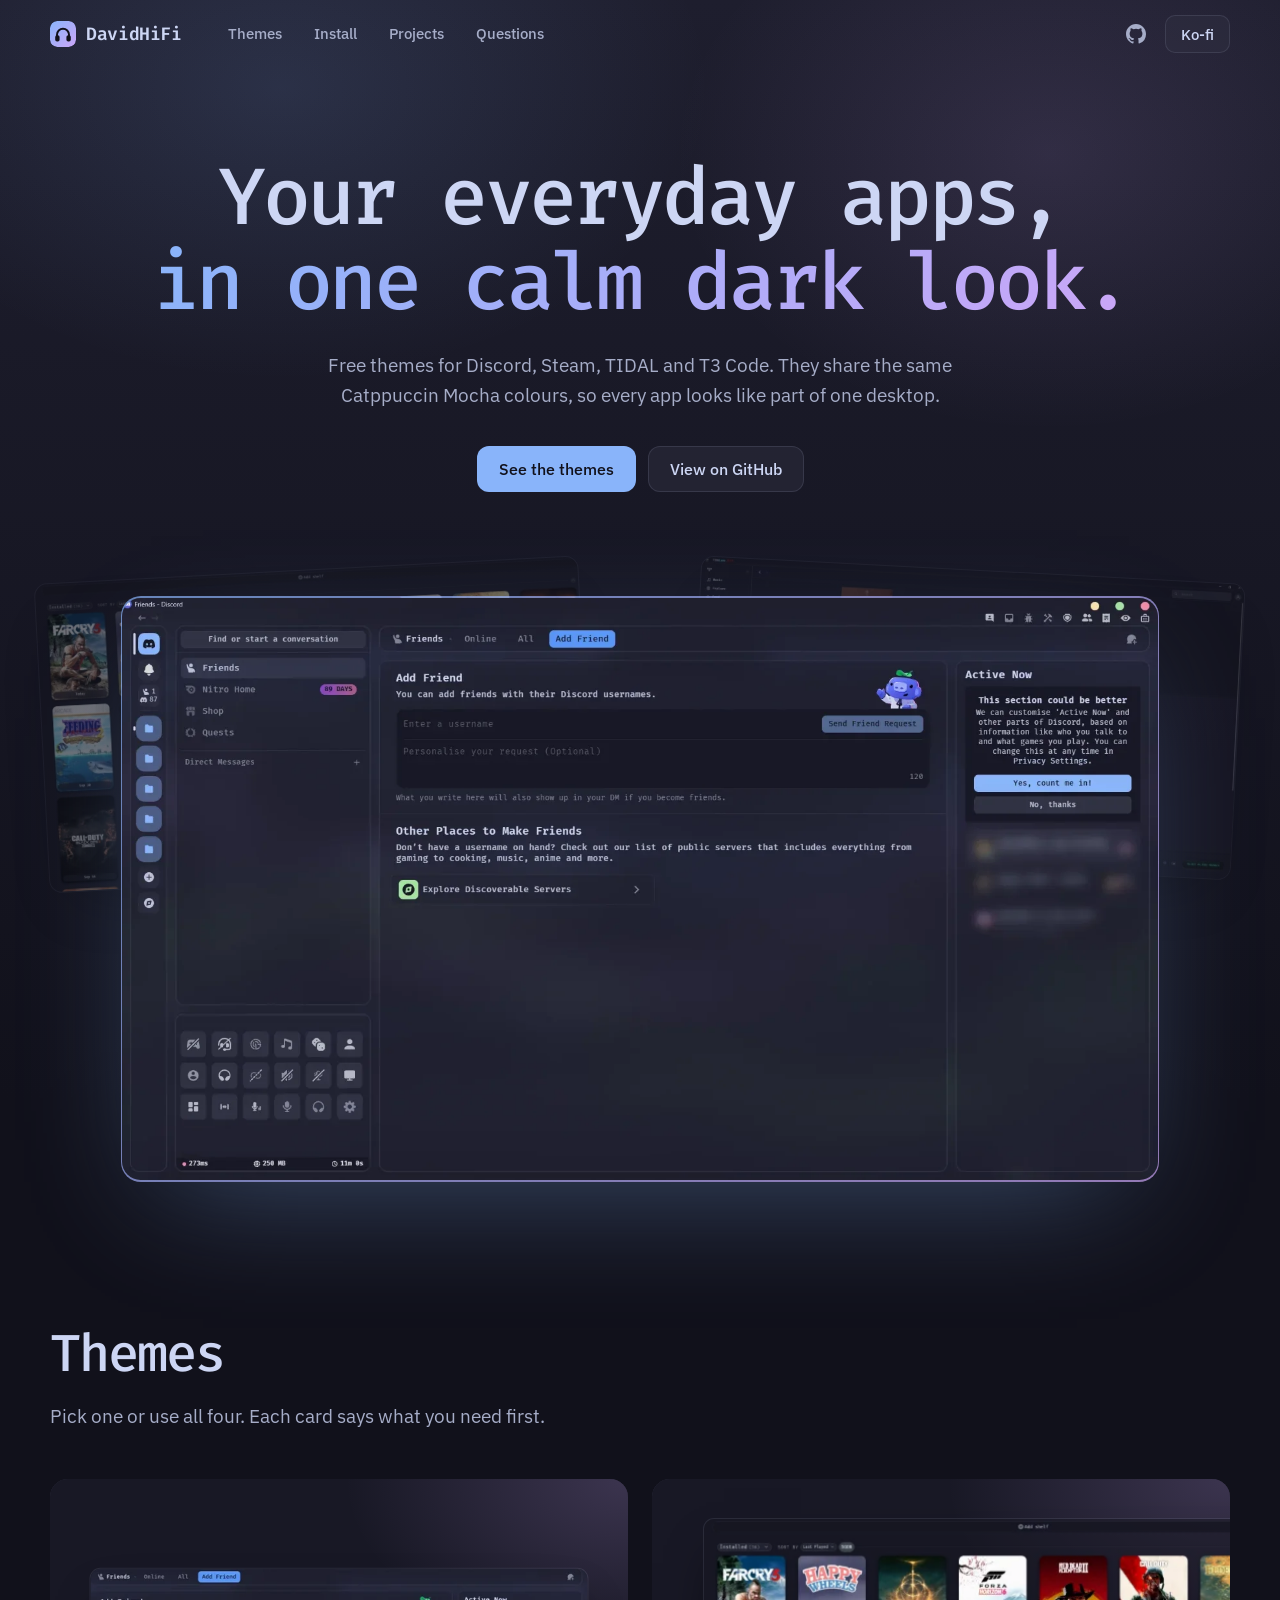
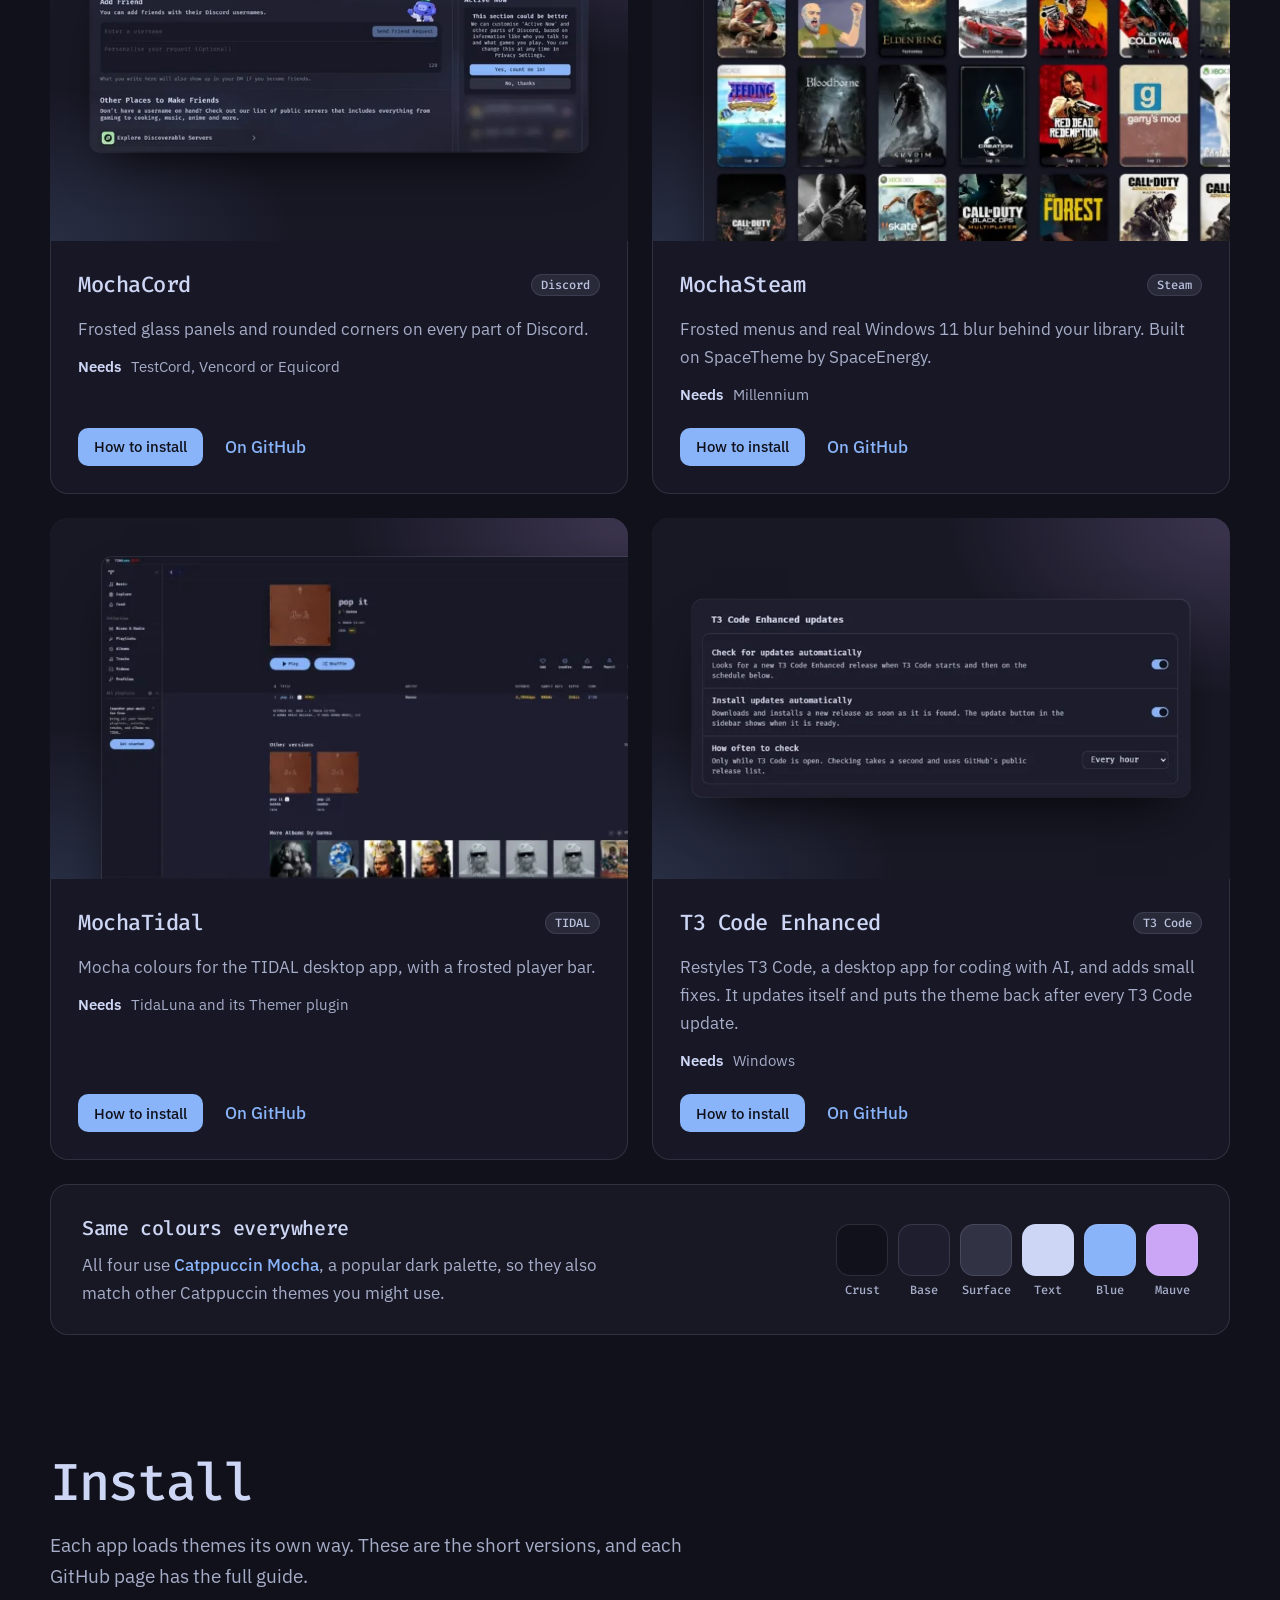
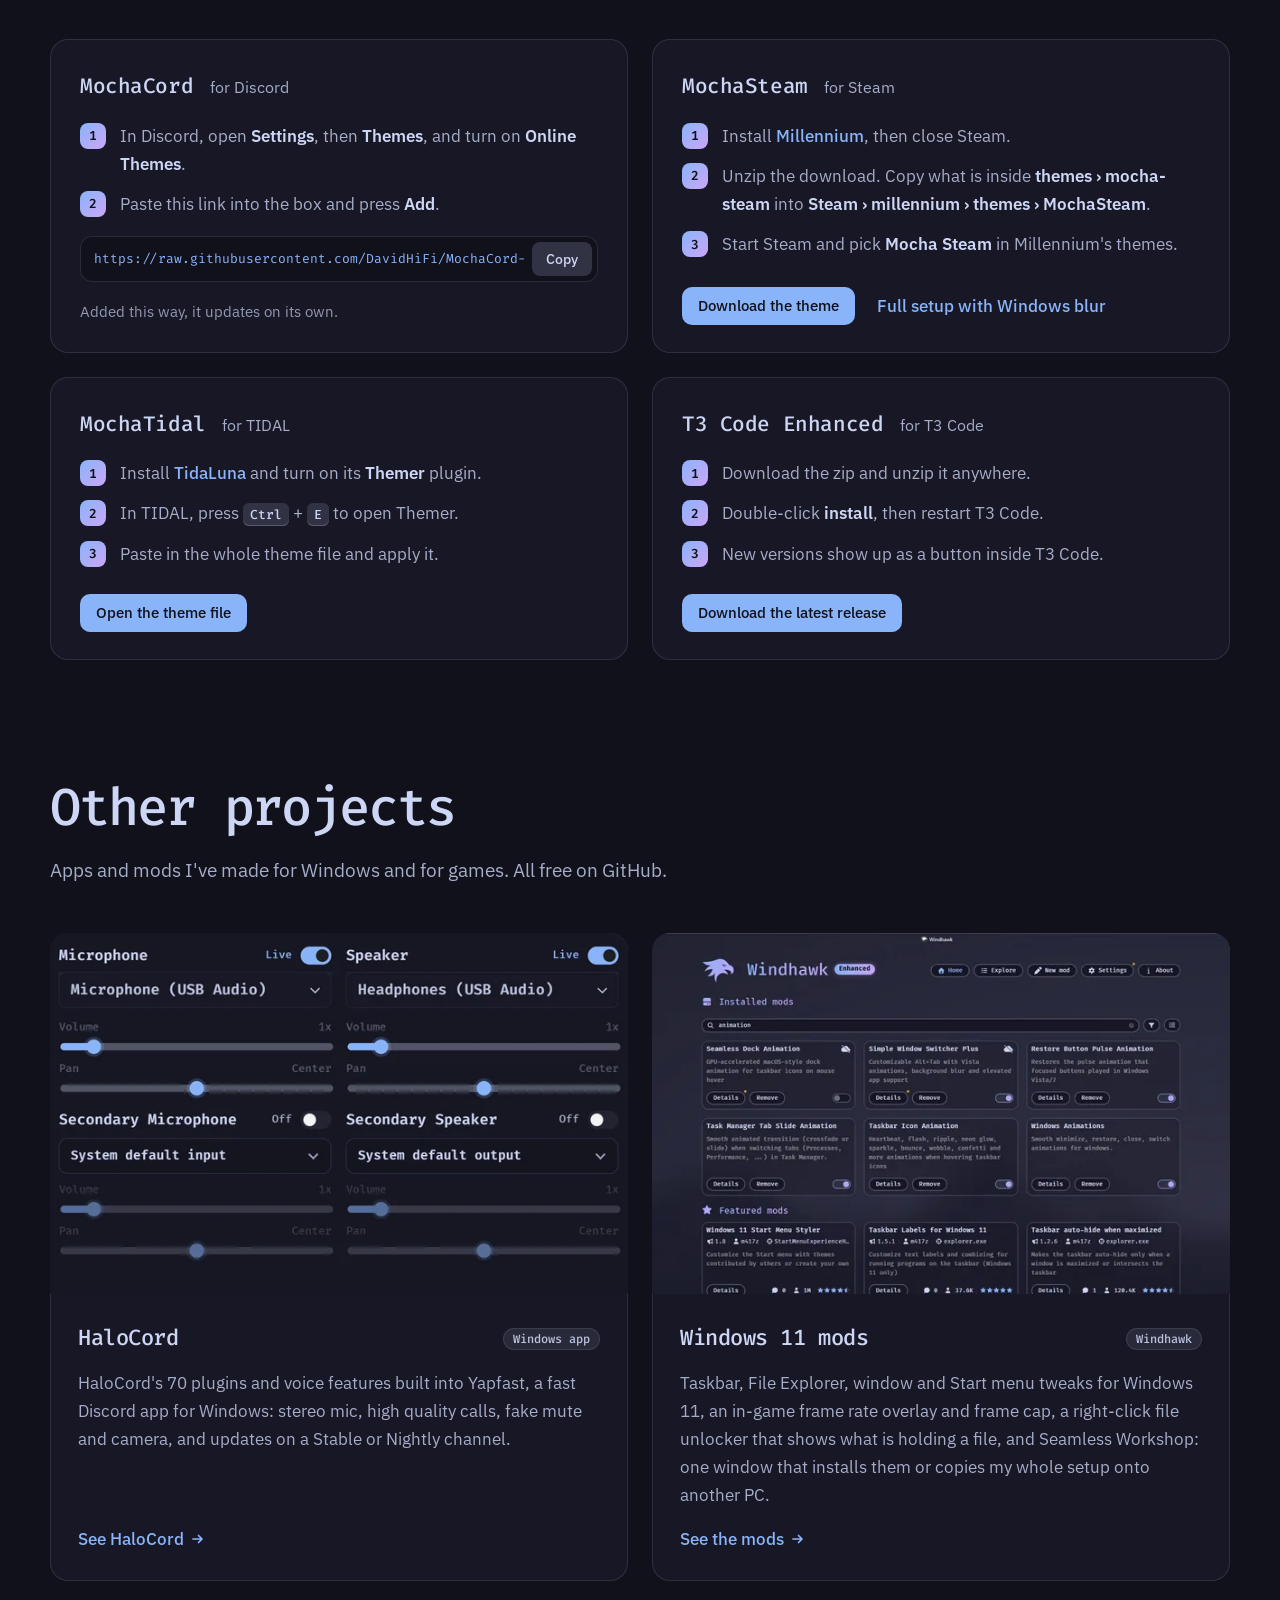
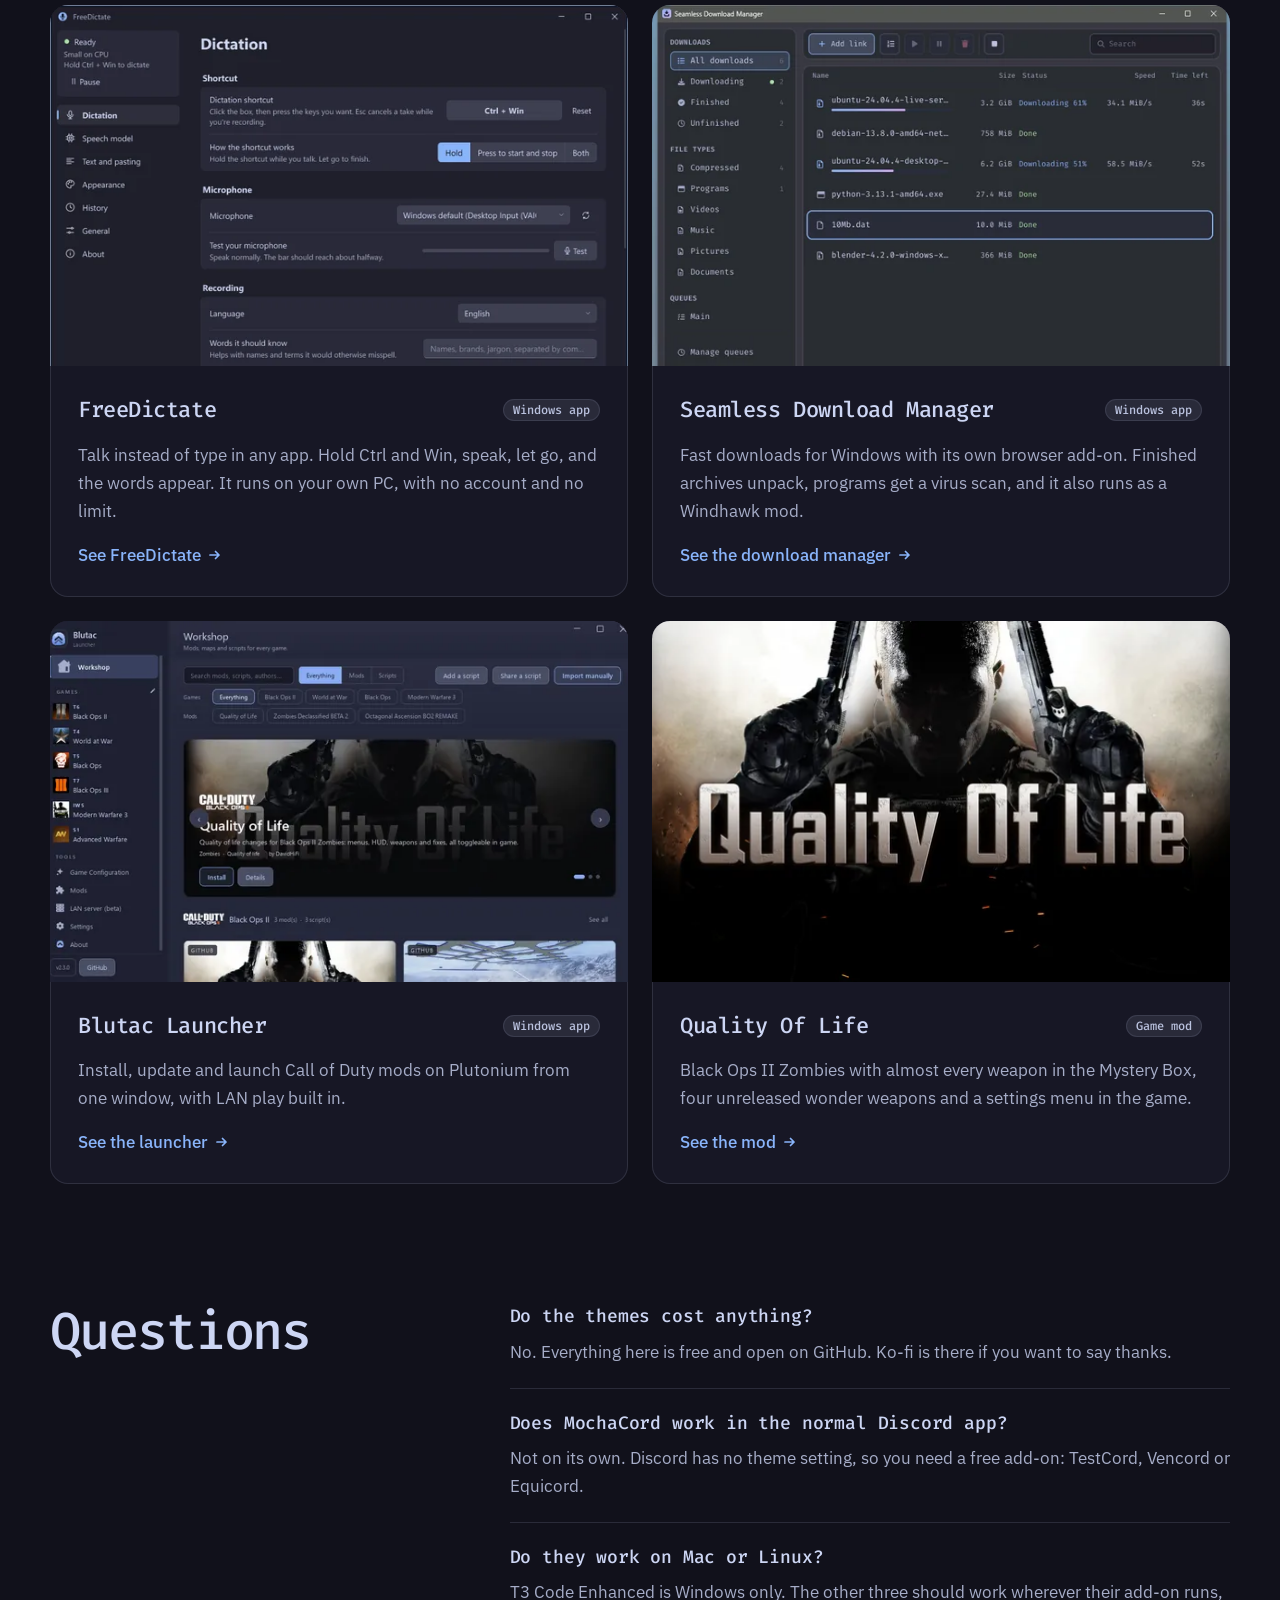
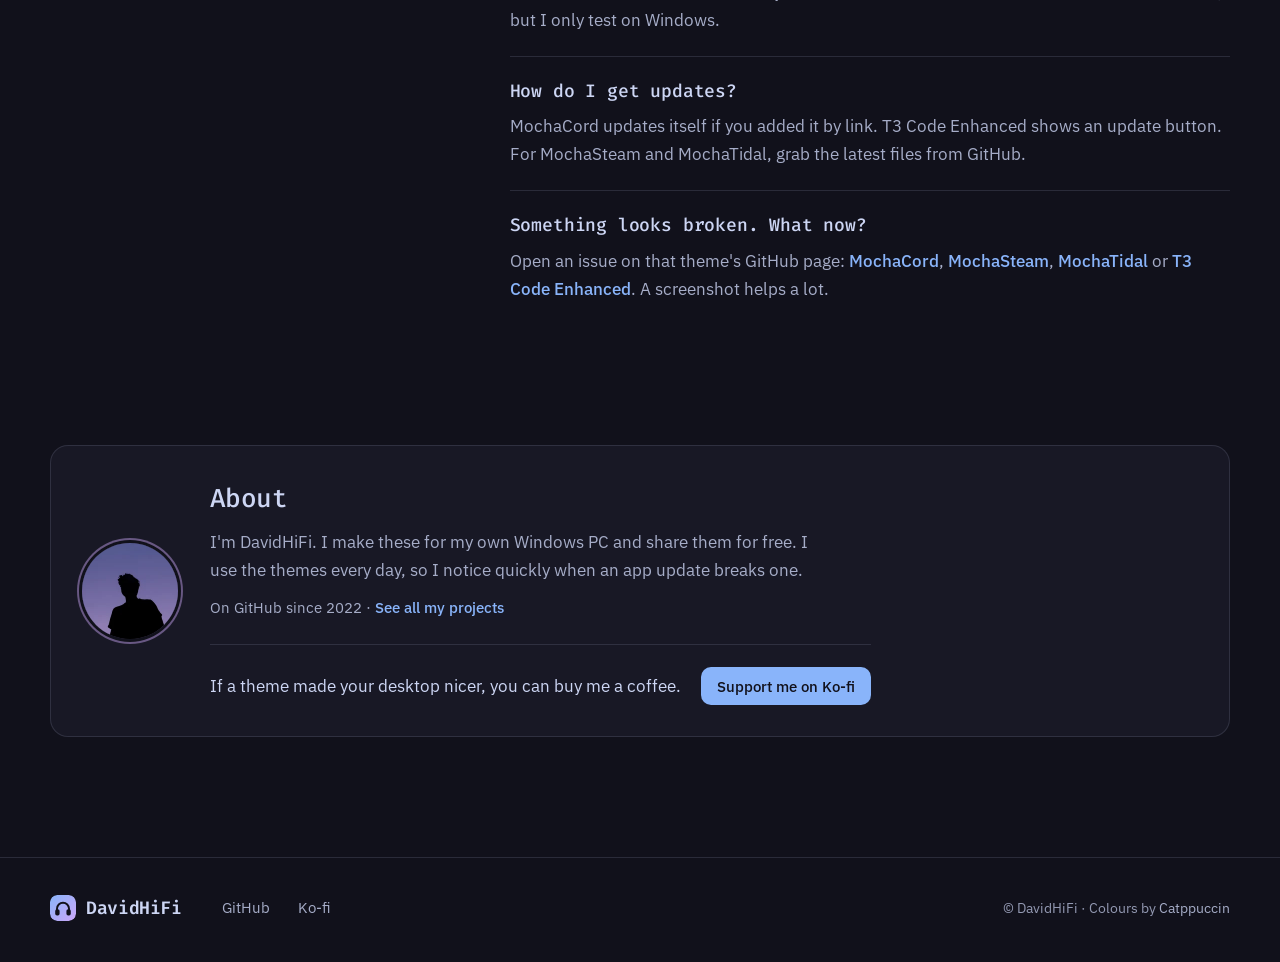
==== index.html @ e164840b "Merge main into the HaloCord card update Co-Authored-By: Claude Opus 5.5 <noreply@anthropic.com>" ====
<!doctype html>
<html lang="en">
<head>
<meta charset="utf-8">
<meta name="viewport" content="width=device-width, initial-scale=1, viewport-fit=cover">
<title>DavidHiFi: Catppuccin Mocha themes for Discord, Steam, TIDAL and T3 Code</title>
<meta name="description" content="Free dark themes for Discord, Steam, TIDAL and T3 Code, all in the same Catppuccin Mocha colours. Plus a Discord app built for voice, Windows 11 mods and Call of Duty mod tools.">
<meta property="og:type" content="website">
<meta property="og:site_name" content="DavidHiFi">
<meta property="og:url" content="https://davidhifi.github.io/">
<meta property="og:title" content="DavidHiFi: Catppuccin Mocha themes and Windows tools">
<meta property="og:description" content="Free dark themes for Discord, Steam, TIDAL and T3 Code, all in the same calm colours.">
<meta property="og:image" content="https://davidhifi.github.io/share.jpg">
<meta property="og:image:width" content="1200">
<meta property="og:image:height" content="630">
<meta property="og:image:alt" content="The DavidHiFi home page, with Discord in the MochaCord theme.">
<meta name="twitter:card" content="summary_large_image">
<meta name="theme-color" content="#11111b">
<meta name="color-scheme" content="dark">
<link rel="canonical" href="https://davidhifi.github.io/">
<link rel="icon" href="favicon.svg" type="image/svg+xml">
<link rel="apple-touch-icon" href="apple-touch-icon.png">
<link rel="preload" as="font" type="font/woff2" href="assets/fonts/ibm-plex-sans.woff2" crossorigin>
<link rel="preload" as="font" type="font/woff2" href="assets/fonts/fira-code.woff2" crossorigin>
<link rel="preload" as="image" href="img/mochacord-1600.webp" imagesrcset="img/mochacord-640.webp 640w, img/mochacord-1600.webp 1600w" imagesizes="(min-width: 1200px) 1120px, 94vw" fetchpriority="high">
<link rel="stylesheet" href="assets/site.css">
<script src="assets/site.js" defer></script>
<script type="application/ld+json">{"@context":"https://schema.org","@graph":[{"@type":"WebSite","name":"DavidHiFi","url":"https://davidhifi.github.io/"},{"@type":"Person","name":"DavidHiFi","url":"https://davidhifi.github.io/","image":"https://davidhifi.github.io/img/avatar.webp","sameAs":["https://github.com/DavidHiFi","https://ko-fi.com/davidhifi"]}]}</script>
</head>
<body>
<a class="skip" href="#main">Skip to content</a>

<header class="nav" data-nav>
  <div class="wrap nav__bar">
    <a class="logo" href="#top" aria-label="DavidHiFi, back to top"><span class="logo__mark" aria-hidden="true"></span>DavidHiFi</a>
    <nav class="nav__links" id="nav-links" aria-label="Main">
      <a href="#themes">Themes</a>
      <a href="#install">Install</a>
      <a href="#projects">Projects</a>
      <a href="#questions">Questions</a>
    </nav>
    <div class="nav__end">
      <a class="icon-link" href="https://github.com/DavidHiFi" aria-label="DavidHiFi on GitHub"><svg viewBox="0 0 16 16" aria-hidden="true"><path fill="currentColor" d="M8 0C3.58 0 0 3.58 0 8c0 3.54 2.29 6.53 5.47 7.59.4.07.55-.17.55-.38v-1.33c-2.23.48-2.7-1.07-2.7-1.07-.36-.92-.89-1.17-.89-1.17-.73-.5.06-.49.06-.49.8.06 1.23.83 1.23.83.72 1.22 1.88.87 2.33.66.07-.52.28-.87.51-1.07-1.78-.2-3.65-.89-3.65-3.95 0-.87.31-1.59.83-2.15-.08-.2-.36-1.02.08-2.12 0 0 .67-.21 2.2.82a7.6 7.6 0 0 1 4 0c1.53-1.04 2.2-.82 2.2-.82.44 1.1.16 1.92.08 2.12.51.56.82 1.27.82 2.15 0 3.07-1.87 3.75-3.65 3.95.29.25.54.73.54 1.48v2.2c0 .21.15.46.55.38A8 8 0 0 0 16 8c0-4.42-3.58-8-8-8Z"/></svg></a>
      <a class="btn btn--ghost btn--sm" href="https://ko-fi.com/davidhifi">Ko-fi</a>
      <button class="nav__toggle" type="button" aria-expanded="false" aria-controls="nav-links" aria-label="Open menu"><span></span><span></span></button>
    </div>
  </div>
</header>

<main id="main">
  <section class="hero" id="top" aria-labelledby="hero-title">
    <div class="wrap hero__text">
      <h1 id="hero-title">Your everyday apps, <span class="grad">in one calm dark look.</span></h1>
      <p class="lead">Free themes for Discord, Steam, TIDAL and T3 Code. They share the same Catppuccin Mocha colours, so every app looks like part of one desktop.</p>
      <div class="actions">
        <a class="btn btn--primary" href="#themes">See the themes</a>
        <a class="btn btn--ghost" href="https://github.com/DavidHiFi">View on GitHub</a>
      </div>
    </div>
    <div class="wrap">
      <div class="hero__stack">
      <img class="hero__back hero__back--l" src="img/mochasteam-640.webp" width="640" height="363" alt="" decoding="async">
      <img class="hero__back hero__back--r" src="img/mochatidal-640.webp" width="640" height="348" alt="" decoding="async">
      <figure class="hero__shot">
        <img src="img/mochacord-1600.webp" srcset="img/mochacord-640.webp 640w, img/mochacord-1600.webp 1600w" sizes="(min-width: 1200px) 1120px, 94vw" width="1600" height="900" alt="Discord with the MochaCord theme: dark blue-grey panels, rounded corners and a soft blue Add Friend button" fetchpriority="high">
      </figure>
      </div>
    </div>
  </section>

  <section class="section" id="themes" aria-labelledby="themes-title">
    <div class="wrap">
      <header class="section__head">
        <h2 id="themes-title">Themes</h2>
        <p class="lead">Pick one or use all four. Each card says what you need first.</p>
      </header>

      <div class="cards cards--themes">
        <article class="card" id="mochacord">
          <div class="card__media card__media--panel"><img src="img/mochacord-close-1200.webp" srcset="img/mochacord-close-640.webp 640w, img/mochacord-close-1200.webp 1200w" sizes="(min-width: 960px) 480px, 80vw" width="1200" height="440" loading="lazy" decoding="async" alt="Close-up of MochaCord: the Add Friend box and the Active Now panel, with rounded frosted panels and soft blue buttons"></div>
          <div class="card__body">
            <div class="card__title"><h3>MochaCord</h3><span class="tag">Discord</span></div>
            <p>Frosted glass panels and rounded corners on every part of Discord.</p>
            <p class="needs"><span>Needs</span> TestCord, Vencord or Equicord</p>
            <p class="updated" data-repo="MochaCord-Theme" hidden></p>
            <div class="card__actions"><a class="btn btn--primary btn--sm" href="#install-cord">How to install</a><a class="link" href="https://github.com/DavidHiFi/MochaCord-Theme">On GitHub</a></div>
          </div>
        </article>

        <article class="card" id="mochasteam">
          <div class="card__media"><img src="img/mochasteam-1600.webp" srcset="img/mochasteam-640.webp 640w, img/mochasteam-1600.webp 1600w" sizes="(min-width: 960px) 560px, 92vw" width="1600" height="907" loading="lazy" decoding="async" alt="Steam's game library with MochaSteam"></div>
          <div class="card__body">
            <div class="card__title"><h3>MochaSteam</h3><span class="tag">Steam</span></div>
            <p>Frosted menus and real Windows 11 blur behind your library. Built on SpaceTheme by SpaceEnergy.</p>
            <p class="needs"><span>Needs</span> Millennium</p>
            <p class="updated" data-repo="MochaSteam" hidden></p>
            <div class="card__actions"><a class="btn btn--primary btn--sm" href="#install-steam">How to install</a><a class="link" href="https://github.com/DavidHiFi/MochaSteam">On GitHub</a></div>
          </div>
        </article>

        <article class="card" id="mochatidal">
          <div class="card__media"><img src="img/mochatidal-1600.webp" srcset="img/mochatidal-640.webp 640w, img/mochatidal-1600.webp 1600w" sizes="(min-width: 960px) 560px, 92vw" width="1600" height="869" loading="lazy" decoding="async" alt="An album page in TIDAL with MochaTidal"></div>
          <div class="card__body">
            <div class="card__title"><h3>MochaTidal</h3><span class="tag">TIDAL</span></div>
            <p>Mocha colours for the TIDAL desktop app, with a frosted player bar.</p>
            <p class="needs"><span>Needs</span> TidaLuna and its Themer plugin</p>
            <p class="updated" data-repo="MochaTidal" hidden></p>
            <div class="card__actions"><a class="btn btn--primary btn--sm" href="#install-tidal">How to install</a><a class="link" href="https://github.com/DavidHiFi/MochaTidal">On GitHub</a></div>
          </div>
        </article>

        <article class="card" id="t3">
          <div class="card__media card__media--panel"><img src="img/t3-code-enhanced-840.webp" srcset="img/t3-code-enhanced-640.webp 640w, img/t3-code-enhanced-840.webp 840w" sizes="(min-width: 960px) 460px, 80vw" width="840" height="332" loading="lazy" decoding="async" alt="T3 Code Enhanced settings: check for updates, install them, and how often to check"></div>
          <div class="card__body">
            <div class="card__title"><h3>T3 Code Enhanced</h3><span class="tag">T3 Code</span></div>
            <p>Restyles T3 Code, a desktop app for coding with AI, and adds small fixes. It updates itself and puts the theme back after every T3 Code update.</p>
            <p class="needs"><span>Needs</span> Windows</p>
            <p class="updated" data-repo="t3-code-enhanced" hidden></p>
            <div class="card__actions"><a class="btn btn--primary btn--sm" href="#install-t3">How to install</a><a class="link" href="https://github.com/DavidHiFi/t3-code-enhanced">On GitHub</a></div>
          </div>
        </article>
      </div>

      <div class="palette" aria-labelledby="palette-title">
        <div>
          <h3 id="palette-title">Same colours everywhere</h3>
          <p>All four use <a class="link" href="https://catppuccin.com/palette/">Catppuccin Mocha</a>, a popular dark palette, so they also match other Catppuccin themes you might use.</p>
        </div>
        <ul class="swatches" aria-label="The main Mocha colours">
          <li style="--c:#11111b"><span>Crust</span></li>
          <li style="--c:#1e1e2e"><span>Base</span></li>
          <li style="--c:#313244"><span>Surface</span></li>
          <li style="--c:#cdd6f4"><span>Text</span></li>
          <li style="--c:#89b4fa"><span>Blue</span></li>
          <li style="--c:#cba6f7"><span>Mauve</span></li>
        </ul>
      </div>
    </div>
  </section>

  <section class="section" id="install" aria-labelledby="install-title">
    <div class="wrap">
      <header class="section__head">
        <h2 id="install-title">Install</h2>
        <p class="lead">Each app loads themes its own way. These are the short versions, and each GitHub page has the full guide.</p>
      </header>

      <div class="steps">
        <article class="step" id="install-cord">
          <h3>MochaCord <span class="muted">for Discord</span></h3>
          <ol>
            <li>In Discord, open <b>Settings</b>, then <b>Themes</b>, and turn on <b>Online Themes</b>.</li>
            <li>Paste this link into the box and press <b>Add</b>.</li>
          </ol>
          <div class="copy">
            <code id="cord-url">https://raw.githubusercontent.com/DavidHiFi/MochaCord-Theme/main/MochaCord.css</code>
            <button class="copy__btn" type="button" data-copy="cord-url">Copy</button>
          </div>
          <p class="note">Added this way, it updates on its own.</p>
        </article>

        <article class="step" id="install-steam">
          <h3>MochaSteam <span class="muted">for Steam</span></h3>
          <ol>
            <li>Install <a class="link" href="https://steambrew.app/">Millennium</a>, then close Steam.</li>
            <li>Unzip the download. Copy what is inside <b>themes › mocha-steam</b> into <b>Steam › millennium › themes › MochaSteam</b>.</li>
            <li>Start Steam and pick <b>Mocha Steam</b> in Millennium's themes.</li>
          </ol>
          <div class="step__actions"><a class="btn btn--primary btn--sm" href="https://github.com/DavidHiFi/MochaSteam/archive/refs/heads/main.zip">Download the theme</a><a class="link" href="https://github.com/DavidHiFi/MochaSteam#installation">Full setup with Windows blur</a></div>
        </article>

        <article class="step" id="install-tidal">
          <h3>MochaTidal <span class="muted">for TIDAL</span></h3>
          <ol>
            <li>Install <a class="link" href="https://github.com/Inrixia/TidaLuna">TidaLuna</a> and turn on its <b>Themer</b> plugin.</li>
            <li>In TIDAL, press <kbd>Ctrl</kbd> + <kbd>E</kbd> to open Themer.</li>
            <li>Paste in the whole theme file and apply it.</li>
          </ol>
          <div class="step__actions"><a class="btn btn--primary btn--sm" href="https://github.com/DavidHiFi/MochaTidal/blob/main/MochaTidal.css">Open the theme file</a></div>
        </article>

        <article class="step" id="install-t3">
          <h3>T3 Code Enhanced <span class="muted">for T3 Code</span></h3>
          <ol>
            <li>Download the zip and unzip it anywhere.</li>
            <li>Double-click <b>install</b>, then restart T3 Code.</li>
            <li>New versions show up as a button inside T3 Code.</li>
          </ol>
          <div class="step__actions"><a class="btn btn--primary btn--sm" href="https://github.com/DavidHiFi/t3-code-enhanced/releases/latest">Download the latest release</a></div>
        </article>
      </div>
    </div>
  </section>

  <section class="section" id="projects" aria-labelledby="projects-title">
    <div class="wrap">
      <header class="section__head">
        <h2 id="projects-title">Other projects</h2>
        <p class="lead">Apps and mods I've made for Windows and for games. All free on GitHub.</p>
      </header>

      <div class="cards cards--projects">
        <a class="card card--link" href="https://github.com/DavidHiFi/yapfast">
          <div class="card__media card__media--fill"><img src="img/halocord-1280.webp" srcset="img/halocord-640.webp 640w, img/halocord-1280.webp 1280w" sizes="(min-width: 960px) 560px, 92vw" width="1280" height="800" loading="lazy" decoding="async" alt="HaloCord's voice settings: a second microphone and speaker, each with its own volume and left-right balance"></div>
          <div class="card__body">
            <div class="card__title"><h3>HaloCord</h3><span class="tag">Windows app</span></div>
            <p>HaloCord's 70 plugins and voice features built into Yapfast, a fast Discord app for Windows: stereo mic, high quality calls, fake mute and camera, and updates on a Stable or Nightly channel.</p>
            <p class="updated" data-repo="yapfast" hidden></p>
            <span class="more">See HaloCord <svg class="arrow" viewBox="0 0 16 16" aria-hidden="true"><path d="M3 8h9M8.5 4.5 12 8l-3.5 3.5"/></svg></span>
          </div>
        </a>

        <a class="card card--link" href="https://github.com/DavidHiFi/seamless-workshop">
          <div class="card__media card__media--fill"><img src="img/windhawk-1200.webp" srcset="img/windhawk-640.webp 640w, img/windhawk-1200.webp 1200w" sizes="(min-width: 960px) 560px, 92vw" width="1200" height="750" loading="lazy" decoding="async" alt="Windhawk's mod list, restyled in Mocha colours"></div>
          <div class="card__body">
            <div class="card__title"><h3>Windows 11 mods</h3><span class="tag">Windhawk</span></div>
            <p>Taskbar, File Explorer, window and Start menu tweaks for Windows 11, an in-game frame rate overlay and frame cap, a right-click file unlocker that shows what is holding a file, and Seamless Workshop: one window that installs them or copies my whole setup onto another PC.</p>
            <p class="updated" data-repo="seamless-workshop" hidden></p>
            <span class="more">See the mods <svg class="arrow" viewBox="0 0 16 16" aria-hidden="true"><path d="M3 8h9M8.5 4.5 12 8l-3.5 3.5"/></svg></span>
          </div>
        </a>

        <a class="card card--link" href="https://github.com/DavidHiFi/freedictate">
          <div class="card__media card__media--fill"><img src="img/freedictate-1000.webp" srcset="img/freedictate-640.webp 640w, img/freedictate-1000.webp 1000w" sizes="(min-width: 960px) 560px, 92vw" width="1000" height="720" loading="lazy" decoding="async" alt="FreeDictate's dictation settings: the Ctrl and Win shortcut, the microphone and a test bar"></div>
          <div class="card__body">
            <div class="card__title"><h3>FreeDictate</h3><span class="tag">Windows app</span></div>
            <p>Talk instead of type in any app. Hold Ctrl and Win, speak, let go, and the words appear. It runs on your own PC, with no account and no limit.</p>
            <p class="updated" data-repo="freedictate" hidden></p>
            <span class="more">See FreeDictate <svg class="arrow" viewBox="0 0 16 16" aria-hidden="true"><path d="M3 8h9M8.5 4.5 12 8l-3.5 3.5"/></svg></span>
          </div>
        </a>

        <a class="card card--link" href="https://github.com/DavidHiFi/seamless-download-manager">
          <div class="card__media card__media--fill"><img src="img/sdm-1024.webp" srcset="img/sdm-640.webp 640w, img/sdm-1024.webp 1024w" sizes="(min-width: 960px) 560px, 92vw" width="1024" height="720" loading="lazy" decoding="async" alt="Seamless Download Manager's download list, with two files downloading and four done"></div>
          <div class="card__body">
            <div class="card__title"><h3>Seamless Download Manager</h3><span class="tag">Windows app</span></div>
            <p>Fast downloads for Windows with its own browser add-on. Finished archives unpack, programs get a virus scan, and it also runs as a Windhawk mod.</p>
            <p class="updated" data-repo="seamless-download-manager" hidden></p>
            <span class="more">See the download manager <svg class="arrow" viewBox="0 0 16 16" aria-hidden="true"><path d="M3 8h9M8.5 4.5 12 8l-3.5 3.5"/></svg></span>
          </div>
        </a>

        <a class="card card--link" href="https://github.com/DavidHiFi/Blutac-Launcher">
          <div class="card__media card__media--fill"><img src="img/blutac-1180.webp" srcset="img/blutac-640.webp 640w, img/blutac-1180.webp 1180w" sizes="(min-width: 960px) 560px, 92vw" width="1180" height="720" loading="lazy" decoding="async" alt="Blutac Launcher's Workshop page, listing Call of Duty mods to install"></div>
          <div class="card__body">
            <div class="card__title"><h3>Blutac Launcher</h3><span class="tag">Windows app</span></div>
            <p>Install, update and launch Call of Duty mods on Plutonium from one window, with LAN play built in.</p>
            <p class="updated" data-repo="Blutac-Launcher" hidden></p>
            <span class="more">See the launcher <svg class="arrow" viewBox="0 0 16 16" aria-hidden="true"><path d="M3 8h9M8.5 4.5 12 8l-3.5 3.5"/></svg></span>
          </div>
        </a>

        <a class="card card--link" href="https://github.com/DavidHiFi/T6-QoL">
          <div class="card__media card__media--fill"><img src="img/qol-1200.webp" srcset="img/qol-640.webp 640w, img/qol-1200.webp 1200w" sizes="(min-width: 960px) 560px, 92vw" width="1200" height="675" loading="lazy" decoding="async" alt="Quality Of Life cover art for Black Ops II Zombies"></div>
          <div class="card__body">
            <div class="card__title"><h3>Quality Of Life</h3><span class="tag">Game mod</span></div>
            <p>Black Ops II Zombies with almost every weapon in the Mystery Box, four unreleased wonder weapons and a settings menu in the game.</p>
            <p class="updated" data-repo="T6-QoL" hidden></p>
            <span class="more">See the mod <svg class="arrow" viewBox="0 0 16 16" aria-hidden="true"><path d="M3 8h9M8.5 4.5 12 8l-3.5 3.5"/></svg></span>
          </div>
        </a>
      </div>
    </div>
  </section>

  <section class="section" id="questions" aria-labelledby="questions-title">
    <div class="wrap faq">
      <header class="section__head">
        <h2 id="questions-title">Questions</h2>
      </header>
      <dl class="faq__list">
        <div><dt>Do the themes cost anything?</dt><dd>No. Everything here is free and open on GitHub. Ko-fi is there if you want to say thanks.</dd></div>
        <div><dt>Does MochaCord work in the normal Discord app?</dt><dd>Not on its own. Discord has no theme setting, so you need a free add-on: TestCord, Vencord or Equicord.</dd></div>
        <div><dt>Do they work on Mac or Linux?</dt><dd>T3 Code Enhanced is Windows only. The other three should work wherever their add-on runs, but I only test on Windows.</dd></div>
        <div><dt>How do I get updates?</dt><dd>MochaCord updates itself if you added it by link. T3 Code Enhanced shows an update button. For MochaSteam and MochaTidal, grab the latest files from GitHub.</dd></div>
        <div><dt>Something looks broken. What now?</dt><dd>Open an issue on that theme's GitHub page: <a class="link" href="https://github.com/DavidHiFi/MochaCord-Theme/issues">MochaCord</a>, <a class="link" href="https://github.com/DavidHiFi/MochaSteam/issues">MochaSteam</a>, <a class="link" href="https://github.com/DavidHiFi/MochaTidal/issues">MochaTidal</a> or <a class="link" href="https://github.com/DavidHiFi/t3-code-enhanced/issues">T3 Code Enhanced</a>. A screenshot helps a lot.</dd></div>
      </dl>
    </div>
  </section>

  <section class="section" id="about" aria-labelledby="about-title">
    <div class="wrap">
      <div class="about">
        <img class="about__pic" src="img/avatar.webp" width="96" height="96" loading="lazy" decoding="async" alt="DavidHiFi's profile picture, a silhouette against a blue and purple sky">
        <div>
          <h2 id="about-title">About</h2>
          <p>I'm DavidHiFi. I make these for my own Windows PC and share them for free. I use the themes every day, so I notice quickly when an app update breaks one.</p>
          <p class="about__facts">On GitHub since 2022 &middot; <a class="link" href="https://github.com/DavidHiFi">See all my projects</a></p>
          <div class="about__support">
            <p>If a theme made your desktop nicer, you can buy me a coffee.</p>
            <a class="btn btn--primary btn--sm" href="https://ko-fi.com/davidhifi">Support me on Ko-fi</a>
          </div>
        </div>
      </div>
    </div>
  </section>
</main>

<footer class="footer">
  <div class="wrap footer__bar">
    <a class="logo" href="#top"><span class="logo__mark" aria-hidden="true"></span>DavidHiFi</a>
    <nav class="footer__links" aria-label="Elsewhere"><a href="https://github.com/DavidHiFi">GitHub</a><a href="https://ko-fi.com/davidhifi">Ko-fi</a></nav>
    <p class="footer__legal">&copy; DavidHiFi &middot; Colours by <a href="https://catppuccin.com">Catppuccin</a></p>
  </div>
</footer>
</body>
</html>
---- assets/site.css ----
/* DavidHiFi: Catppuccin Mocha, blue to mauve, FiraCode headings. One sheet, no framework. */
/* Fonts live in assets/fonts (Latin, variable weight), so the page loads nothing from other sites. */
@font-face { font-family: "Fira Code"; src: url(fonts/fira-code.woff2) format("woff2"); font-weight: 300 700; font-display: swap; unicode-range: U+0000-00FF, U+0131, U+0152-0153, U+02BB-02BC, U+02C6, U+02DA, U+02DC, U+0304, U+0308, U+0329, U+2000-206F, U+20AC, U+2122, U+2191, U+2193, U+2212, U+2215, U+FEFF, U+FFFD; }
@font-face { font-family: "IBM Plex Sans"; src: url(fonts/ibm-plex-sans.woff2) format("woff2"); font-weight: 100 700; font-display: swap; unicode-range: U+0000-00FF, U+0131, U+0152-0153, U+02BB-02BC, U+02C6, U+02DA, U+02DC, U+0304, U+0308, U+0329, U+2000-206F, U+20AC, U+2122, U+2191, U+2193, U+2212, U+2215, U+FEFF, U+FFFD; }
:root {
  --crust: #11111b; --mantle: #181825; --base: #1e1e2e;
  --s0: #313244; --s1: #45475a; --s2: #585b70; --ov2: #9399b2;
  --text: #cdd6f4; --sub1: #bac2de; --sub0: #a6adc8;
  --blue: #89b4fa; --mauve: #cba6f7; --green: #a6e3a1;
  --grad: linear-gradient(135deg, var(--blue), var(--mauve));
  --hair: rgb(108 112 134 / .28);
  --panel: rgb(30 30 46 / .55);
  --display: "Fira Code", "FiraCode Nerd Font", ui-monospace, Consolas, monospace;
  --body: "IBM Plex Sans", "Segoe UI", system-ui, sans-serif;
  --r-lg: 18px; --r-md: 12px; --r-sm: 8px;
  --wrap: 1180px;
  --ease: cubic-bezier(.22, 1, .36, 1);
  color-scheme: dark;
}

*, *::before, *::after { box-sizing: border-box; }
html { scroll-behavior: smooth; scroll-padding-top: 84px; -webkit-text-size-adjust: 100%; }
body {
  margin: 0; min-height: 100vh;
  background: var(--crust);
  color: var(--text);
  font: 400 17px/1.65 var(--body);
  -webkit-font-smoothing: antialiased;
  text-rendering: optimizeLegibility;
  overflow-x: hidden;
}
/* two soft lights behind the top of the page */
body::before {
  content: ""; position: absolute; inset: 0 0 auto 0; height: 1100px; z-index: -1; pointer-events: none;
  background:
    radial-gradient(48% 38% at 22% 8%, rgb(137 180 250 / .13), transparent 70%),
    radial-gradient(42% 36% at 82% 14%, rgb(203 166 247 / .12), transparent 70%),
    linear-gradient(var(--base), var(--crust));
}
img { display: block; max-width: 100%; height: auto; }
h1, h2, h3 { margin: 0; font-family: var(--display); font-weight: 500; color: var(--text); letter-spacing: -.02em; }
p, ol, ul, dl, dd, figure { margin: 0; }
a { color: inherit; text-decoration: none; }
b { font-weight: 600; color: var(--text); }
::selection { background: rgb(137 180 250 / .3); }
:focus-visible { outline: 2px solid var(--blue); outline-offset: 3px; border-radius: 6px; }

.wrap { width: min(var(--wrap), 100% - 48px); margin-inline: auto; }
.muted { color: var(--sub0); }
.lead { font-size: 19px; line-height: 1.6; color: var(--sub0); max-width: 60ch; }
.grad { background: var(--grad); -webkit-background-clip: text; background-clip: text; color: transparent; }

.skip { position: absolute; left: 16px; top: -60px; z-index: 100; padding: 10px 16px; border-radius: var(--r-sm); background: var(--blue); color: var(--crust); font-weight: 600; }
.skip:focus { top: 16px; }

/* links and buttons: blue resting, blue to mauve on hover */
.link { color: var(--blue); font-weight: 500; background: linear-gradient(var(--mauve), var(--mauve)) 0 100% / 0 1.5px no-repeat; transition: color .18s var(--ease), background-size .25s var(--ease); }
.link:hover { color: var(--mauve); background-size: 100% 1.5px; }

.btn {
  position: relative; display: inline-flex; align-items: center; justify-content: center; gap: 8px;
  height: 46px; padding: 0 22px; border-radius: var(--r-md); border: 0;
  font: 500 16px/1 var(--body); white-space: nowrap; cursor: pointer;
  transition: background-color .18s var(--ease), color .18s var(--ease), box-shadow .18s var(--ease), transform .18s var(--ease);
}
.btn--sm { height: 38px; padding: 0 16px; font-size: 15px; border-radius: 10px; }
.btn--primary { isolation: isolate; background: var(--blue); color: var(--crust); }
.btn--primary::before { content: ""; position: absolute; inset: 0; z-index: -1; border-radius: inherit; background: var(--grad); opacity: 0; transition: opacity .2s var(--ease); }
.btn--primary:hover::before { opacity: 1; }
.btn--primary:active { transform: translateY(1px); }
.btn--ghost { background: rgb(49 50 68 / .45); color: var(--text); box-shadow: inset 0 0 0 1px var(--hair); }
.btn--ghost:hover { background: rgb(49 50 68 / .7); box-shadow: inset 0 0 0 1px rgb(137 180 250 / .55); }
.arrow { width: 16px; height: 16px; fill: none; stroke: currentColor; stroke-width: 1.7; stroke-linecap: round; stroke-linejoin: round; transition: transform .2s var(--ease); }
a:hover .arrow { transform: translateX(3px); }

/* nav: frosted bar that firms up once you scroll */
.nav { position: sticky; top: 0; z-index: 50; transition: background-color .2s var(--ease), box-shadow .2s var(--ease); }
.nav.is-stuck { background: rgb(17 17 27 / .62); -webkit-backdrop-filter: blur(20px) saturate(1.25); backdrop-filter: blur(20px) saturate(1.25); box-shadow: 0 1px 0 var(--hair); }
.nav__bar { display: flex; align-items: center; gap: 32px; height: 68px; }
.logo { min-height: 44px; display: inline-flex; align-items: center; gap: 10px; font: 600 18px/1 var(--display); letter-spacing: -.02em; }
.logo__mark { flex: none; width: 26px; height: 26px; border-radius: 7px; background: url(../favicon.svg) center / 100% no-repeat; }
.nav__links { display: flex; gap: 4px; }
.nav__links a { padding: 8px 14px; border-radius: 10px; color: var(--sub0); font-size: 15px; font-weight: 500; transition: color .15s var(--ease), background-color .15s var(--ease); }
.nav__links a:hover { color: var(--text); background: rgb(49 50 68 / .55); }
.nav__end { margin-left: auto; display: flex; align-items: center; gap: 10px; }
.icon-link { display: grid; place-items: center; width: 38px; height: 38px; border-radius: 10px; color: var(--sub0); transition: color .15s var(--ease), background-color .15s var(--ease); }
.icon-link:hover { color: var(--text); background: rgb(49 50 68 / .55); }
.icon-link svg { width: 20px; height: 20px; }
.nav__toggle { display: none; width: 42px; height: 42px; border: 0; border-radius: 10px; background: rgb(49 50 68 / .45); box-shadow: inset 0 0 0 1px var(--hair); cursor: pointer; position: relative; }
.nav__toggle span { position: absolute; left: 12px; right: 12px; height: 1.6px; border-radius: 2px; background: var(--text); transition: transform .2s var(--ease), top .2s var(--ease); }
.nav__toggle span:first-child { top: 16px; } .nav__toggle span:last-child { top: 24px; }
.nav__toggle[aria-expanded="true"] span:first-child { top: 20px; transform: rotate(45deg); }
.nav__toggle[aria-expanded="true"] span:last-child { top: 20px; transform: rotate(-45deg); }

/* hero */
.hero { padding: 88px 0 24px; text-align: center; }
.hero__text { display: flex; flex-direction: column; align-items: center; }
.hero h1 { max-width: 22ch; font-size: clamp(40px, 6.6vw, 80px); line-height: 1.06; letter-spacing: -.045em; text-wrap: balance; }
.hero h1 .grad { display: block; }
.hero .lead { margin-top: 24px; max-width: 58ch; text-wrap: pretty; }
.actions { display: flex; flex-wrap: wrap; gap: 12px; margin-top: 36px; justify-content: center; }

/* hero: Discord in front, Steam and TIDAL tucked behind it */
.hero__stack { position: relative; margin-top: 64px; padding-top: 40px; }
.hero__back { position: absolute; top: 0; width: 46%; border-radius: 12px; opacity: .5; filter: saturate(.85) brightness(.8);
  box-shadow: 0 0 0 1px rgb(205 214 244 / .12), 0 30px 60px -30px rgb(0 0 0 / .9); }
.hero__back--l { left: 0; transform: rotate(-3deg); transform-origin: right bottom; }
.hero__back--r { right: 0; transform: rotate(3deg); transform-origin: left bottom; }
.hero__shot {
  position: relative; width: 88%; margin: 0 auto; padding: 1.5px; border-radius: 20px;
  background: linear-gradient(135deg, rgb(137 180 250 / .7), rgb(203 166 247 / .7));
  box-shadow: 0 40px 120px -40px rgb(137 180 250 / .45), 0 30px 80px -30px rgb(0 0 0 / .8);
}
.hero__shot::after { content: ""; position: absolute; inset: auto 8% -48px; height: 120px; z-index: -1; background: radial-gradient(50% 50% at 50% 0, rgb(203 166 247 / .3), transparent 70%); filter: blur(20px); }
.hero__shot img { width: 100%; border-radius: 18.5px; background: var(--mantle); }

/* sections */
.section { padding: 120px 0 0; }
.section__head { max-width: 720px; margin-bottom: 48px; }
.section__head h2 { font-size: clamp(32px, 4.4vw, 52px); line-height: 1.1; letter-spacing: -.04em; text-wrap: balance; }
.section__head .lead { margin-top: 18px; }

/* cards: frosted panels with a blue to mauve frame on hover */
.cards { display: grid; grid-template-columns: repeat(2, minmax(0, 1fr)); gap: 24px; }
.card {
  position: relative; display: flex; flex-direction: column; overflow: hidden;
  border-radius: var(--r-lg); background: var(--panel); box-shadow: inset 0 0 0 1px var(--hair);
  transition: transform .25s var(--ease), box-shadow .25s var(--ease);
}
.card::after { content: ""; position: absolute; inset: 0; border-radius: inherit; padding: 1.5px; pointer-events: none; background: var(--grad); opacity: 0; transition: opacity .22s var(--ease);
  -webkit-mask: linear-gradient(#000 0 0) content-box, linear-gradient(#000 0 0); -webkit-mask-composite: xor; mask: linear-gradient(#000 0 0) content-box exclude, linear-gradient(#000 0 0); }
.card:hover::after, .card:focus-within::after { opacity: 1; }
.card:hover { box-shadow: inset 0 0 0 1px transparent, 0 24px 60px -30px rgb(137 180 250 / .35); }
.card--link:hover { transform: translateY(-3px); }
.card--link:focus-visible { outline-offset: 4px; border-radius: var(--r-lg); }

.card__media {
  position: relative; aspect-ratio: 16 / 10; overflow: hidden;
  background: radial-gradient(70% 70% at 100% 0%, rgb(203 166 247 / .2), transparent 70%), radial-gradient(60% 60% at 0% 100%, rgb(137 180 250 / .14), transparent 70%), var(--mantle);
}
.card__media img { position: absolute; left: 9%; top: 11%; width: 112%; max-width: none; border-radius: 10px; box-shadow: 0 0 0 1px rgb(205 214 244 / .1), 0 24px 50px -20px rgb(0 0 0 / .85); transition: transform .4s var(--ease); }
.card:hover .card__media img { transform: translate(-6px, -6px); }
.card__media--panel img { left: 50%; top: 50%; width: 86%; transform: translate(-50%, -50%); }
.card:hover .card__media--panel img { transform: translate(-50%, calc(-50% - 6px)); }
.card__media--fill img { inset: 0; width: 100%; height: 100%; object-fit: cover; object-position: top center; border-radius: 0; box-shadow: none; }
.card:hover .card__media--fill img { transform: scale(1.03); }

.card__body { display: flex; flex-direction: column; gap: 12px; padding: 26px 28px 28px; flex: 1; }
.card__title { display: flex; align-items: center; justify-content: space-between; gap: 12px; }
.card__title h3 { font-size: 22px; }
.card__body > p { color: var(--sub0); }
.tag { flex: none; padding: 5px 10px; border-radius: 999px; font: 500 12px/1 var(--display); color: var(--sub1); background: rgb(49 50 68 / .7); box-shadow: inset 0 0 0 1px var(--hair); }
.needs { font-size: 15px; }
.needs span { font-weight: 600; color: var(--text); margin-right: 6px; }
.card__actions, .step__actions { display: flex; flex-wrap: wrap; align-items: center; gap: 12px 22px; margin-top: auto; padding-top: 8px; }
.more { display: inline-flex; align-items: center; gap: 6px; margin-top: auto; padding-top: 4px; color: var(--blue); font-weight: 500; transition: color .18s var(--ease); }
.card--link:hover .more { color: var(--mauve); }
/* live "Updated ..." line, filled in from GitHub */
.updated { display: flex; align-items: center; gap: 9px; font-size: 14px; color: var(--sub0); }
.updated::before { content: ""; flex: none; width: 7px; height: 7px; border-radius: 50%; background: var(--green); }
.updated[hidden] { display: none; }

/* palette strip */
.palette { display: grid; grid-template-columns: minmax(0, 1fr) auto; align-items: center; gap: 24px 48px; margin-top: 24px; padding: 28px 32px; border-radius: var(--r-lg); background: var(--panel); box-shadow: inset 0 0 0 1px var(--hair); }
.palette h3 { font-size: 20px; }
.palette p { margin-top: 6px; color: var(--sub0); max-width: 52ch; }
.swatches { display: flex; flex-wrap: wrap; gap: 10px; margin: 0; padding: 0; list-style: none; }
.swatches li { display: flex; flex-direction: column; align-items: center; gap: 8px; font: 500 12px/1 var(--display); color: var(--sub0); }
.swatches li::before { content: ""; width: 52px; height: 52px; border-radius: 14px; background: var(--c); box-shadow: inset 0 0 0 1px rgb(205 214 244 / .14); transition: transform .2s var(--ease); }
.swatches li:hover::before { transform: translateY(-3px); }

/* install steps */
.steps { display: grid; grid-template-columns: repeat(2, minmax(0, 1fr)); gap: 24px; }
.step { position: relative; display: flex; flex-direction: column; gap: 18px; padding: 30px 30px 28px; border-radius: var(--r-lg); background: var(--panel); box-shadow: inset 0 0 0 1px var(--hair); }
.step h3 { font-size: 21px; }
.step h3 .muted { font: 400 16px/1 var(--body); letter-spacing: 0; margin-left: 4px; }
.step ol { list-style: none; padding: 0; counter-reset: s; display: grid; gap: 12px; }
.step li { counter-increment: s; position: relative; padding-left: 40px; color: var(--sub0); }
.step li::before { content: counter(s); position: absolute; left: 0; top: 1px; width: 26px; height: 26px; display: grid; place-items: center; border-radius: 8px; font: 600 13px/1 var(--display); color: var(--crust); background: var(--grad); }
.note { font-size: 15px; color: var(--ov2); }
kbd { font: 500 13px/1 var(--display); padding: 3px 7px; border-radius: 6px; color: var(--text); background: var(--s0); box-shadow: inset 0 -1px 0 var(--s2); }

.copy { display: flex; align-items: center; gap: 8px; padding: 6px 6px 6px 14px; border-radius: var(--r-md); background: var(--crust); box-shadow: inset 0 0 0 1px var(--hair); }
.copy code { flex: 1; min-width: 0; font: 400 13px/1.5 var(--display); color: var(--blue); white-space: nowrap; overflow-x: auto; scrollbar-width: none; }
.copy code::-webkit-scrollbar { display: none; }
.copy__btn { flex: none; height: 34px; padding: 0 14px; border: 0; border-radius: var(--r-sm); font: 500 14px/1 var(--body); color: var(--text); background: var(--s0); cursor: pointer; transition: background-color .15s var(--ease), color .15s var(--ease); }
.copy__btn:hover { background: var(--s1); }
.copy__btn.is-done { background: var(--green); color: var(--crust); }

.also { margin-top: 32px; color: var(--sub0); }

/* questions */
.faq { display: grid; grid-template-columns: minmax(0, 4fr) minmax(0, 7fr); gap: 48px; }
.faq .section__head { margin: 0; }
.faq__list { display: grid; }
.faq__list > div { padding: 22px 0; border-top: 1px solid var(--hair); }
.faq__list > div:first-child { border-top: 0; padding-top: 0; }
.faq__list dt { font: 500 18px/1.4 var(--display); letter-spacing: -.01em; }
.faq__list dd { margin-top: 8px; color: var(--sub0); }

/* about: who makes these */
.about { display: flex; align-items: center; gap: 32px; padding: 32px; border-radius: var(--r-lg); background: var(--panel); box-shadow: inset 0 0 0 1px var(--hair); }
.about__pic { flex: none; width: 96px; height: 96px; border-radius: 50%; box-shadow: 0 0 0 3px var(--crust), 0 0 0 5px rgb(203 166 247 / .45); }
.about h2 { font-size: 26px; }
.about p { margin-top: 8px; color: var(--sub0); max-width: 62ch; }
.about .about__facts { margin-top: 12px; font-size: 15px; }
.about__support { display: flex; flex-wrap: wrap; align-items: center; gap: 12px 20px; margin-top: 24px; padding-top: 22px; border-top: 1px solid var(--hair); }
.about .about__support p { margin: 0; color: var(--text); }

/* footer: one quiet row */
.footer { margin-top: 120px; padding: 28px 0 32px; border-top: 1px solid var(--hair); }
.footer__bar { display: flex; flex-wrap: wrap; align-items: center; gap: 12px 28px; }
.footer__links { display: flex; gap: 4px; }
.footer__links a { padding: 8px 12px; border-radius: 10px; color: var(--sub0); font-size: 15px; transition: color .15s var(--ease), background-color .15s var(--ease); }
.footer__links a:hover { color: var(--text); background: rgb(49 50 68 / .55); }
.footer__legal { margin-left: auto; font-size: 14px; color: var(--ov2); }
.footer__legal a { color: var(--sub0); } .footer__legal a:hover { color: var(--blue); }

/* 404 page */
.lost { min-height: 100vh; display: flex; flex-direction: column; align-items: center; justify-content: center; text-align: center; padding: 48px 0; }
.lost h1 { margin-top: 40px; font-size: clamp(32px, 5vw, 56px); letter-spacing: -.04em; }
.lost .lead { margin-top: 16px; }

/* one gentle entrance, then everything stays put */
@media (prefers-reduced-motion: no-preference) {
  .hero__text > *, .hero__shot { animation: rise .7s var(--ease) both; }
  .hero .lead { animation-delay: .06s; } .hero .actions { animation-delay: .12s; } .hero__shot { animation-delay: .2s; }
  @keyframes rise { from { opacity: 0; transform: translateY(14px); } }
  .hero__back { animation: fade 1s var(--ease) .35s both; }
  @keyframes fade { from { opacity: 0; } }
}
@media (prefers-reduced-motion: reduce) {
  html { scroll-behavior: auto; }
  *, *::before, *::after { transition-duration: 0s !important; }
}

/* tablet */
@media (max-width: 960px) {
  .cards, .steps { grid-template-columns: minmax(0, 1fr); }
  .faq { grid-template-columns: minmax(0, 1fr); gap: 32px; }
  .palette { grid-template-columns: minmax(0, 1fr); }
}
/* phone */
@media (max-width: 760px) {
  body { font-size: 16px; }
  .wrap { width: min(var(--wrap), 100% - 32px); }
  .nav { background: rgb(17 17 27 / .62); -webkit-backdrop-filter: blur(20px) saturate(1.25); backdrop-filter: blur(20px) saturate(1.25); box-shadow: 0 1px 0 var(--hair); }
  .nav__bar { height: 60px; gap: 12px; }
  .nav__toggle { display: block; }
  .nav__end .btn { display: none; }
  .nav__links { position: absolute; top: 60px; left: 0; right: 0; flex-direction: column; gap: 2px; padding: 10px 12px 16px;
    background: var(--crust); box-shadow: 0 1px 0 var(--hair), 0 24px 40px -20px rgb(0 0 0 / .8);
    opacity: 0; visibility: hidden; transform: translateY(-6px); transition: opacity .18s var(--ease), transform .18s var(--ease), visibility .18s; }
  .nav__links.is-open { opacity: 1; visibility: visible; transform: none; }
  .nav__links a { padding: 13px 14px; font-size: 16px; }
  .hero { padding-top: 52px; }
  .hero h1 .grad { display: inline; }
  .hero__stack { margin-top: 44px; padding-top: 0; }
  .hero__back { display: none; }
  .hero__shot { width: 100%; border-radius: 14px; } .hero__shot img { border-radius: 12.5px; }
  .actions { width: 100%; } .actions .btn { flex: 1 1 200px; }
  .lead { font-size: 17px; }
  .section { padding-top: 88px; }
  .section__head { margin-bottom: 32px; }
  .card__body, .step { padding: 22px 20px 24px; }
  .palette { padding: 22px 20px; }
  .swatches { display: grid; grid-template-columns: repeat(6, minmax(0, 1fr)); gap: 6px; }
  .swatches li { font-size: 11px; }
  .swatches li::before { width: 100%; height: auto; aspect-ratio: 1; border-radius: 12px; }
  .about { flex-direction: column; align-items: flex-start; gap: 20px; padding: 26px 24px; } .about__pic { width: 76px; height: 76px; }
  .footer { margin-top: 88px; }
  .footer__links a { min-height: 44px; display: inline-flex; align-items: center; }
  .footer__legal { margin-left: 0; flex-basis: 100%; }
}
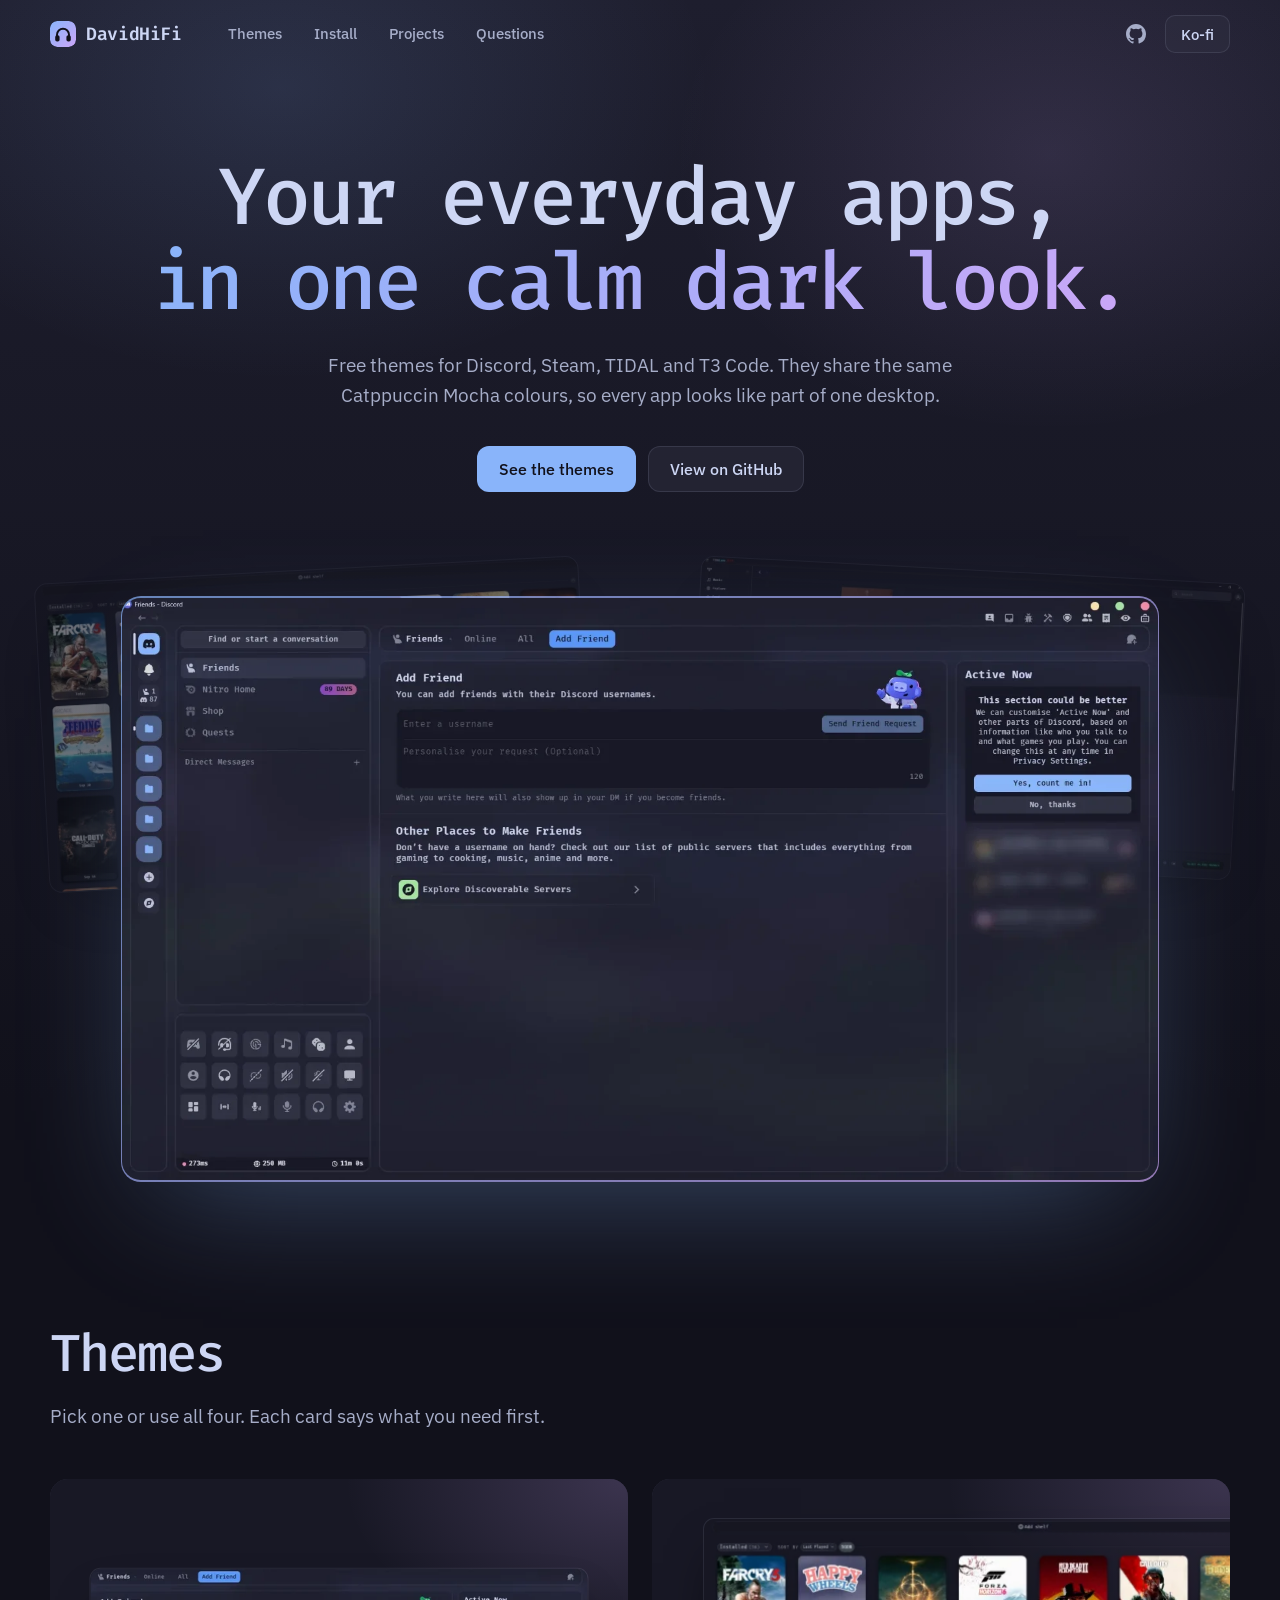
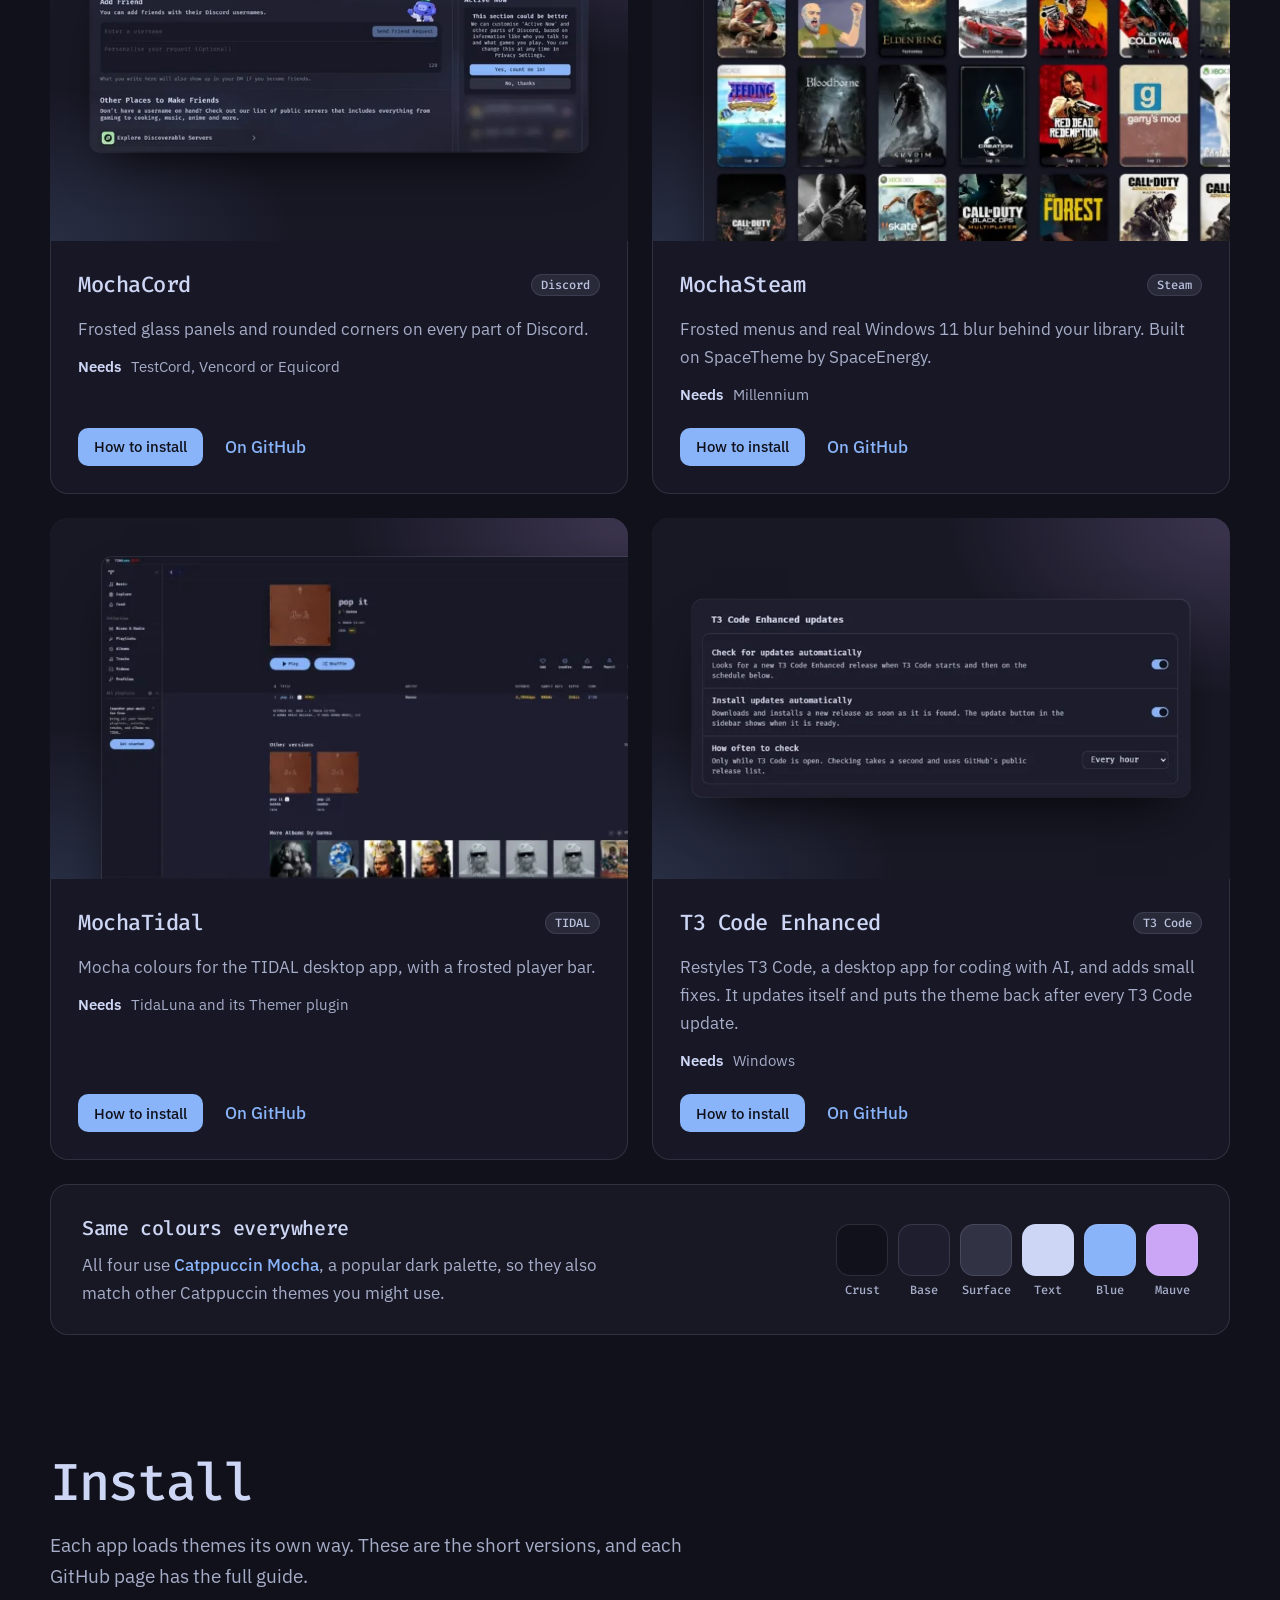
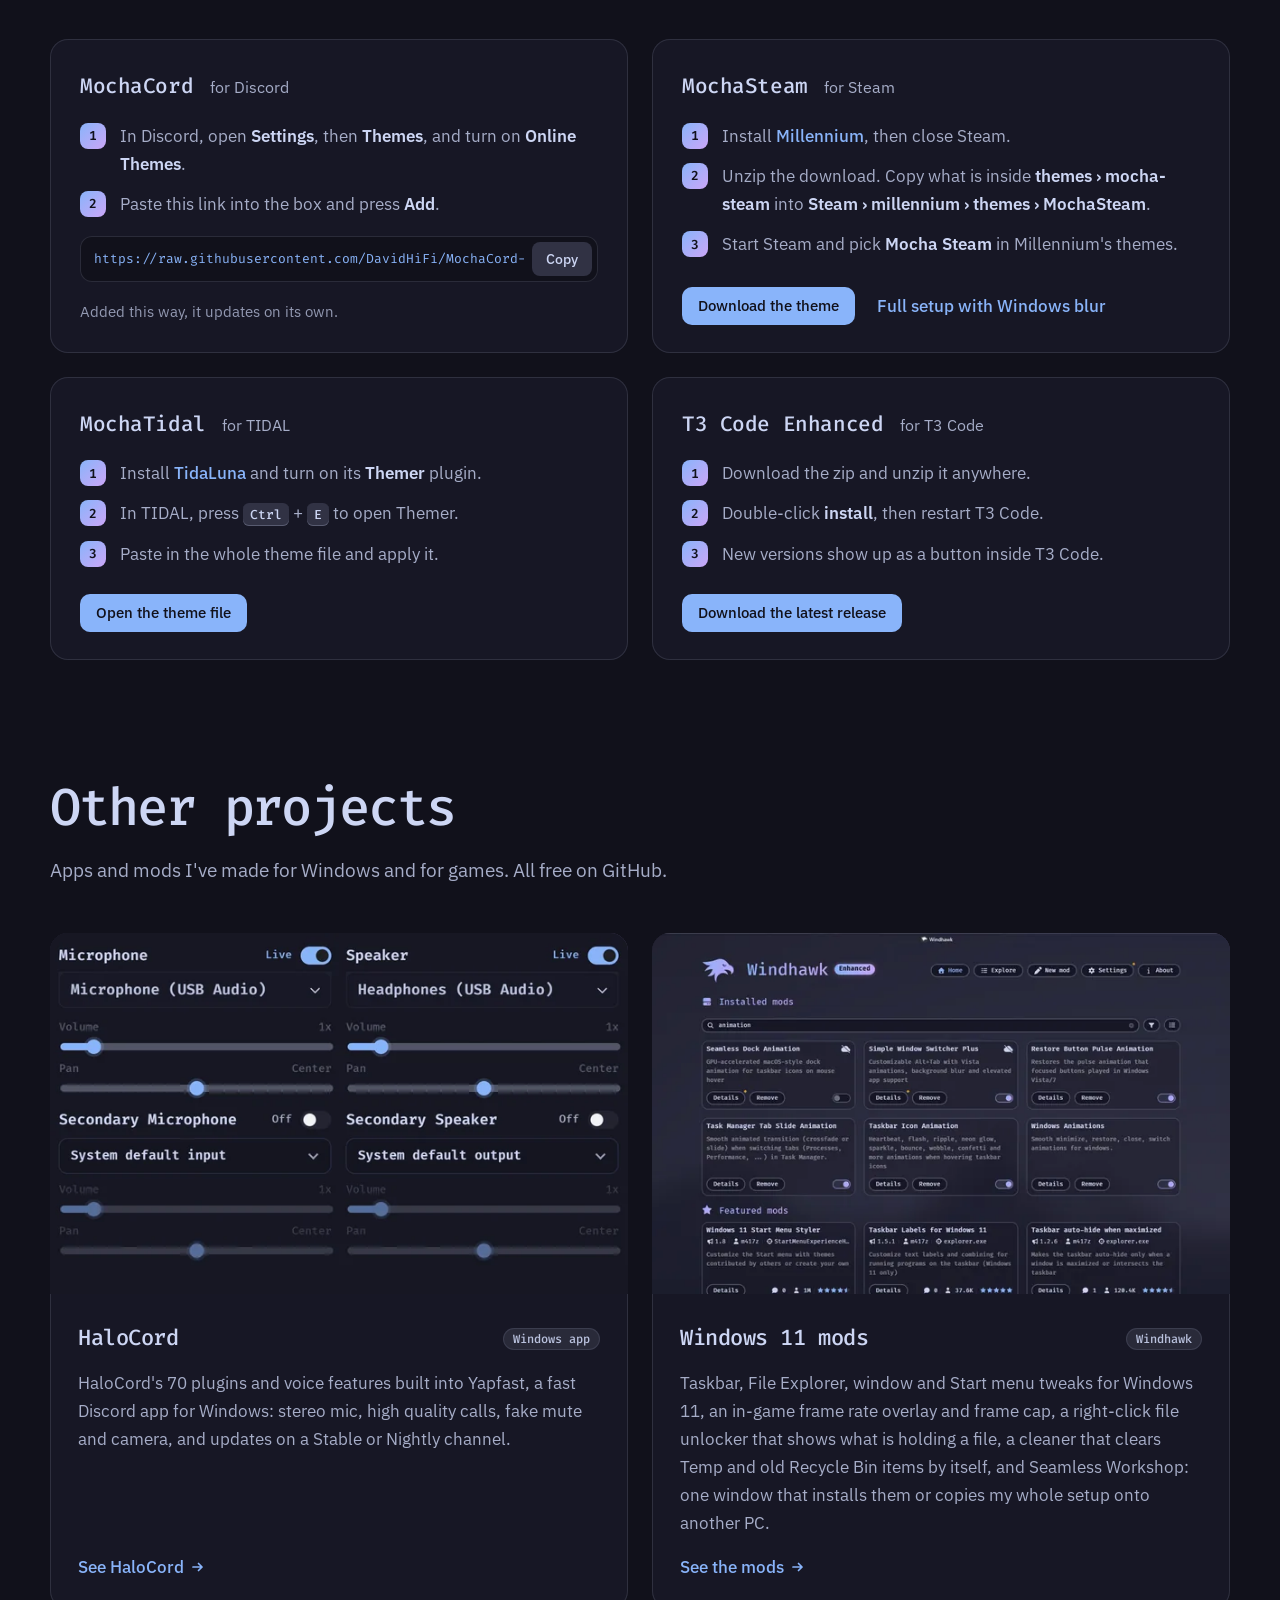
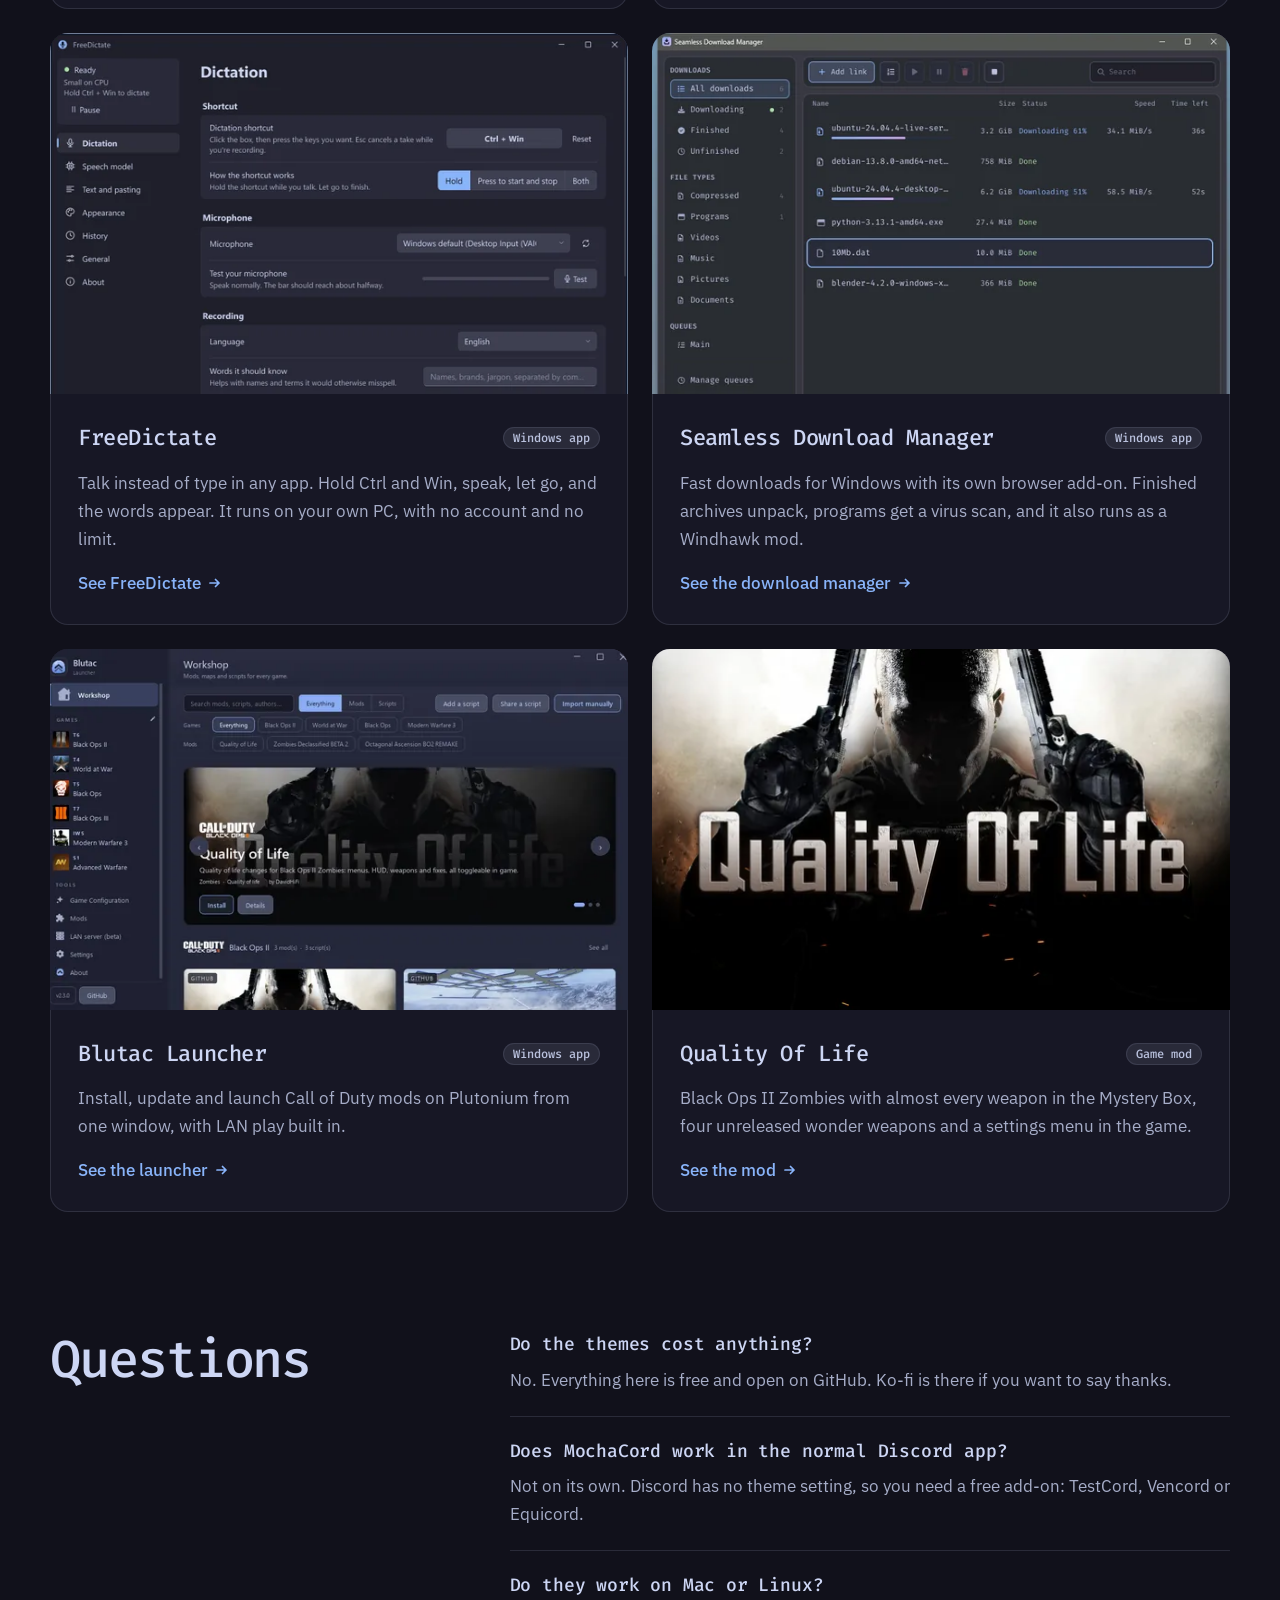
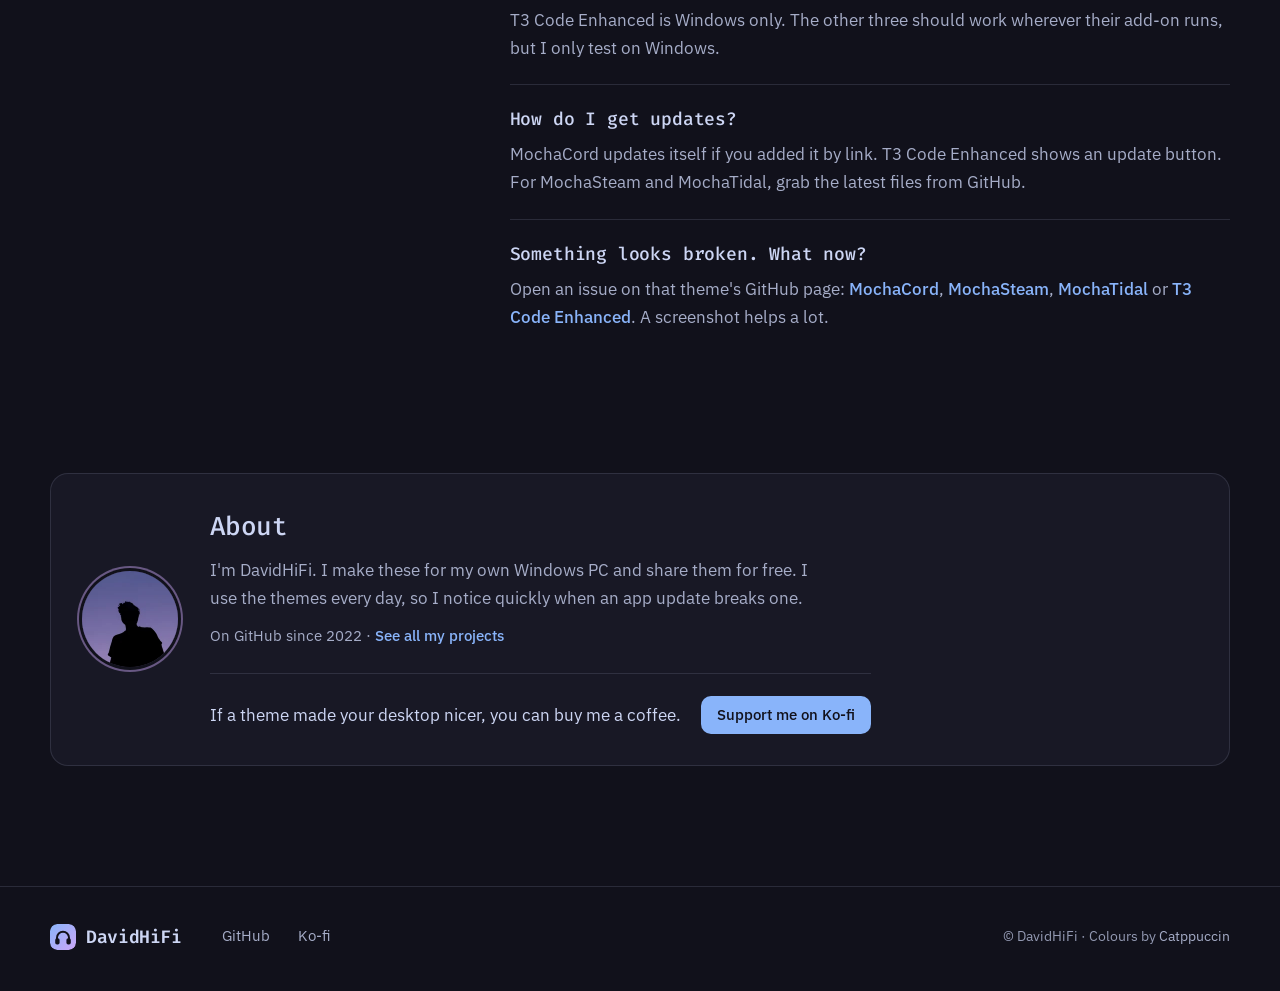
==== commit dce07472: "Mods card: mention the Temp and Recycle Bin cleaner Co-Authored-By: Claude Opus 5.5 <noreply@anthrop" ====
--- a/index.html
+++ b/index.html
@@ -214,7 +214,7 @@
           <div class="card__media card__media--fill"><img src="img/windhawk-1200.webp" srcset="img/windhawk-640.webp 640w, img/windhawk-1200.webp 1200w" sizes="(min-width: 960px) 560px, 92vw" width="1200" height="750" loading="lazy" decoding="async" alt="Windhawk's mod list, restyled in Mocha colours"></div>
           <div class="card__body">
             <div class="card__title"><h3>Windows 11 mods</h3><span class="tag">Windhawk</span></div>
-            <p>Taskbar, File Explorer, window and Start menu tweaks for Windows 11, an in-game frame rate overlay and frame cap, a right-click file unlocker that shows what is holding a file, and Seamless Workshop: one window that installs them or copies my whole setup onto another PC.</p>
+            <p>Taskbar, File Explorer, window and Start menu tweaks for Windows 11, an in-game frame rate overlay and frame cap, a right-click file unlocker that shows what is holding a file, a cleaner that clears Temp and old Recycle Bin items by itself, and Seamless Workshop: one window that installs them or copies my whole setup onto another PC.</p>
             <p class="updated" data-repo="seamless-workshop" hidden></p>
             <span class="more">See the mods <svg class="arrow" viewBox="0 0 16 16" aria-hidden="true"><path d="M3 8h9M8.5 4.5 12 8l-3.5 3.5"/></svg></span>
           </div>
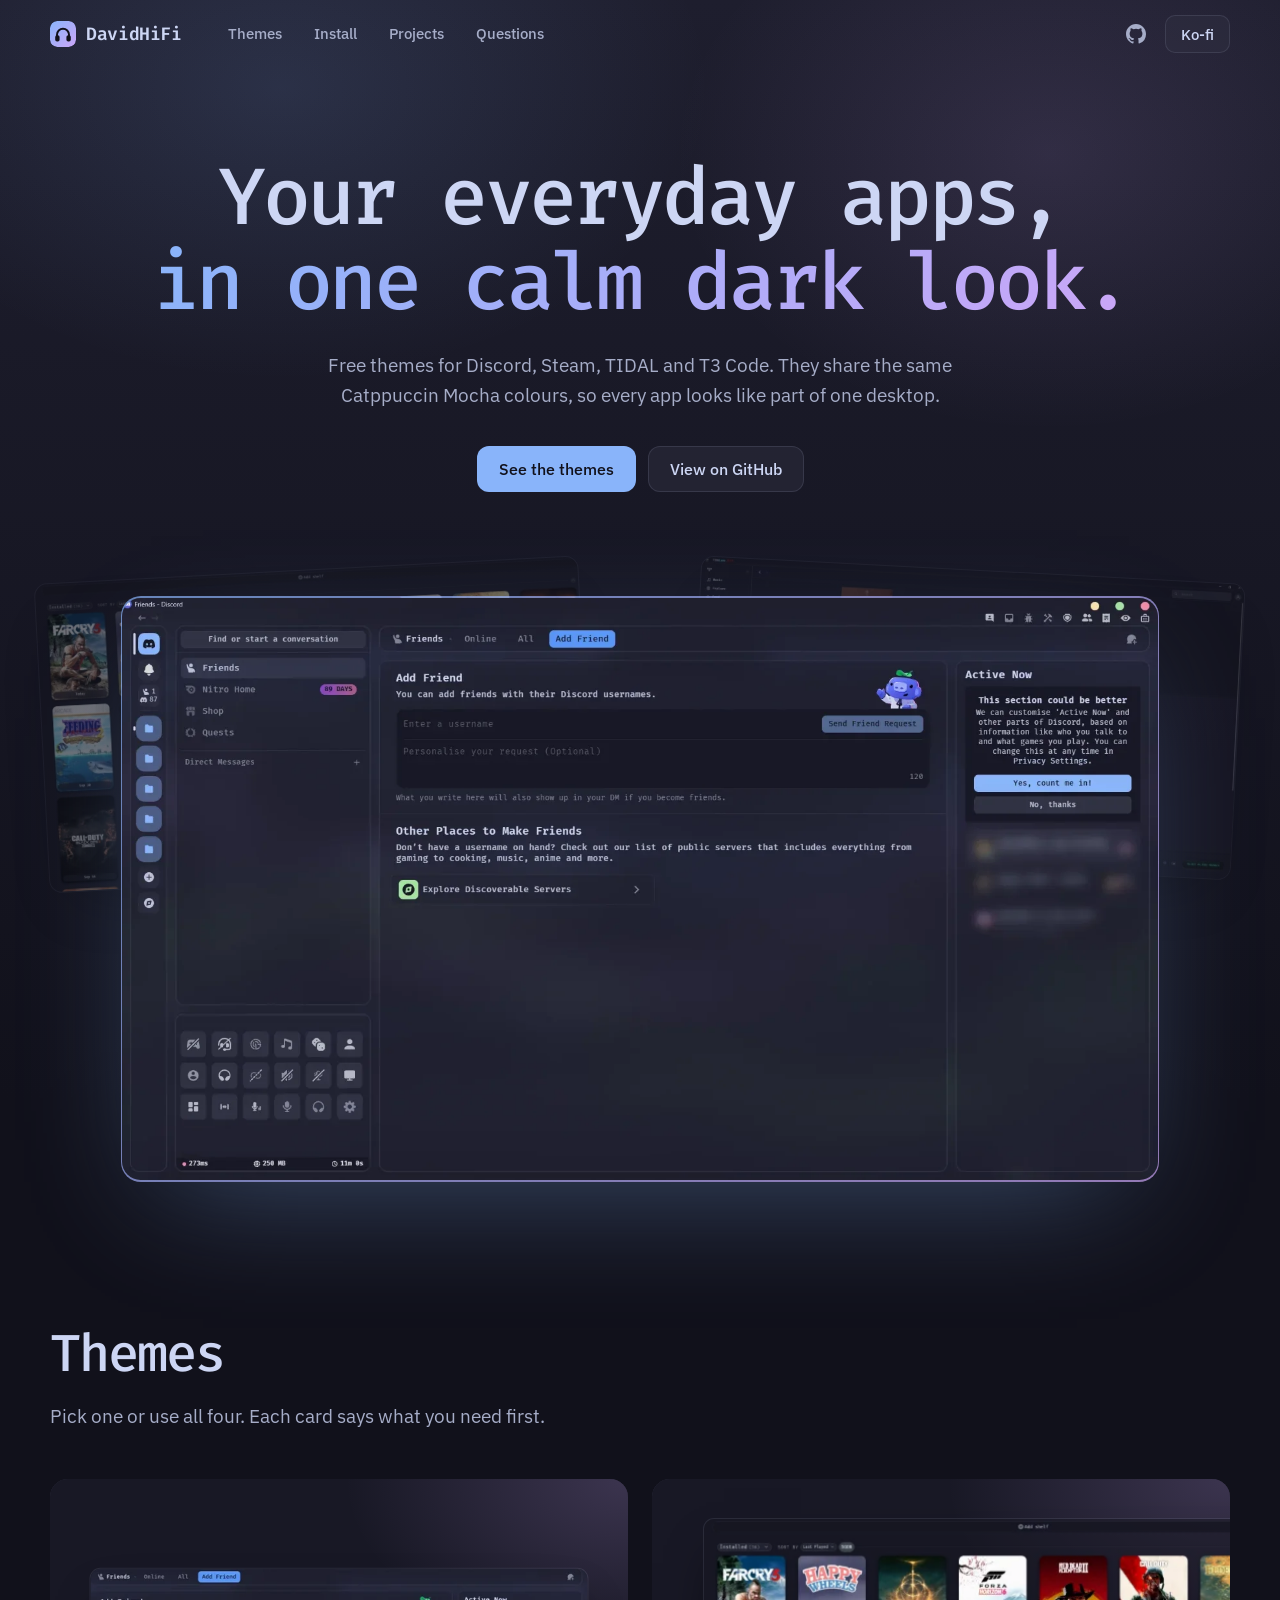
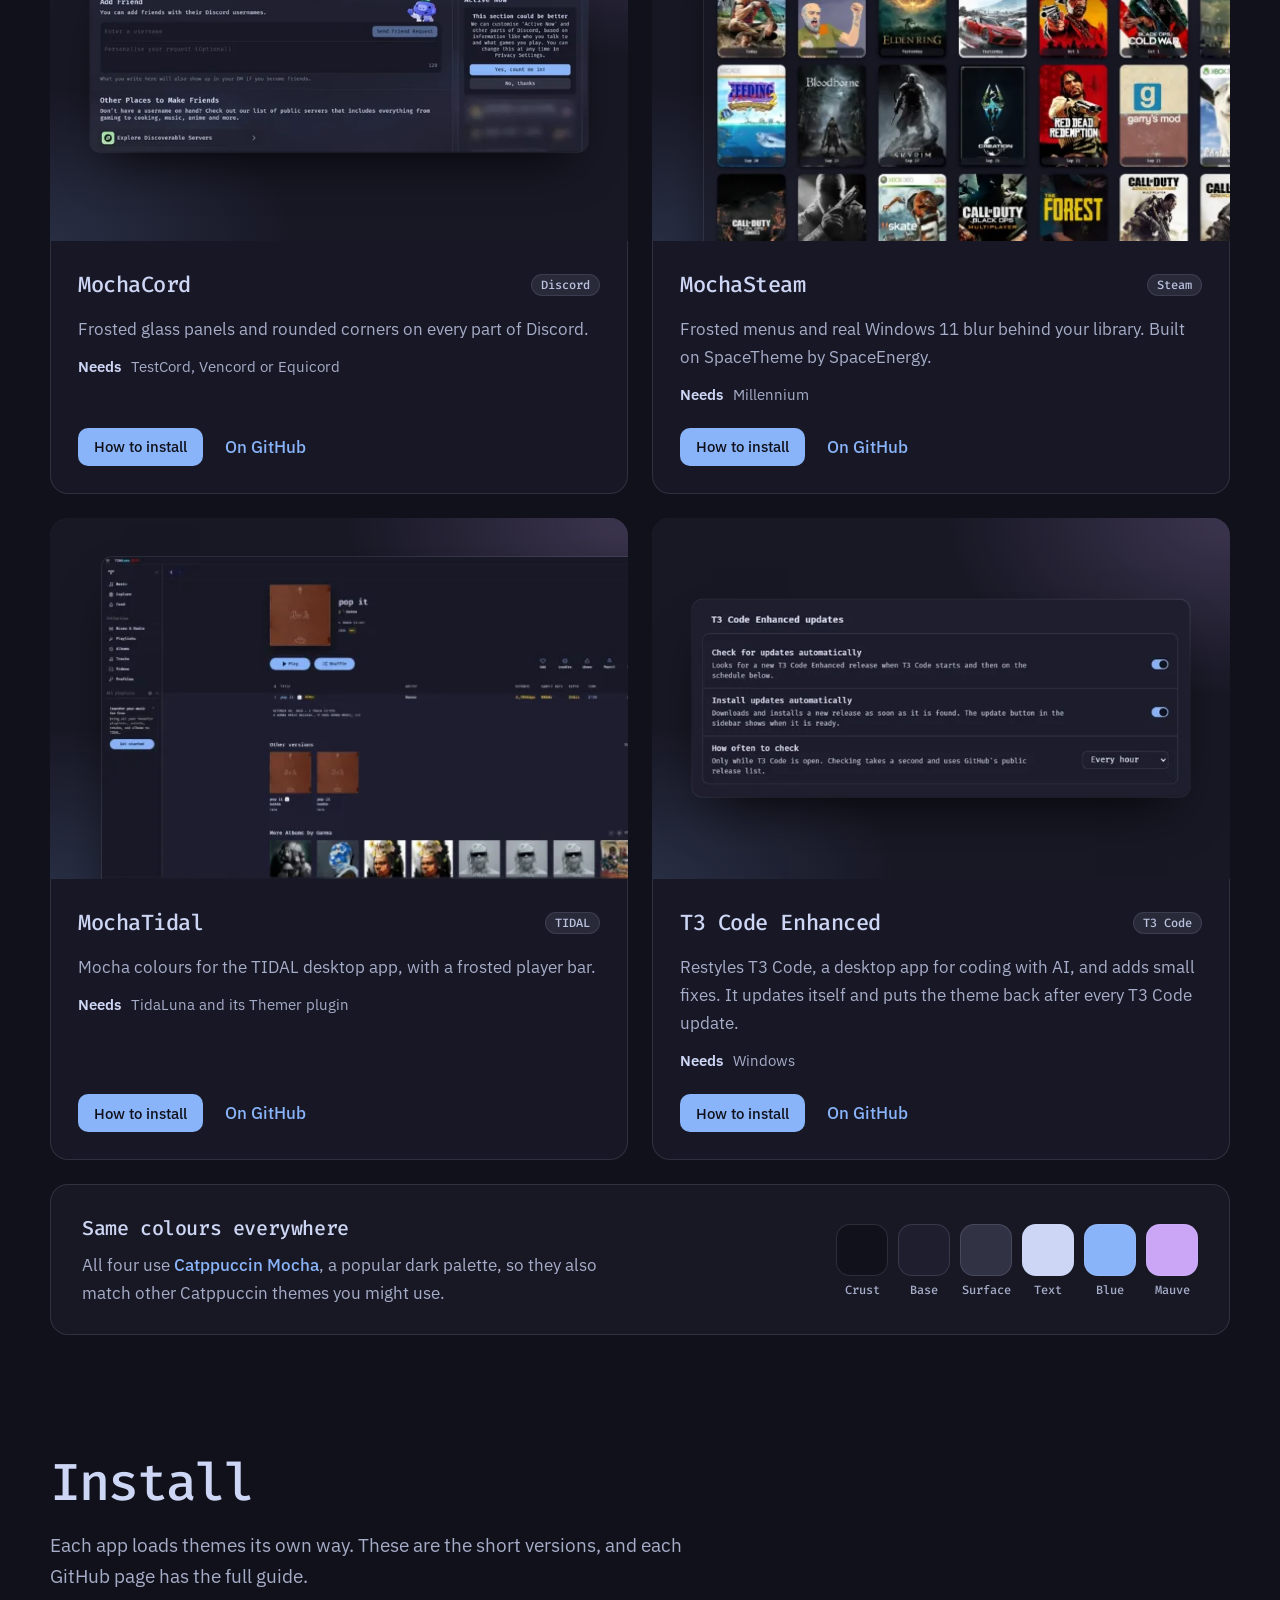
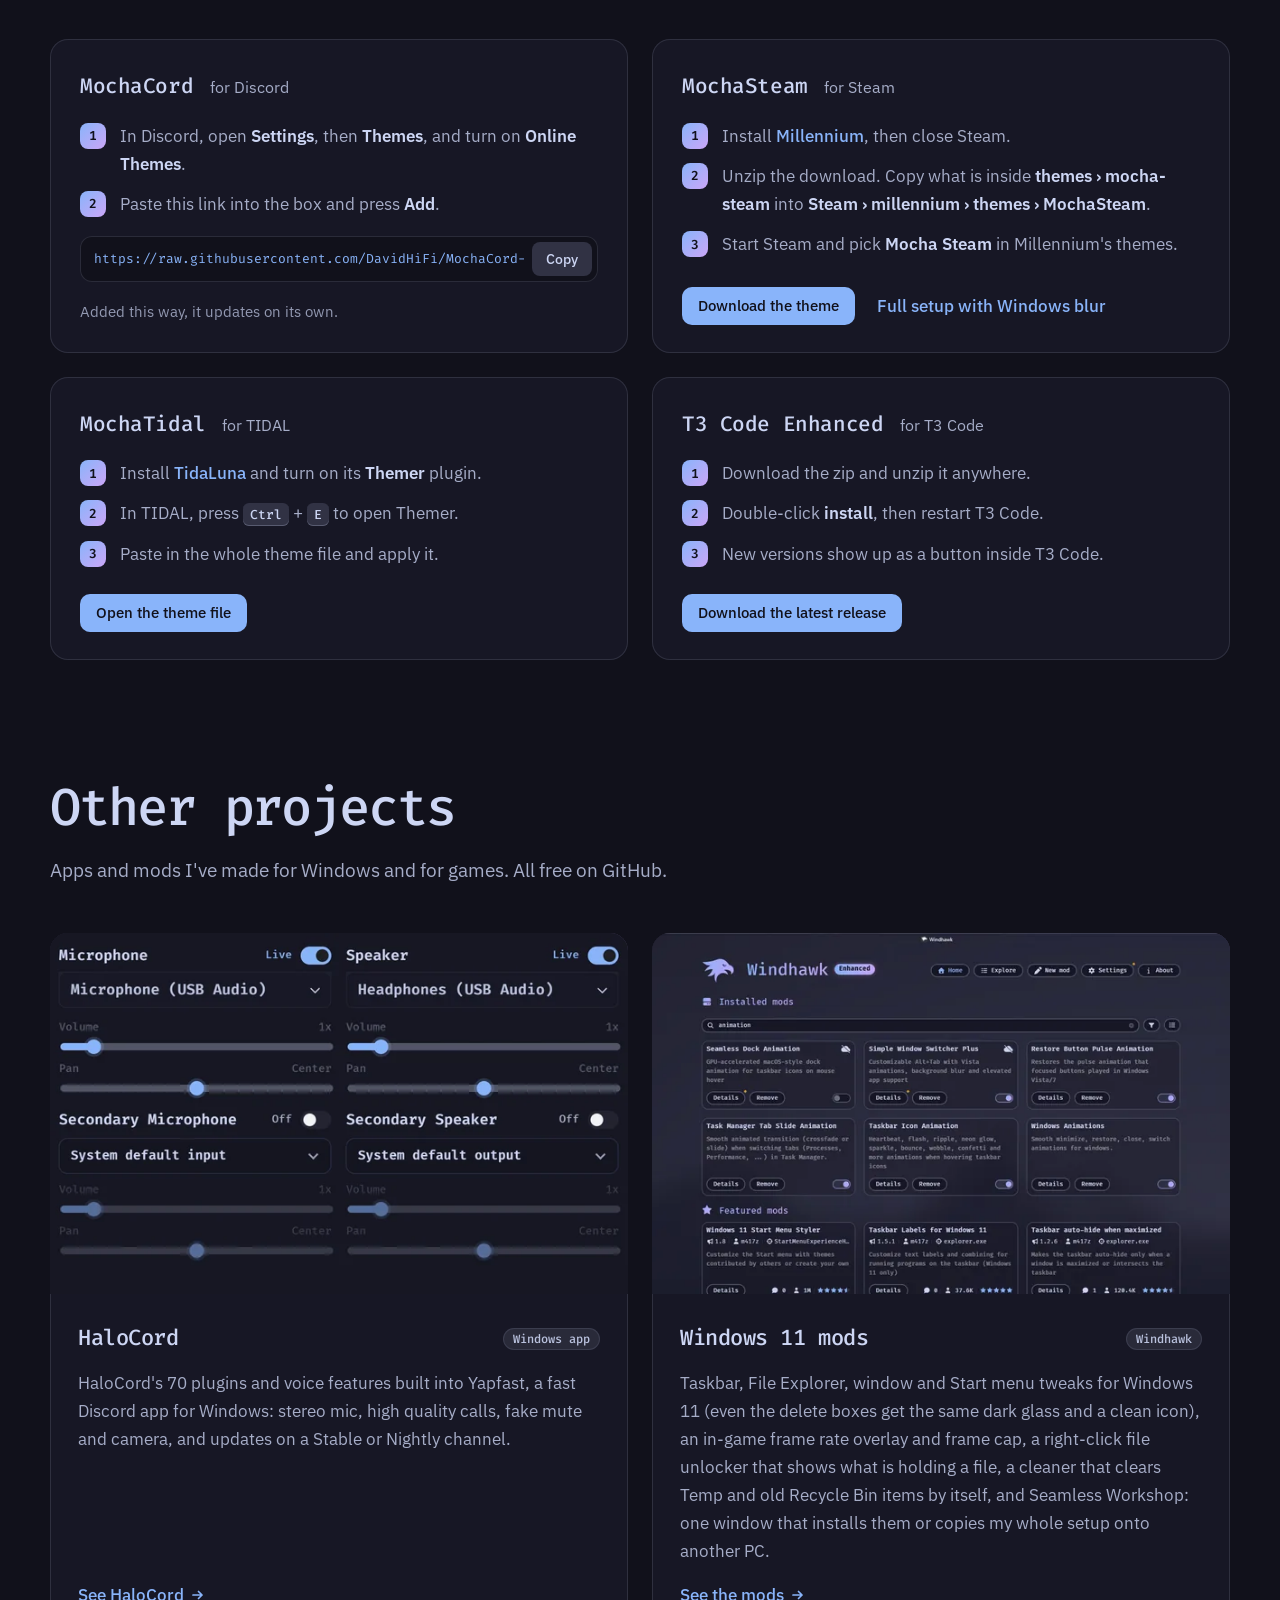
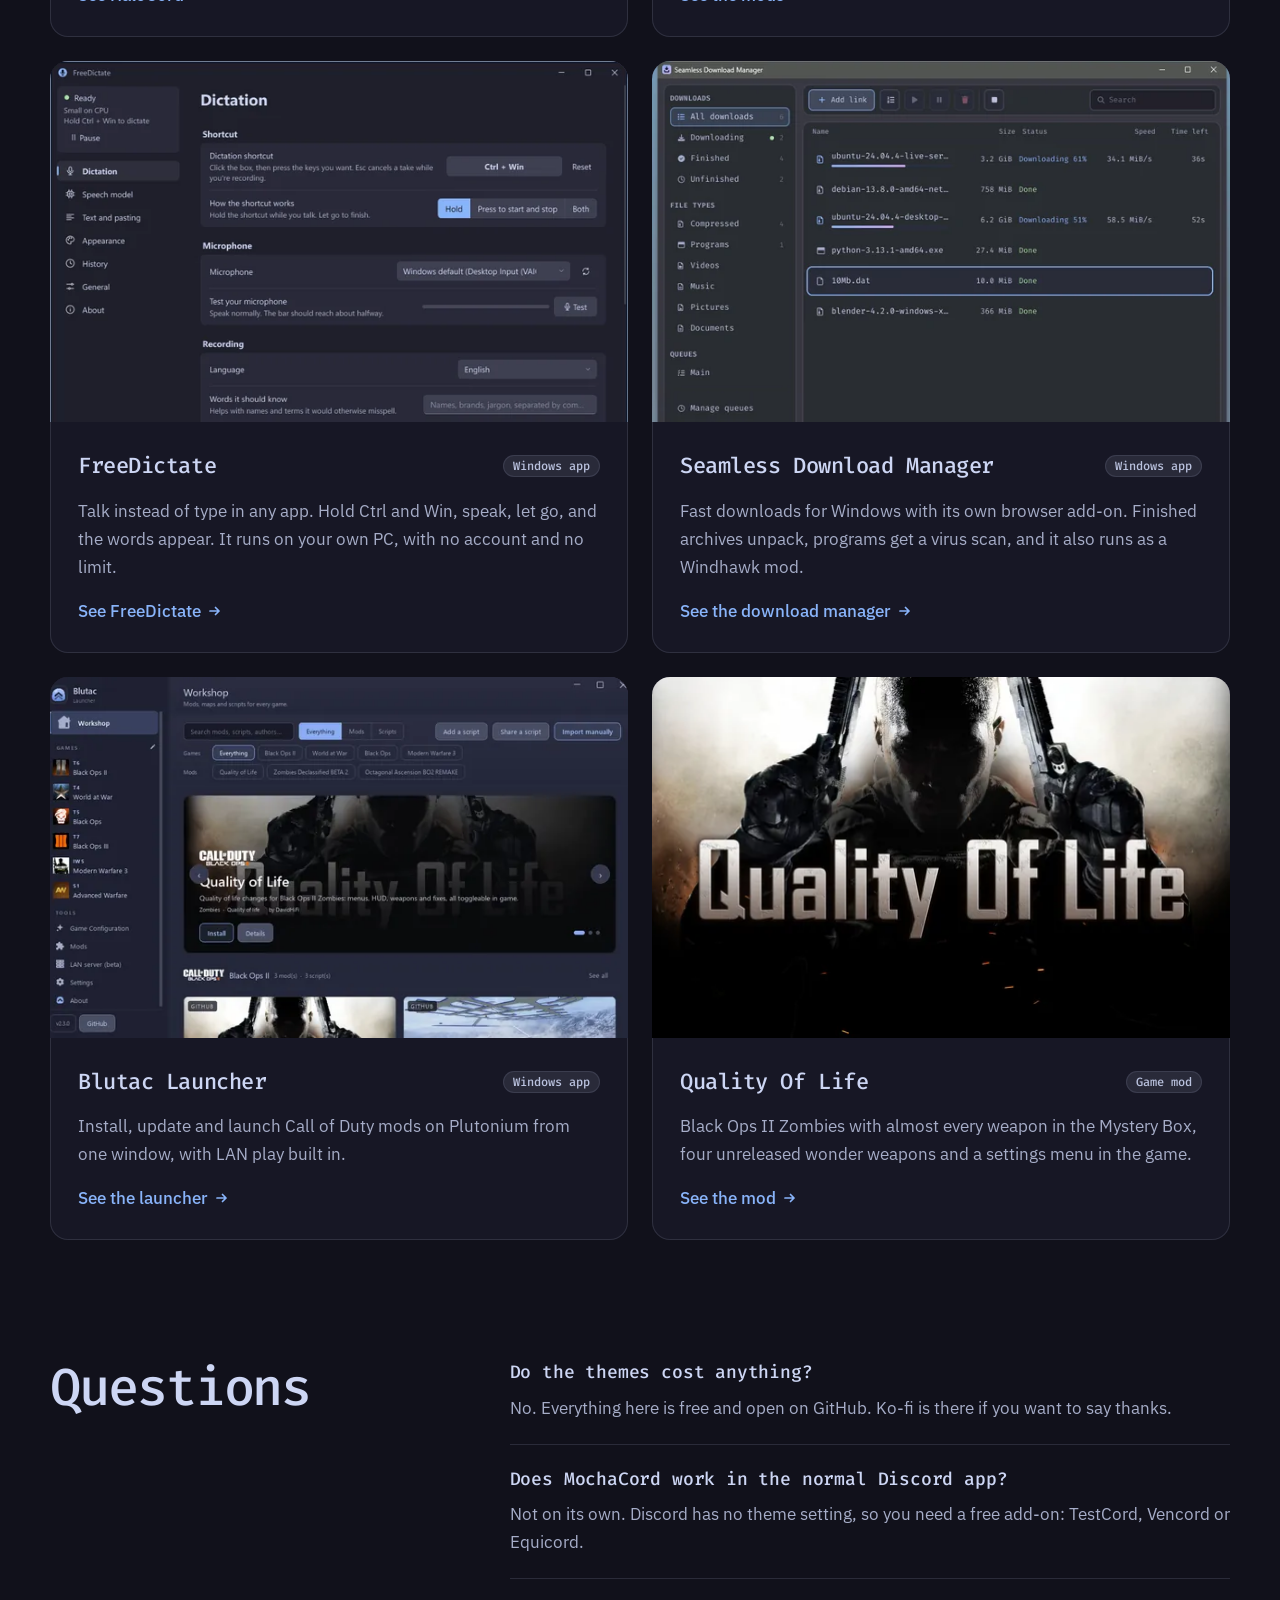
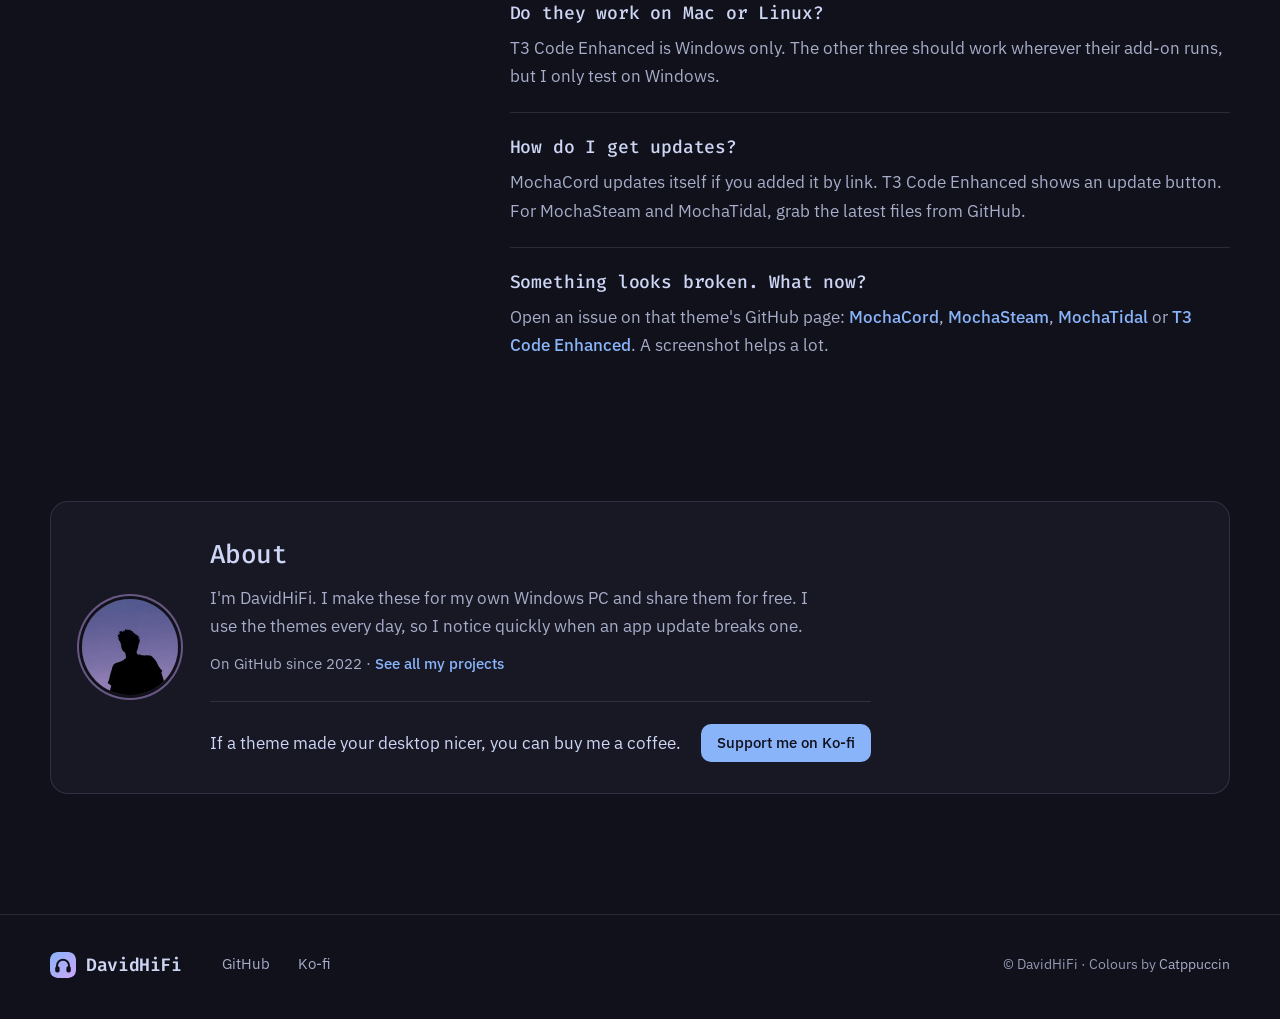
==== commit 26c84572: "Mention riced delete boxes Co-Authored-By: Claude Sonnet 5.5 <noreply@anthropic.com>" ====
--- a/index.html
+++ b/index.html
@@ -214,7 +214,7 @@
           <div class="card__media card__media--fill"><img src="img/windhawk-1200.webp" srcset="img/windhawk-640.webp 640w, img/windhawk-1200.webp 1200w" sizes="(min-width: 960px) 560px, 92vw" width="1200" height="750" loading="lazy" decoding="async" alt="Windhawk's mod list, restyled in Mocha colours"></div>
           <div class="card__body">
             <div class="card__title"><h3>Windows 11 mods</h3><span class="tag">Windhawk</span></div>
-            <p>Taskbar, File Explorer, window and Start menu tweaks for Windows 11, an in-game frame rate overlay and frame cap, a right-click file unlocker that shows what is holding a file, a cleaner that clears Temp and old Recycle Bin items by itself, and Seamless Workshop: one window that installs them or copies my whole setup onto another PC.</p>
+            <p>Taskbar, File Explorer, window and Start menu tweaks for Windows 11 (even the delete boxes get the same dark glass and a clean icon), an in-game frame rate overlay and frame cap, a right-click file unlocker that shows what is holding a file, a cleaner that clears Temp and old Recycle Bin items by itself, and Seamless Workshop: one window that installs them or copies my whole setup onto another PC.</p>
             <p class="updated" data-repo="seamless-workshop" hidden></p>
             <span class="more">See the mods <svg class="arrow" viewBox="0 0 16 16" aria-hidden="true"><path d="M3 8h9M8.5 4.5 12 8l-3.5 3.5"/></svg></span>
           </div>
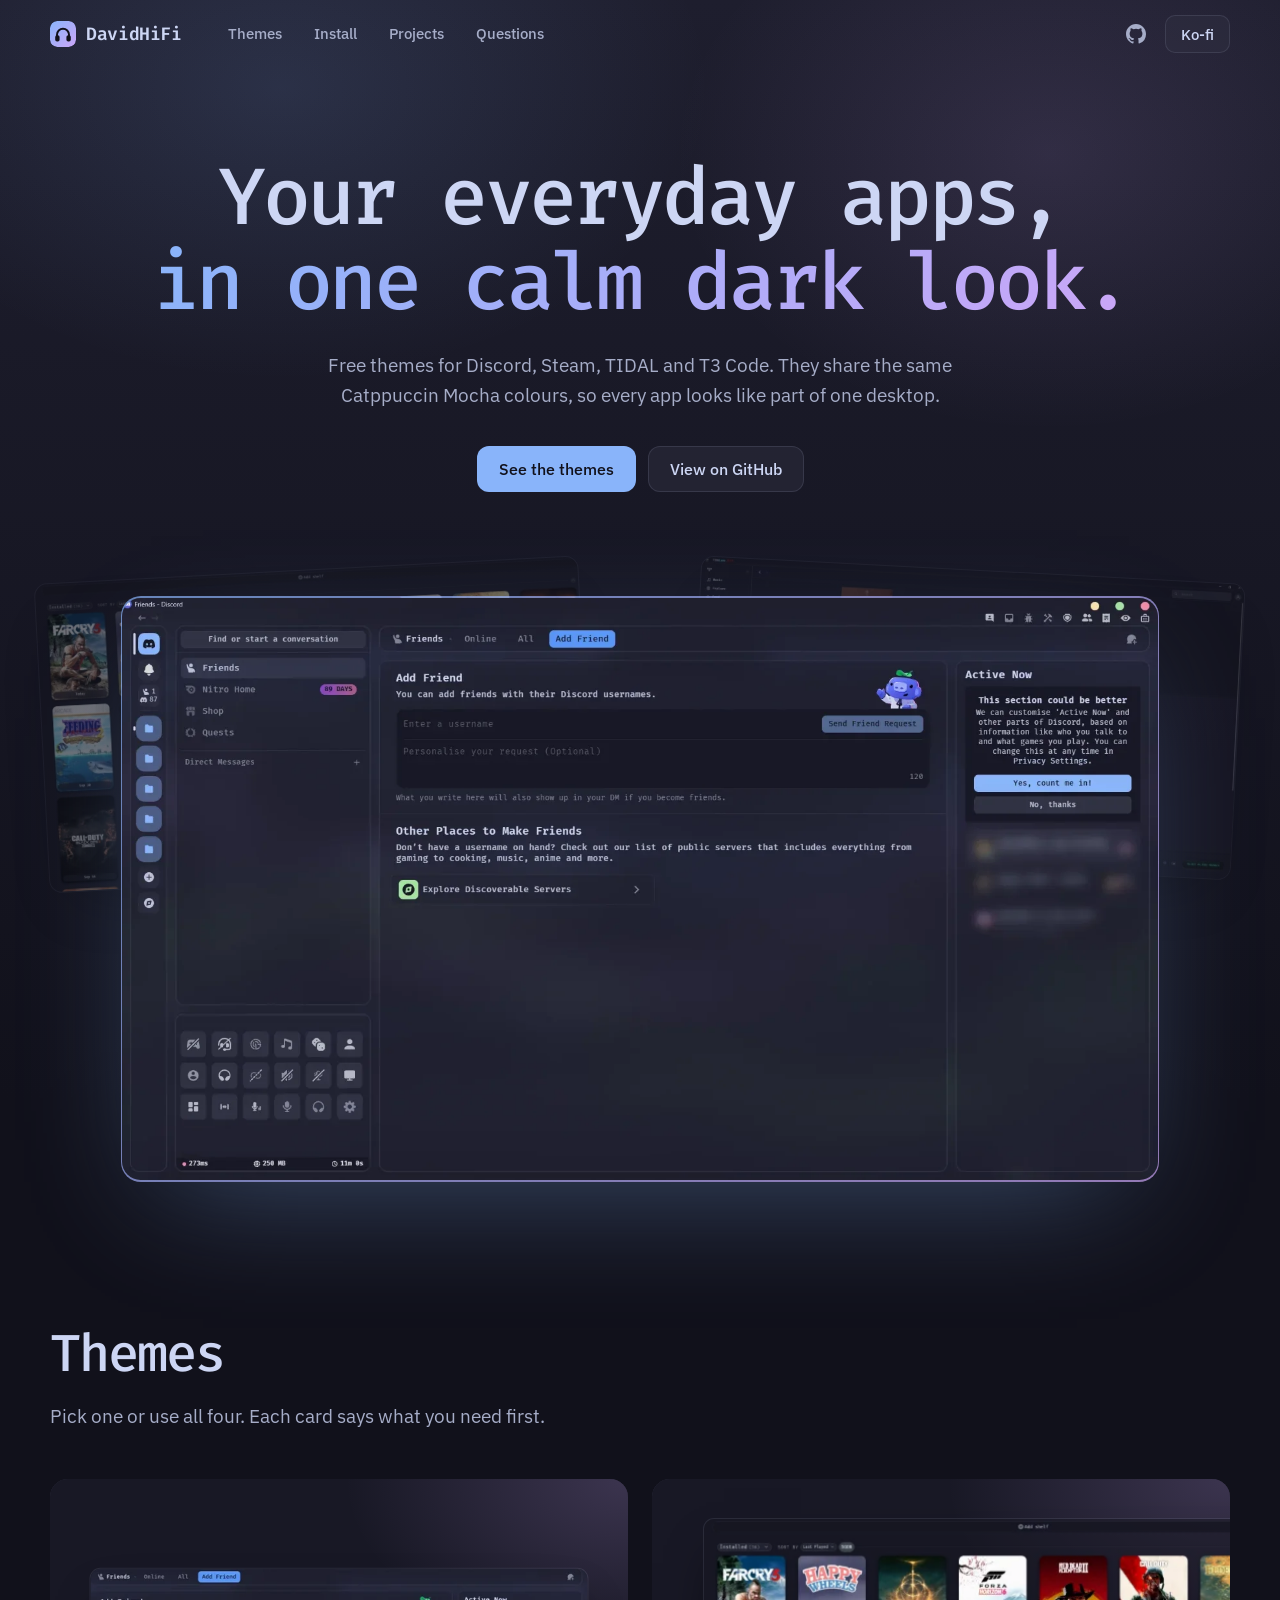
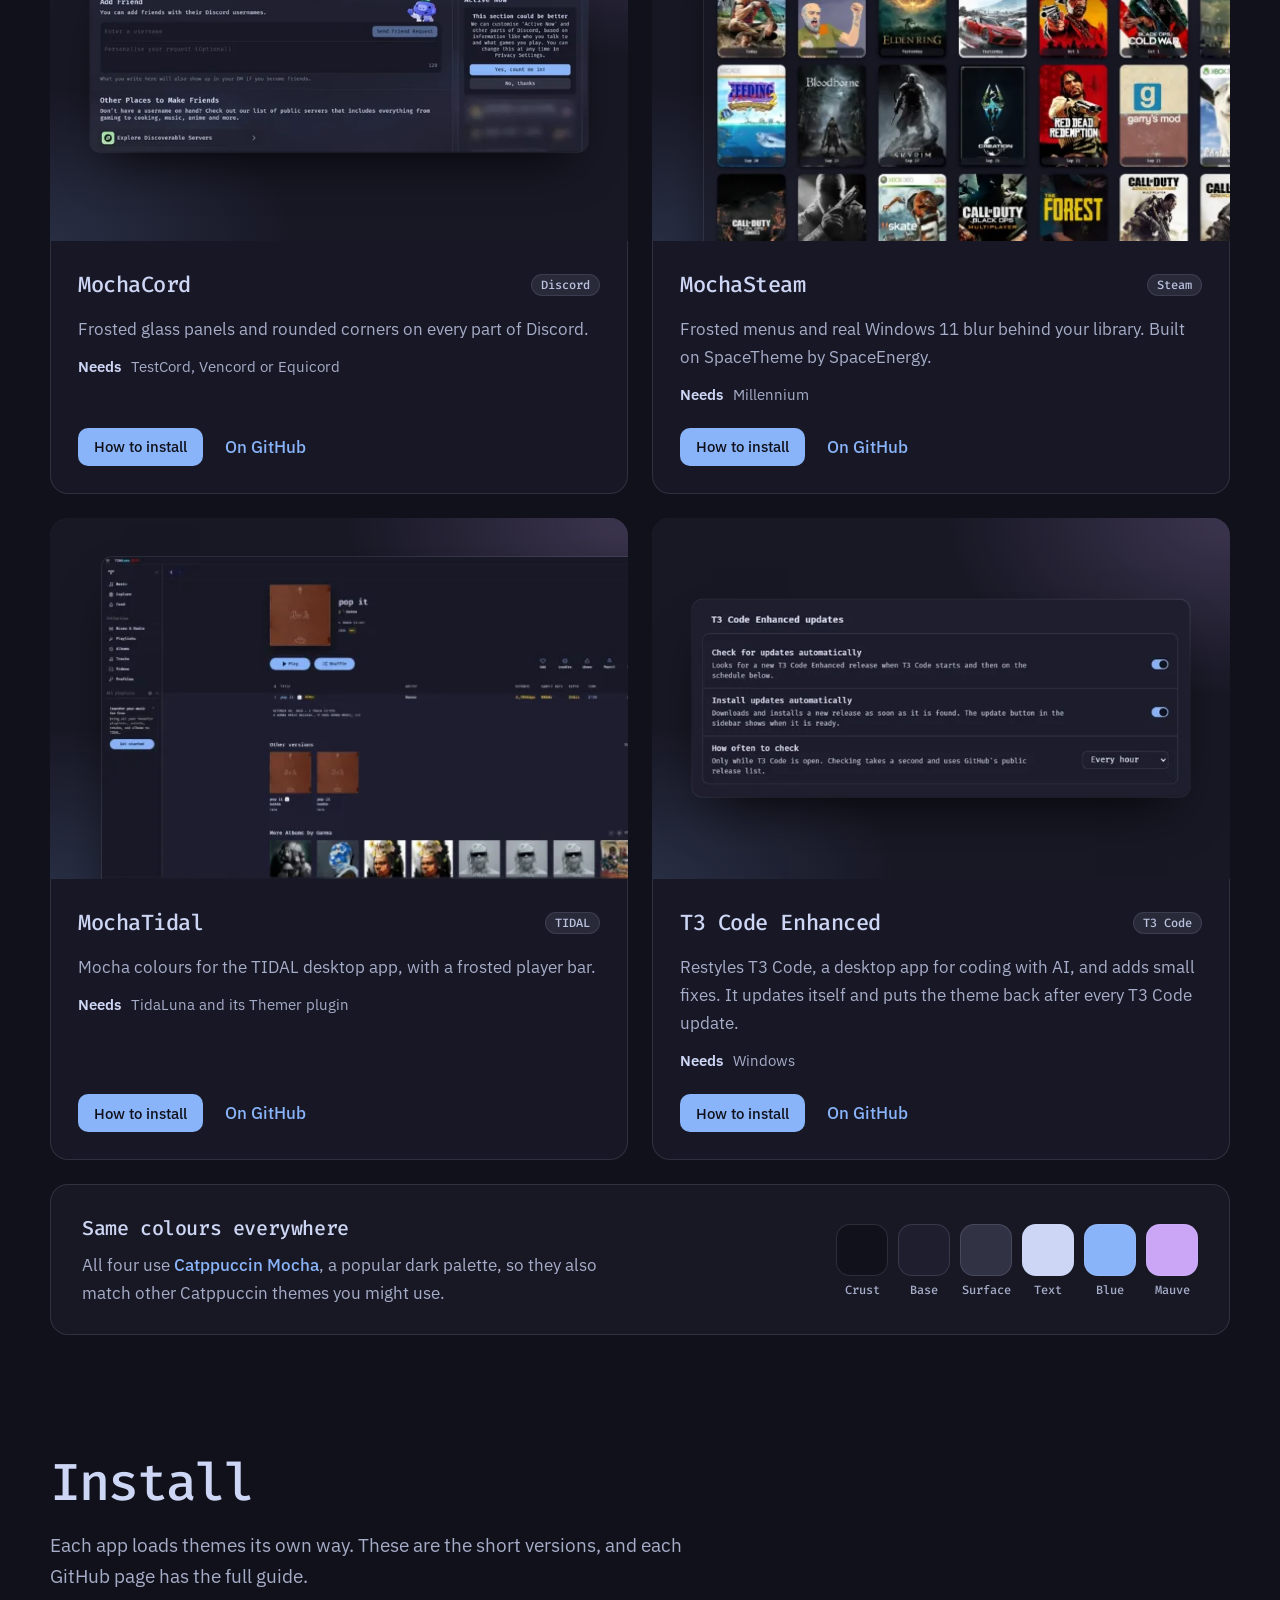
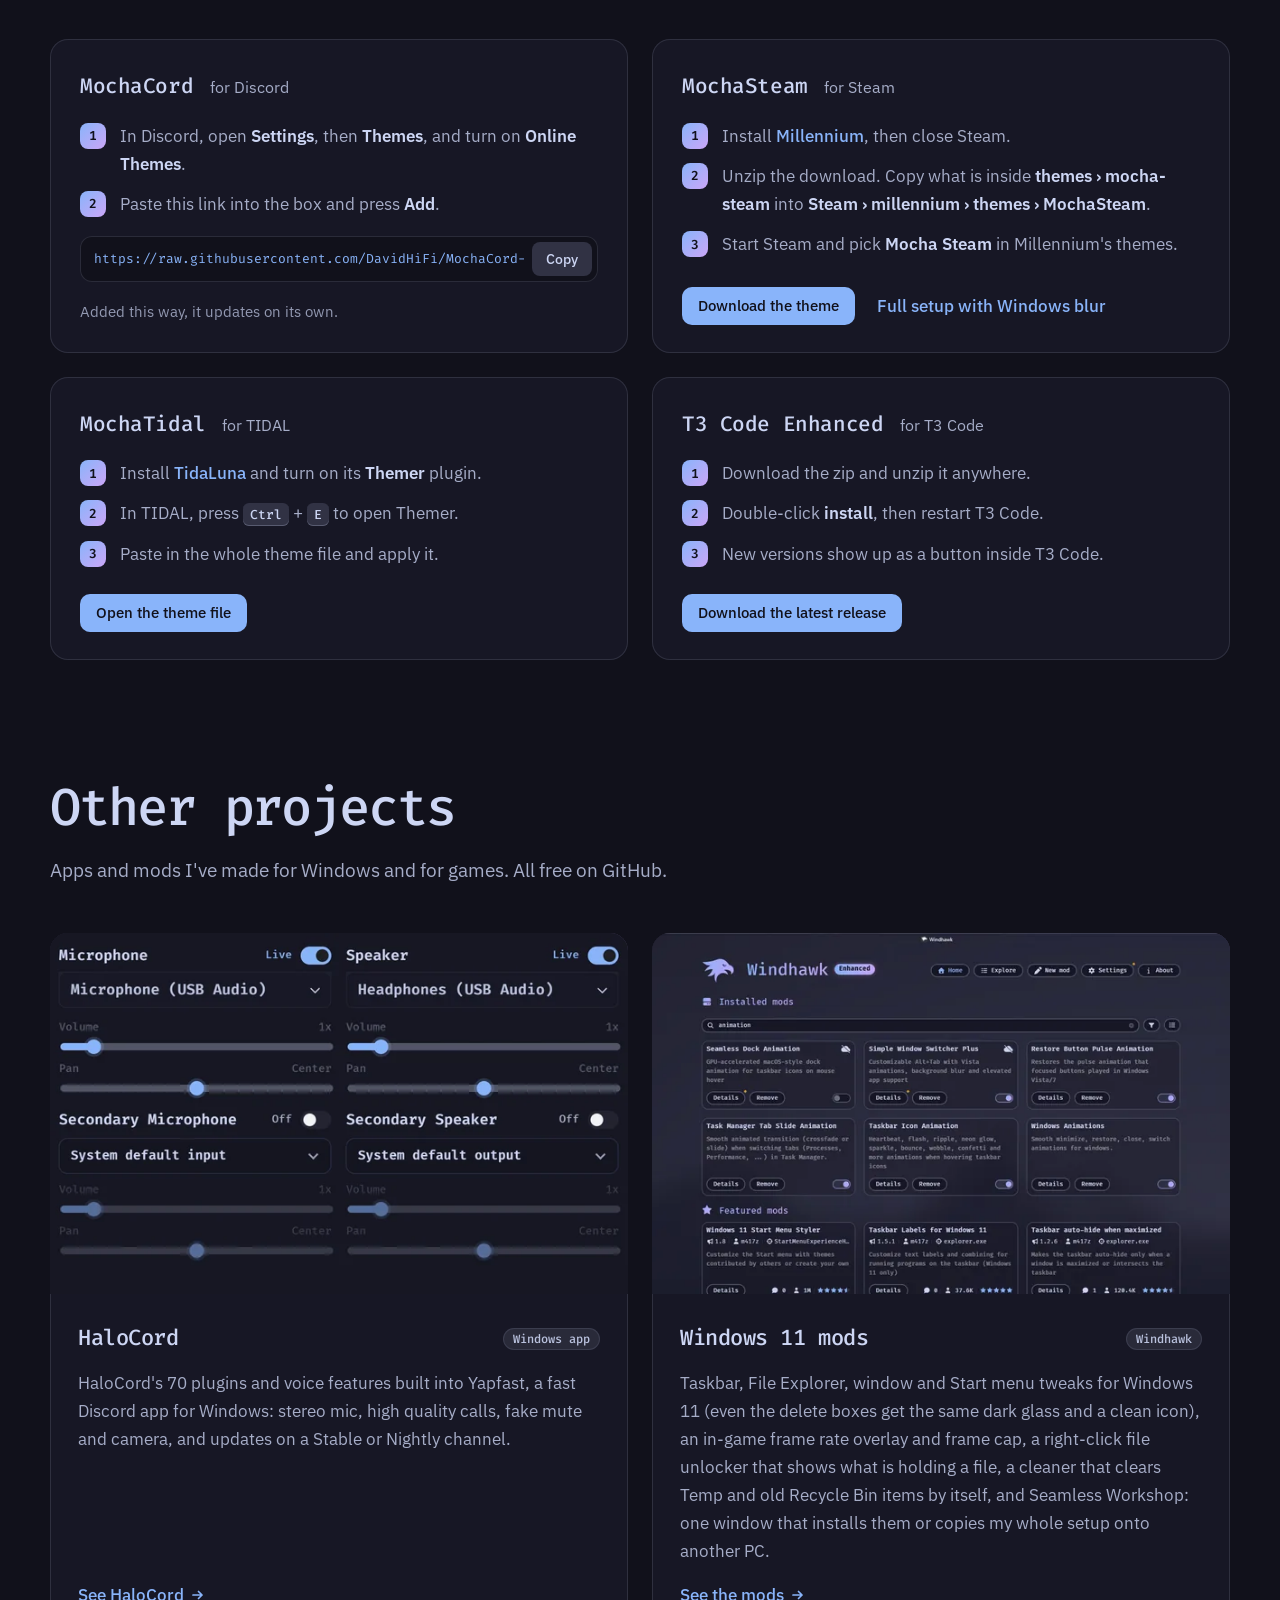
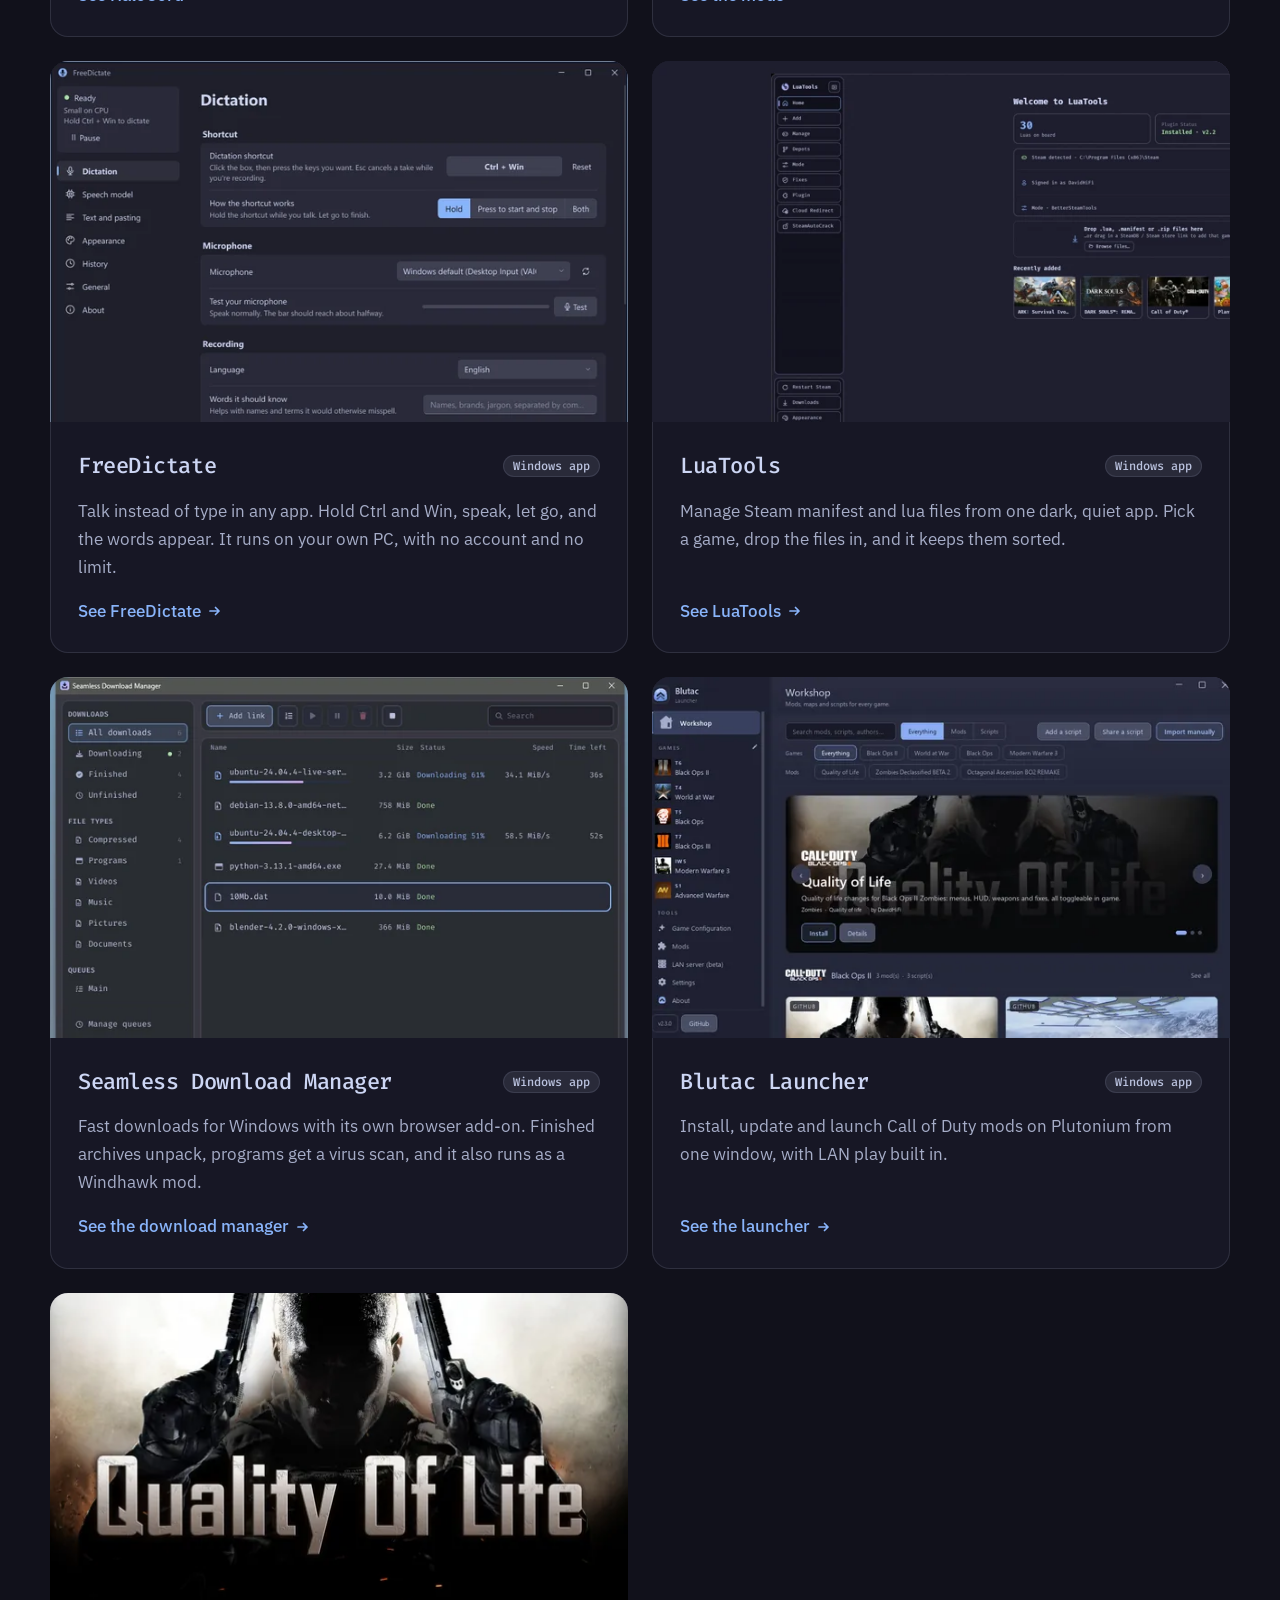
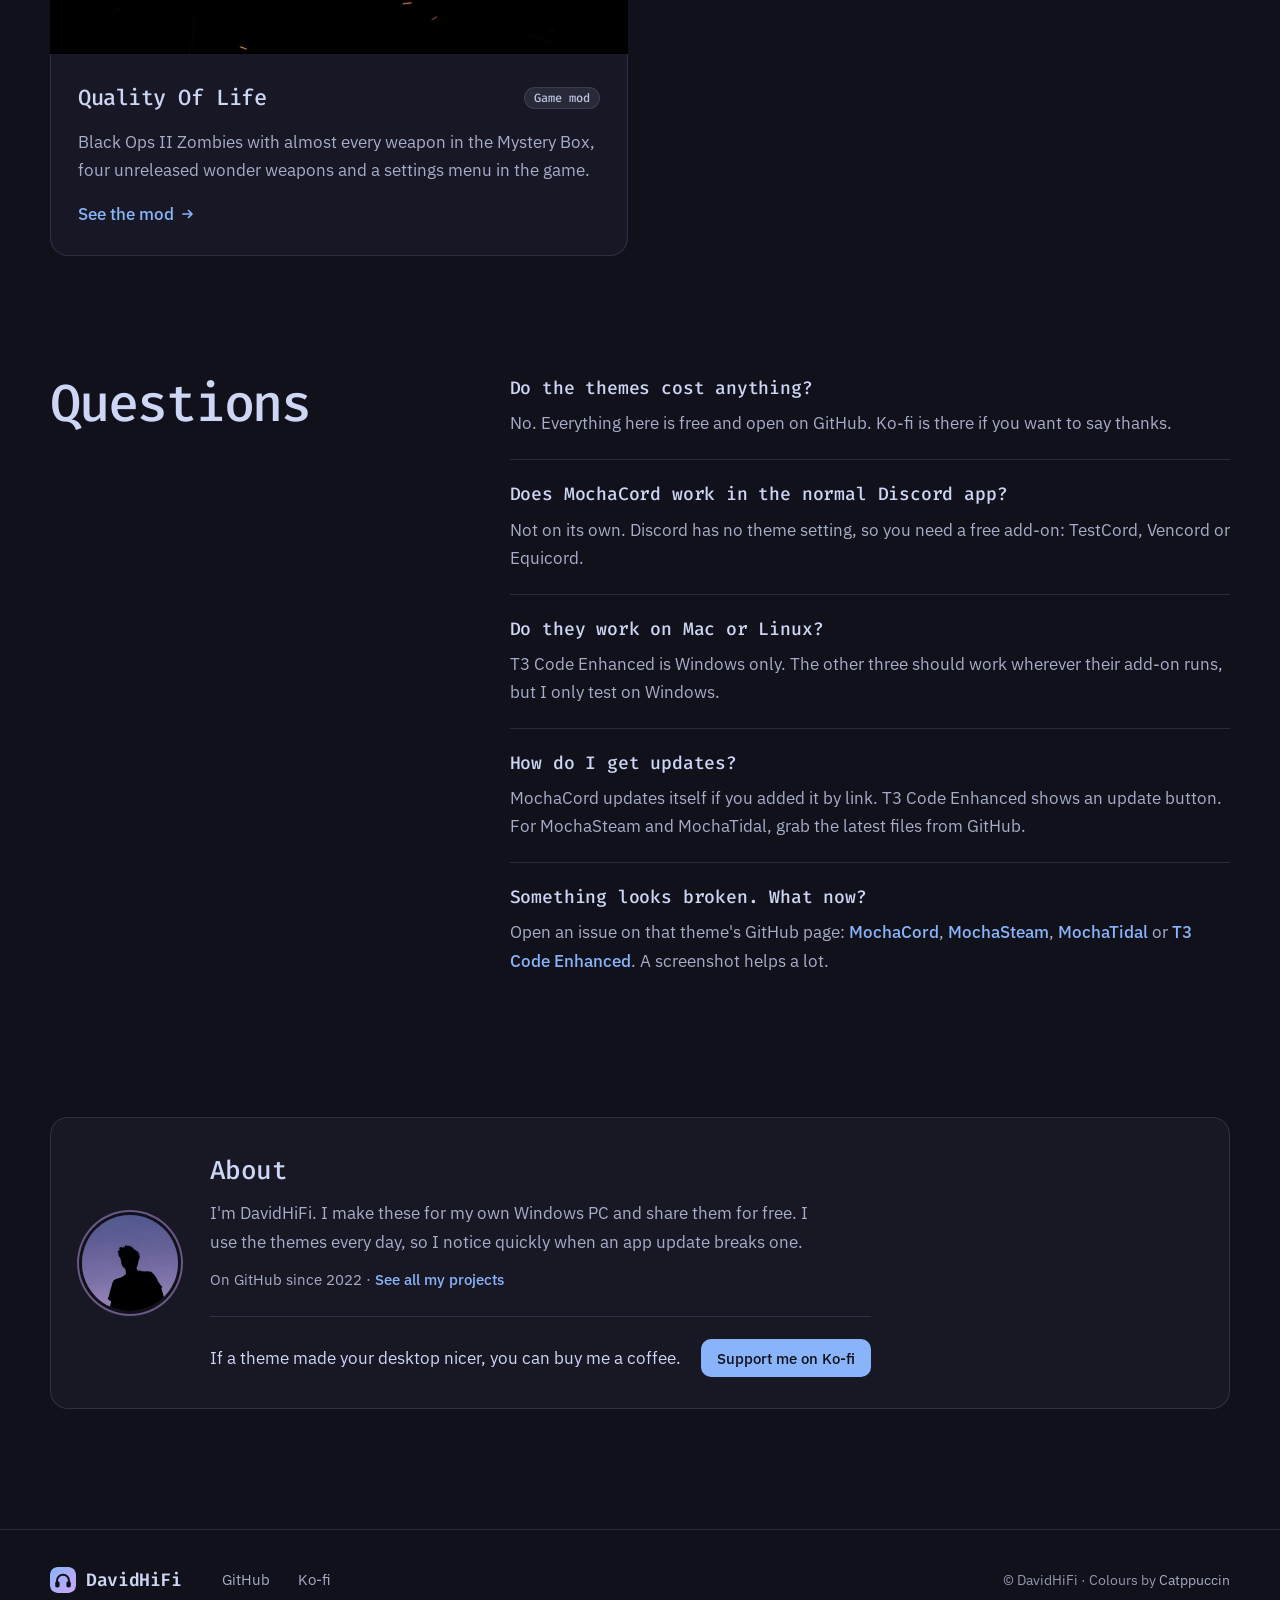
==== commit 44fed63c: "Add LuaTools to Other projects" ====
--- a/index.html
+++ b/index.html
@@ -230,6 +230,16 @@
           </div>
         </a>
 
+        <a class="card card--link" href="https://github.com/DavidHiFi/LuaTools">
+          <div class="card__media card__media--fill"><img src="img/luatools-1024.webp" srcset="img/luatools-640.webp 640w, img/luatools-1024.webp 1024w" sizes="(min-width: 960px) 560px, 92vw" width="1024" height="720" loading="lazy" decoding="async" alt="LuaTools' home page in its dark Mocha look: the side menu, game tiles and the add box"></div>
+          <div class="card__body">
+            <div class="card__title"><h3>LuaTools</h3><span class="tag">Windows app</span></div>
+            <p>Manage Steam manifest and lua files from one dark, quiet app. Pick a game, drop the files in, and it keeps them sorted.</p>
+            <p class="updated" data-repo="LuaTools" hidden></p>
+            <span class="more">See LuaTools <svg class="arrow" viewBox="0 0 16 16" aria-hidden="true"><path d="M3 8h9M8.5 4.5 12 8l-3.5 3.5"/></svg></span>
+          </div>
+        </a>
+
         <a class="card card--link" href="https://github.com/DavidHiFi/seamless-download-manager">
           <div class="card__media card__media--fill"><img src="img/sdm-1024.webp" srcset="img/sdm-640.webp 640w, img/sdm-1024.webp 1024w" sizes="(min-width: 960px) 560px, 92vw" width="1024" height="720" loading="lazy" decoding="async" alt="Seamless Download Manager's download list, with two files downloading and four done"></div>
           <div class="card__body">
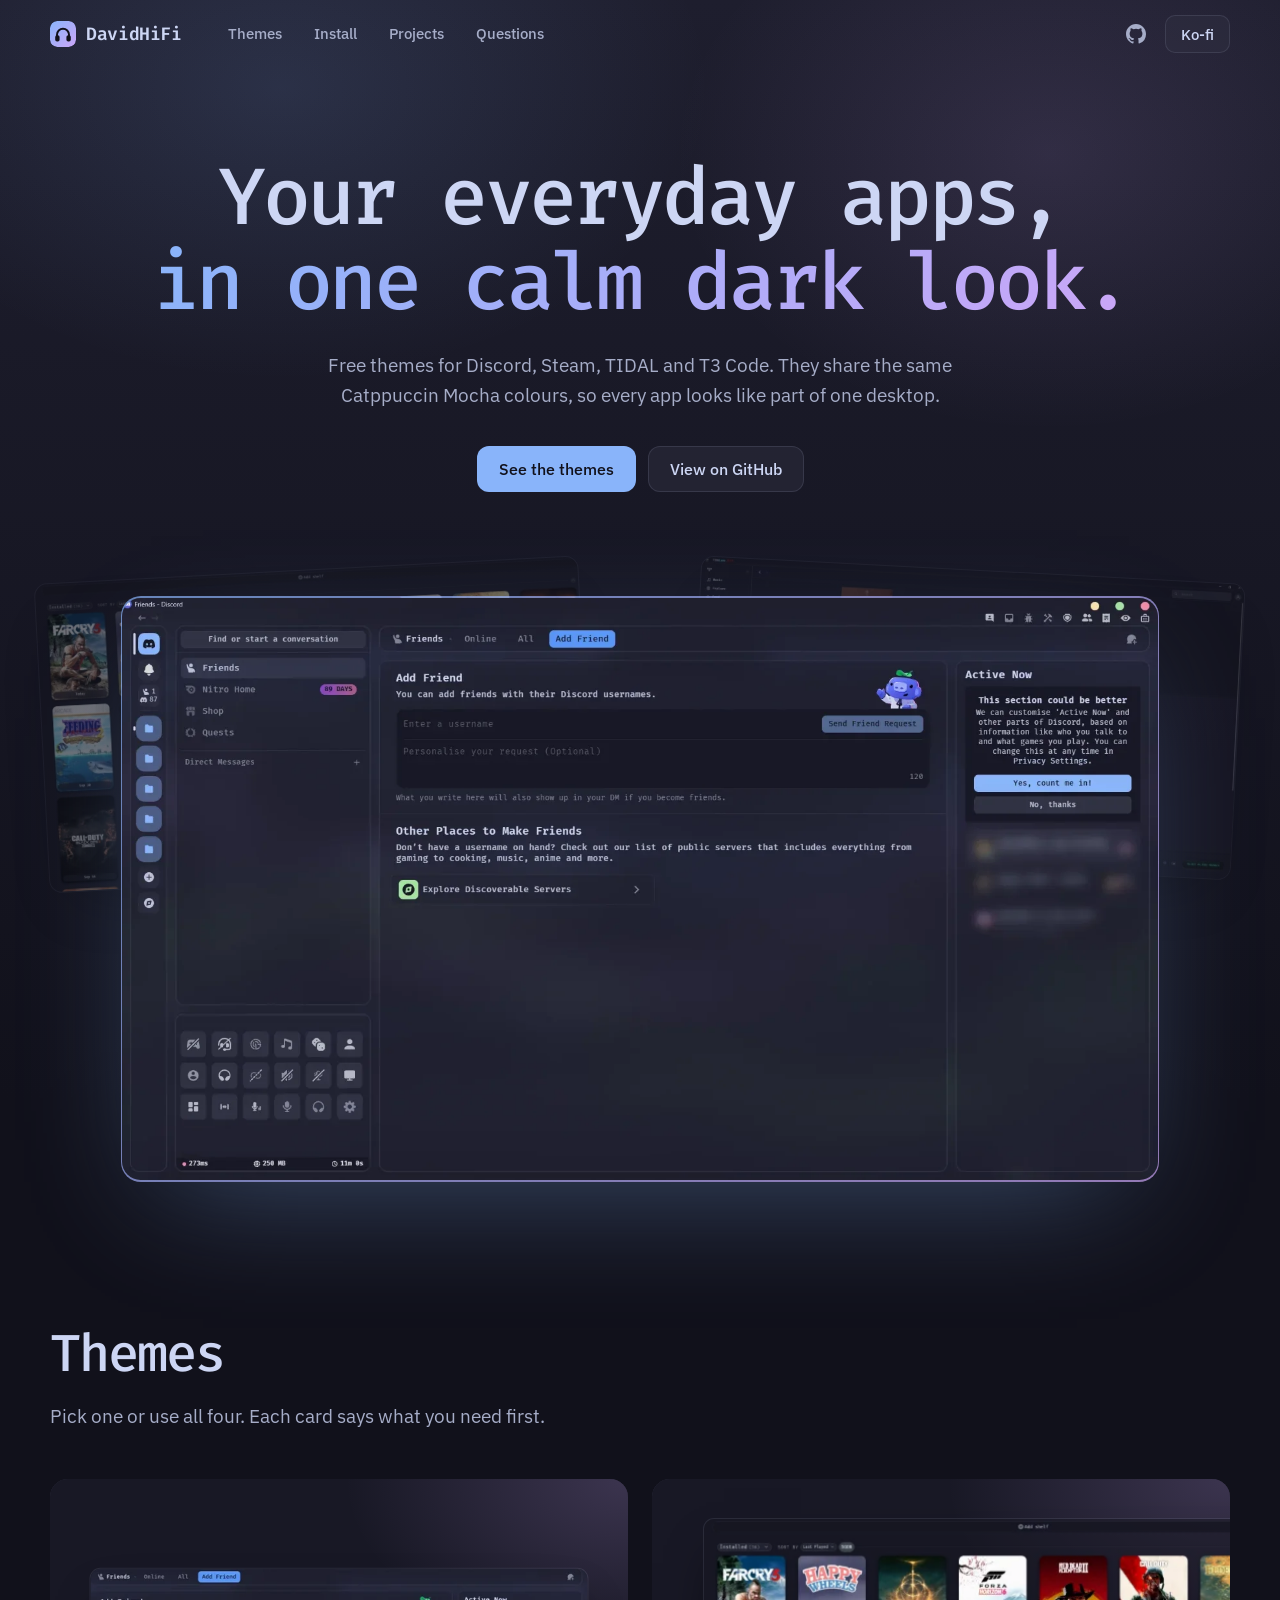
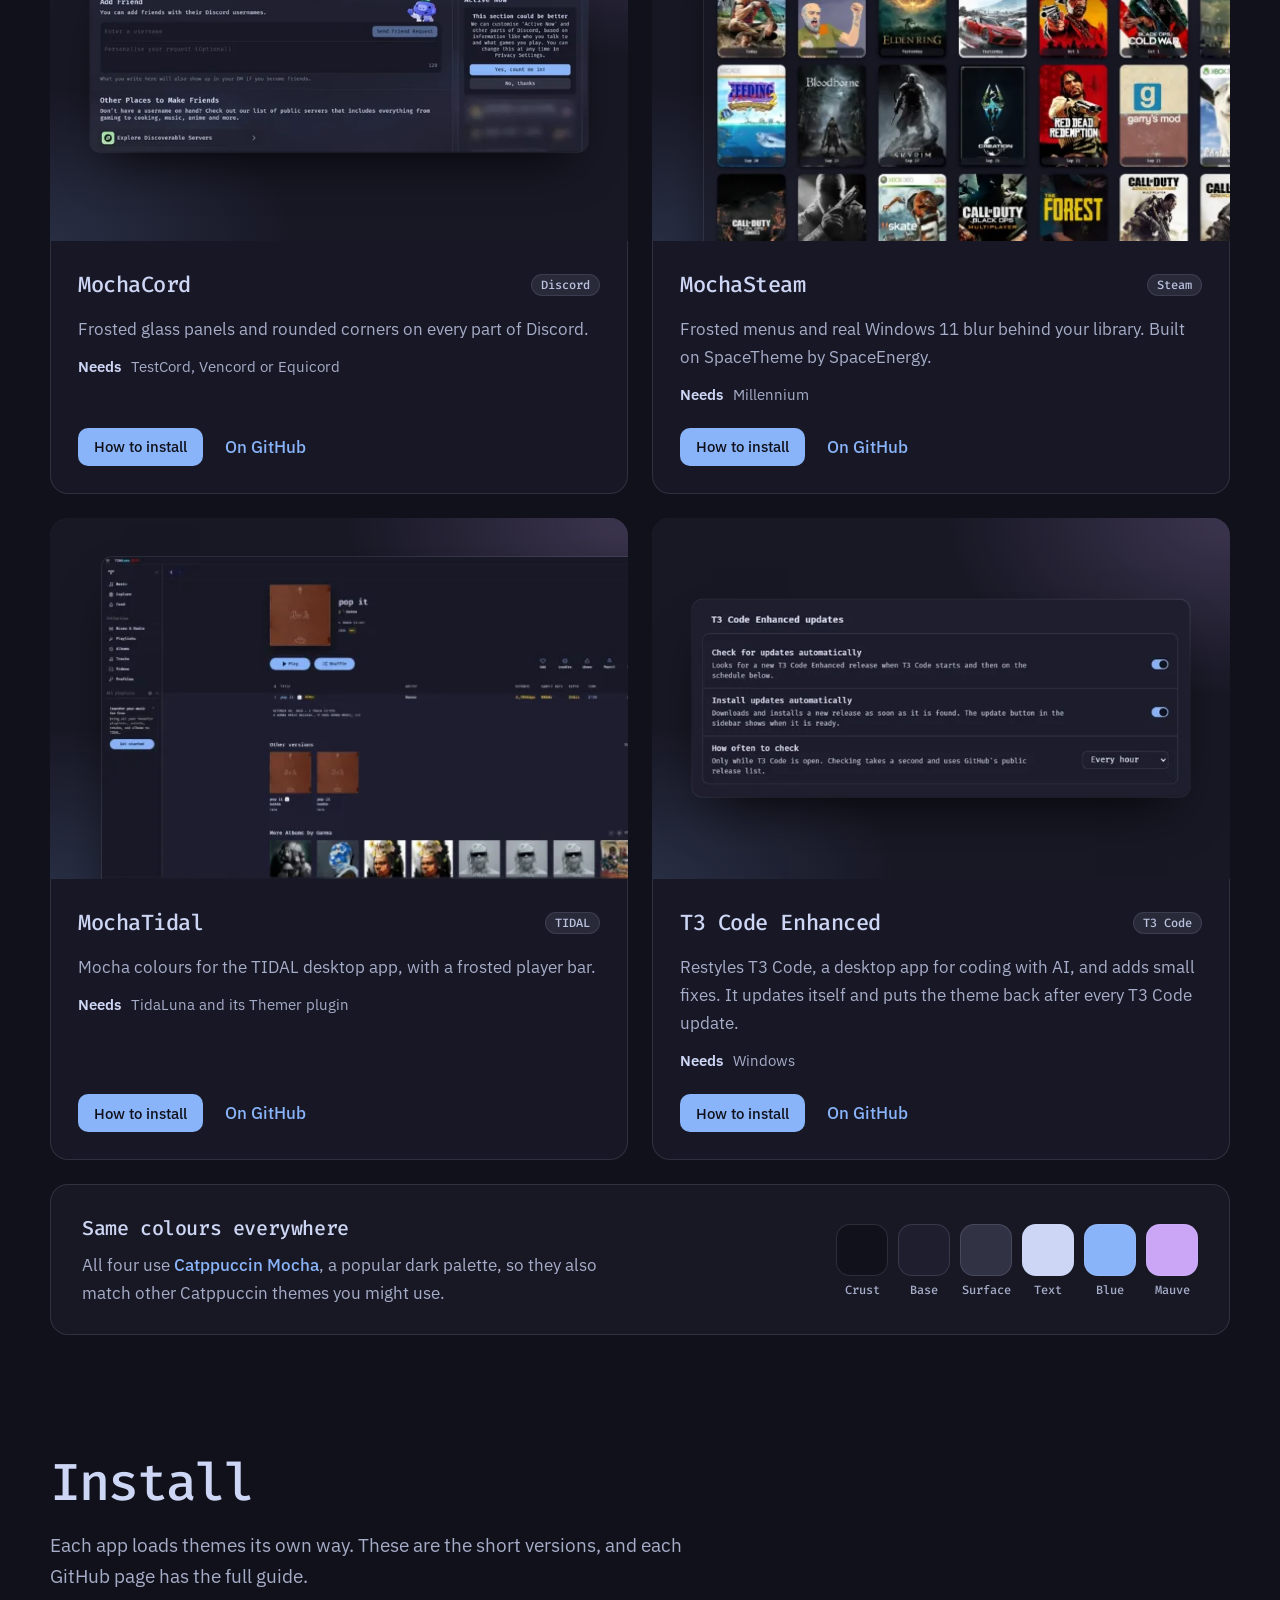
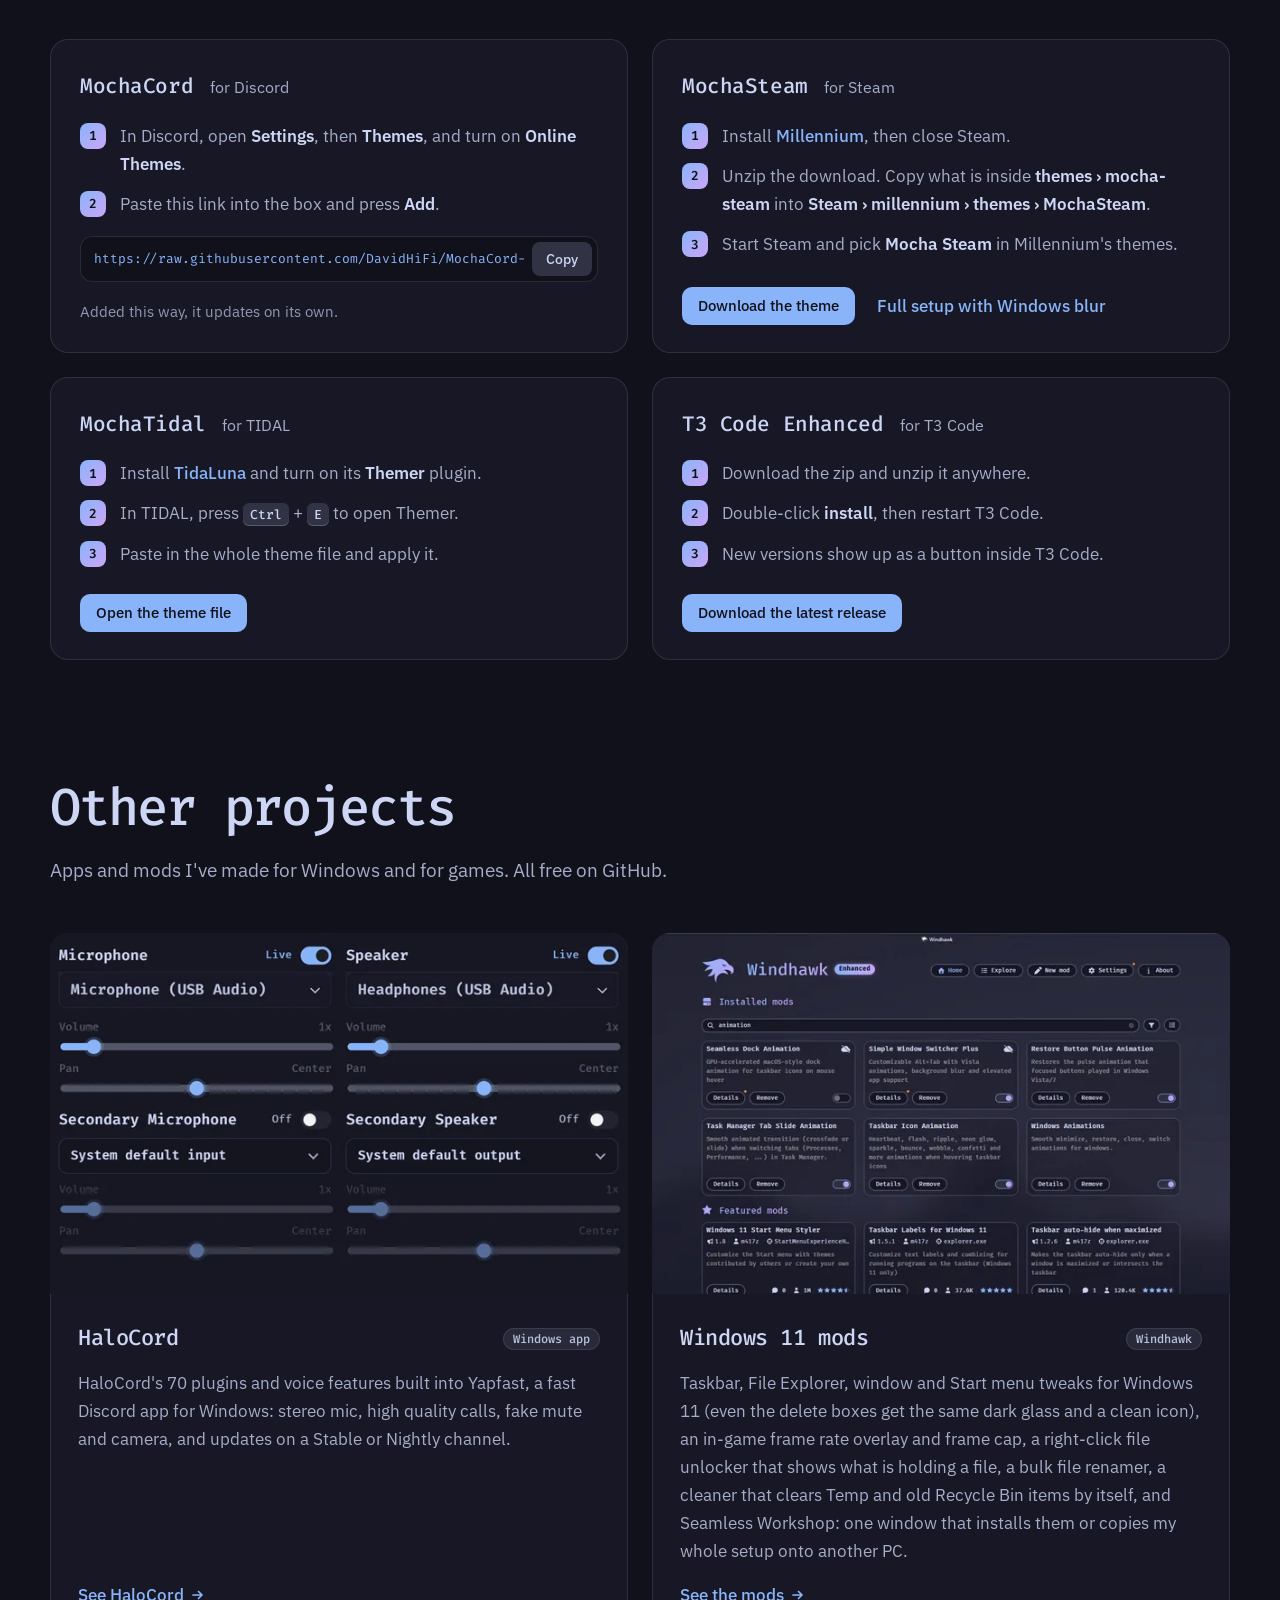
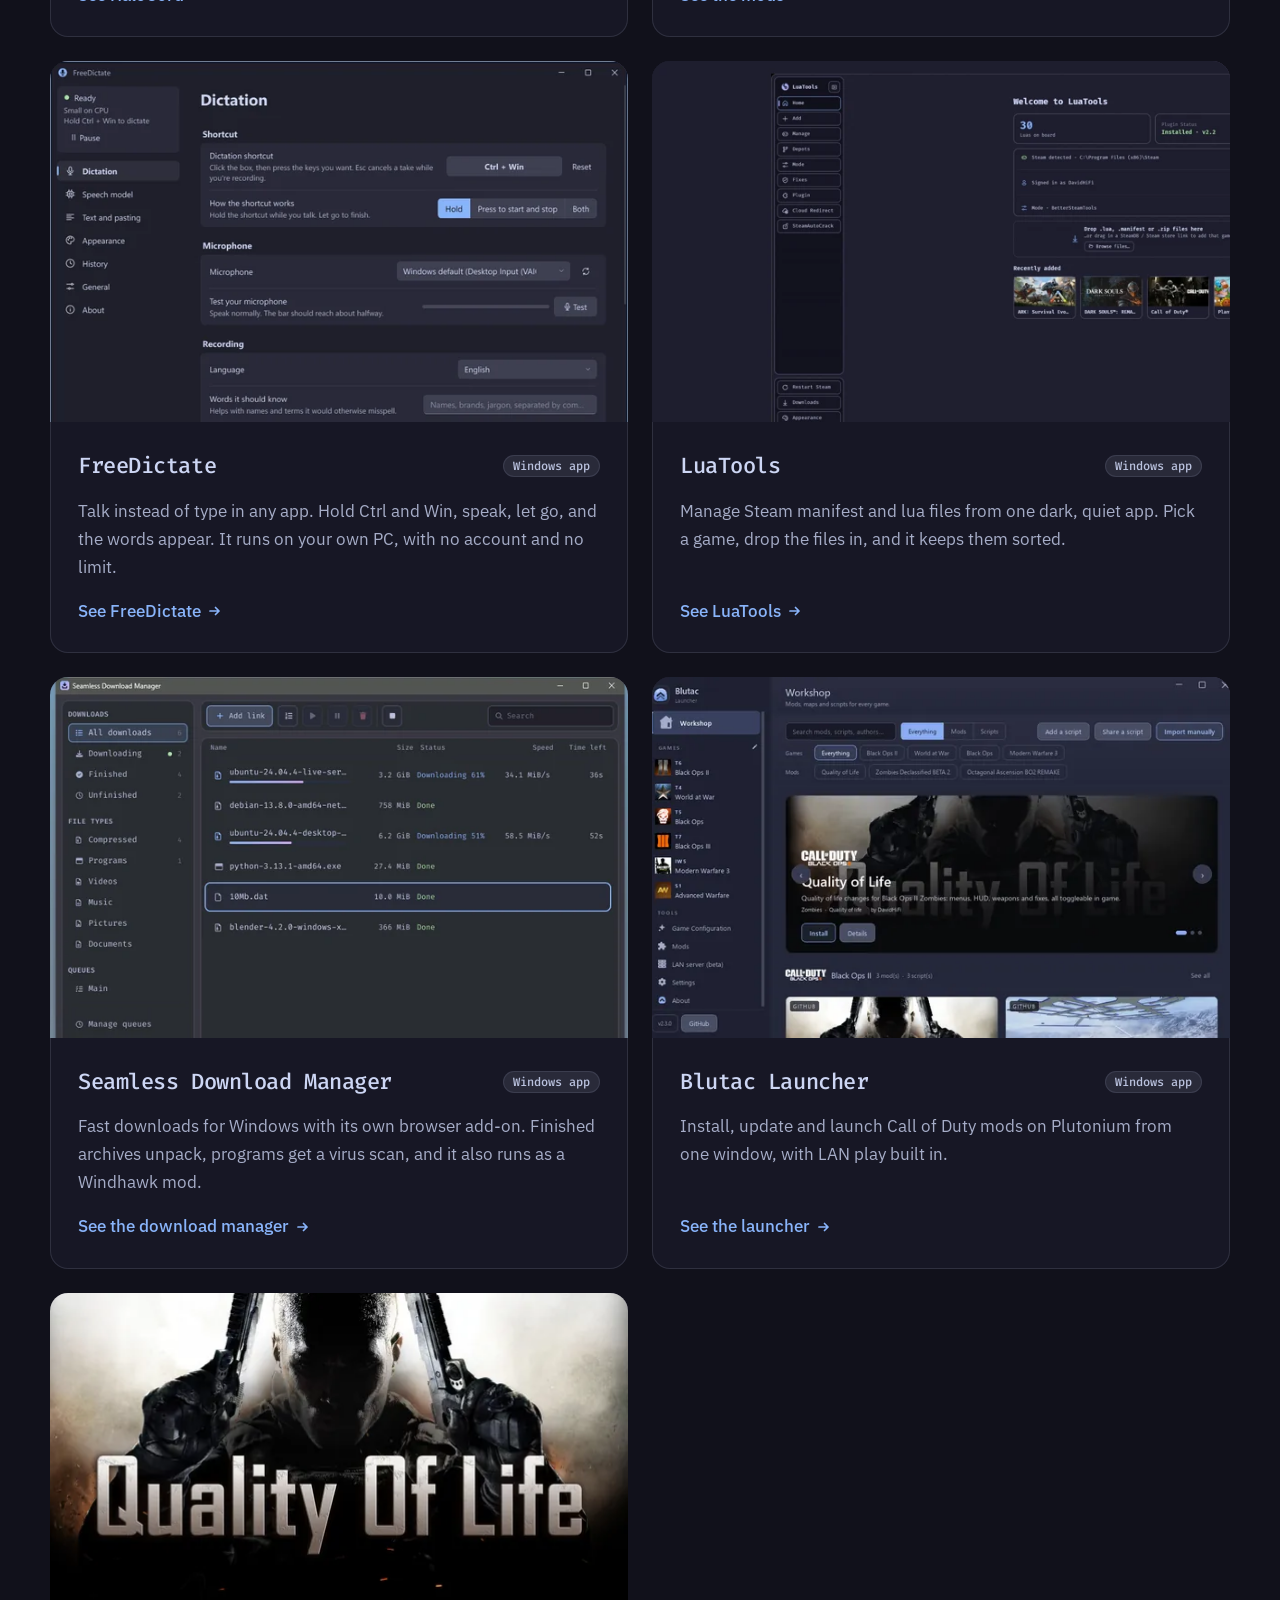
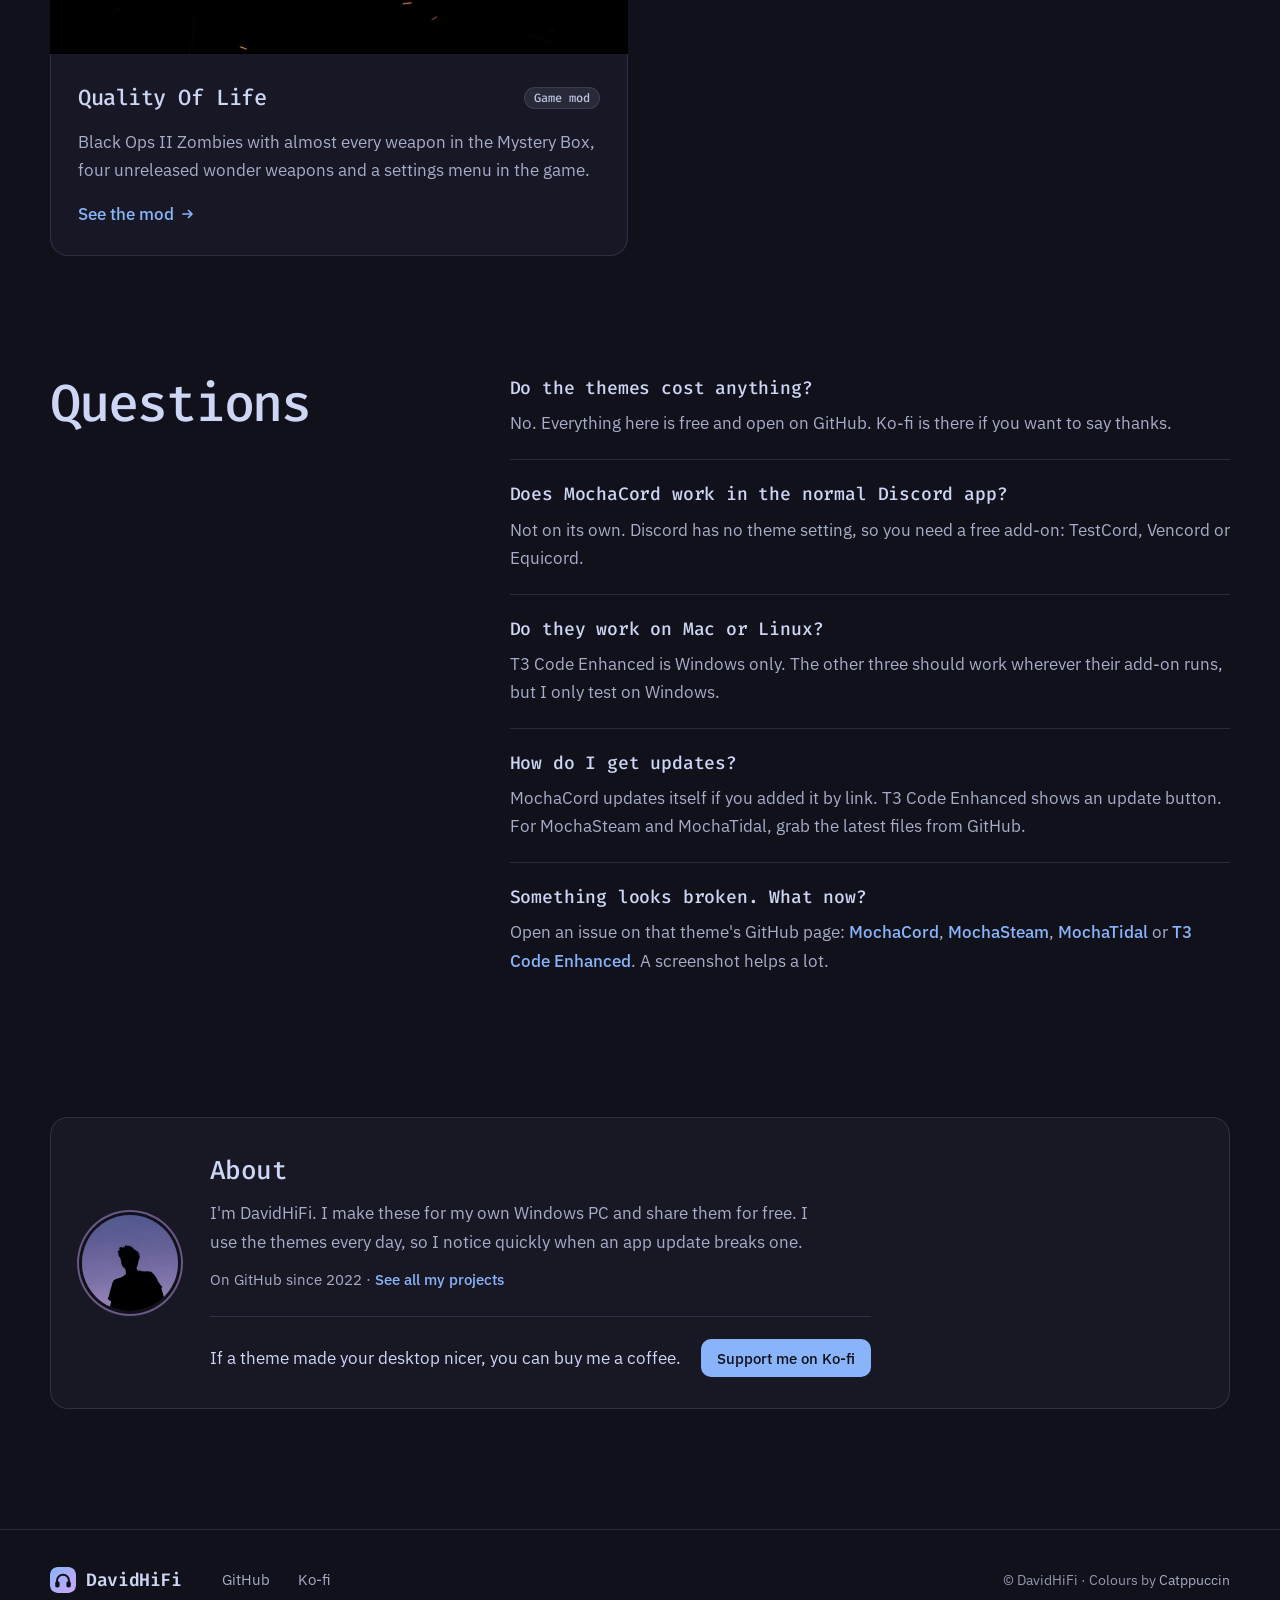
==== commit 198ee049: "Mention the bulk file renamer on the mods card" ====
--- a/index.html
+++ b/index.html
@@ -214,7 +214,7 @@
           <div class="card__media card__media--fill"><img src="img/windhawk-1200.webp" srcset="img/windhawk-640.webp 640w, img/windhawk-1200.webp 1200w" sizes="(min-width: 960px) 560px, 92vw" width="1200" height="750" loading="lazy" decoding="async" alt="Windhawk's mod list, restyled in Mocha colours"></div>
           <div class="card__body">
             <div class="card__title"><h3>Windows 11 mods</h3><span class="tag">Windhawk</span></div>
-            <p>Taskbar, File Explorer, window and Start menu tweaks for Windows 11 (even the delete boxes get the same dark glass and a clean icon), an in-game frame rate overlay and frame cap, a right-click file unlocker that shows what is holding a file, a cleaner that clears Temp and old Recycle Bin items by itself, and Seamless Workshop: one window that installs them or copies my whole setup onto another PC.</p>
+            <p>Taskbar, File Explorer, window and Start menu tweaks for Windows 11 (even the delete boxes get the same dark glass and a clean icon), an in-game frame rate overlay and frame cap, a right-click file unlocker that shows what is holding a file, a bulk file renamer, a cleaner that clears Temp and old Recycle Bin items by itself, and Seamless Workshop: one window that installs them or copies my whole setup onto another PC.</p>
             <p class="updated" data-repo="seamless-workshop" hidden></p>
             <span class="more">See the mods <svg class="arrow" viewBox="0 0 16 16" aria-hidden="true"><path d="M3 8h9M8.5 4.5 12 8l-3.5 3.5"/></svg></span>
           </div>
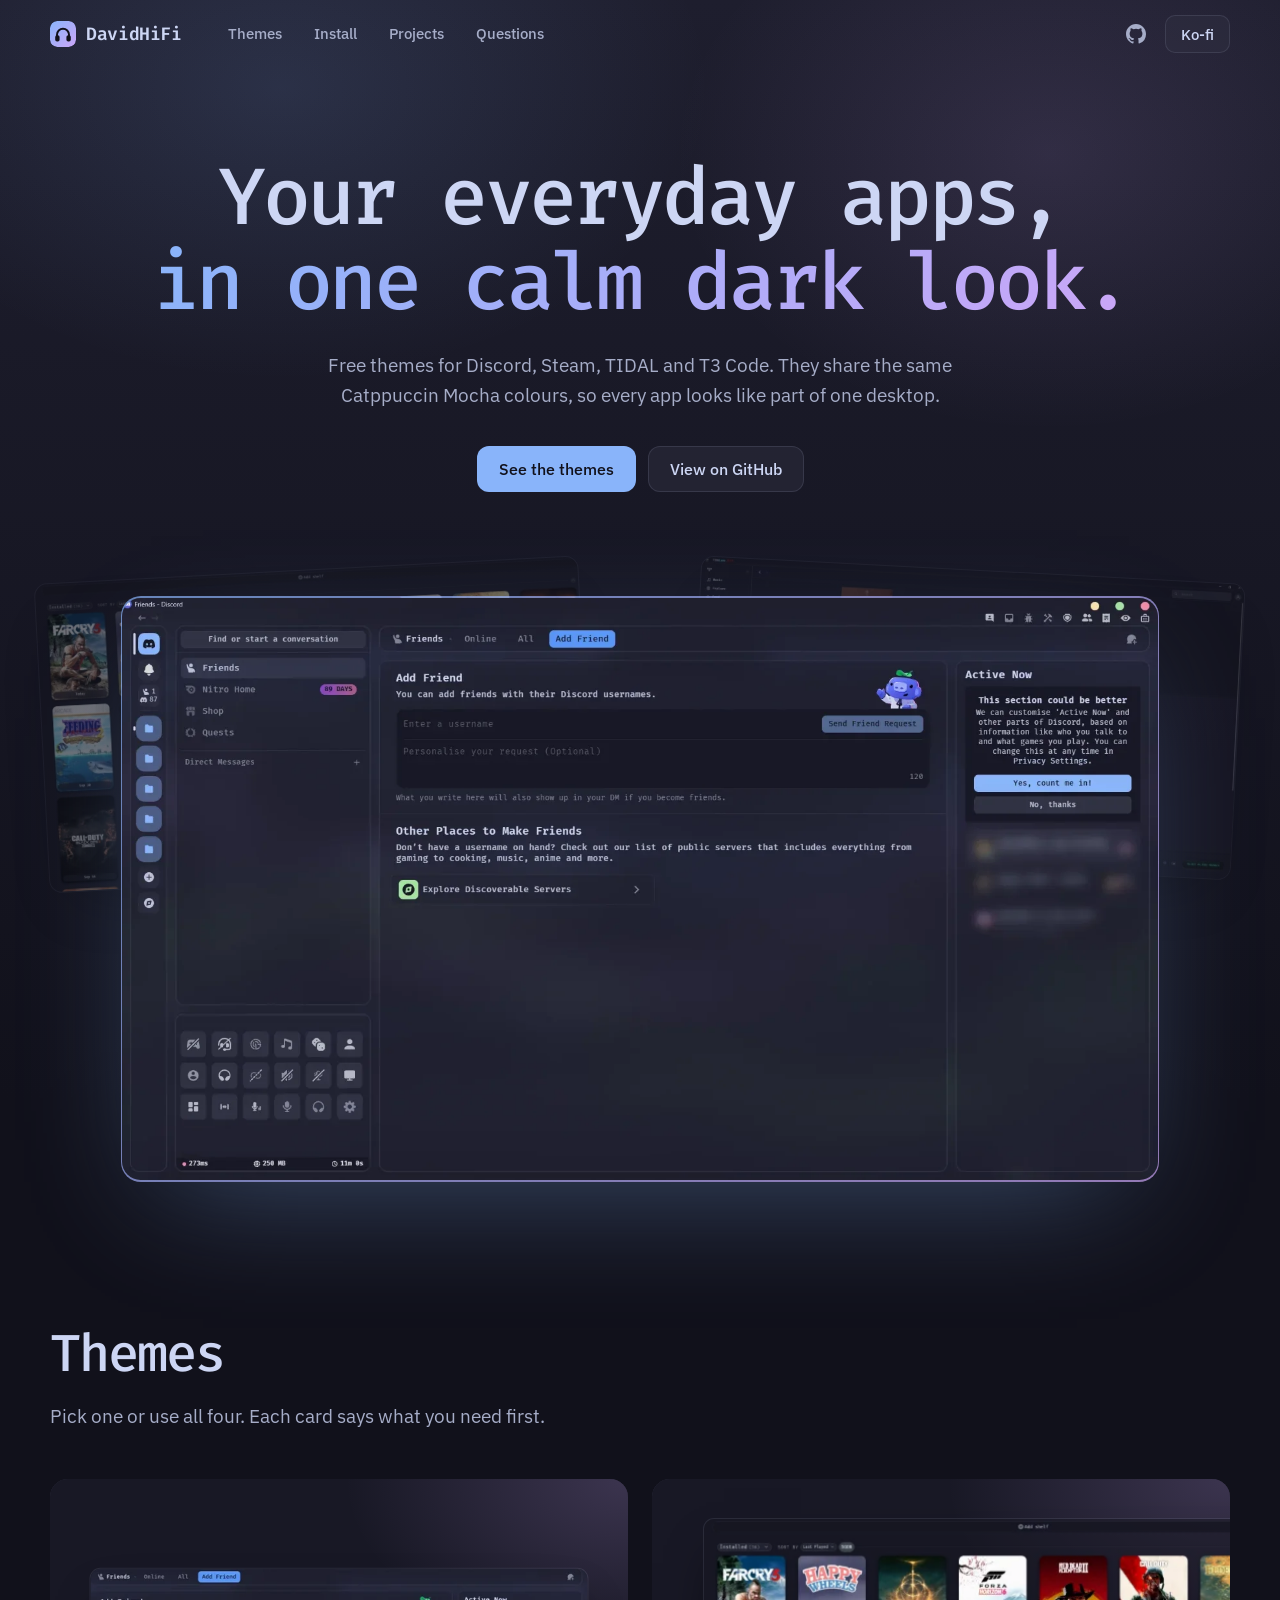
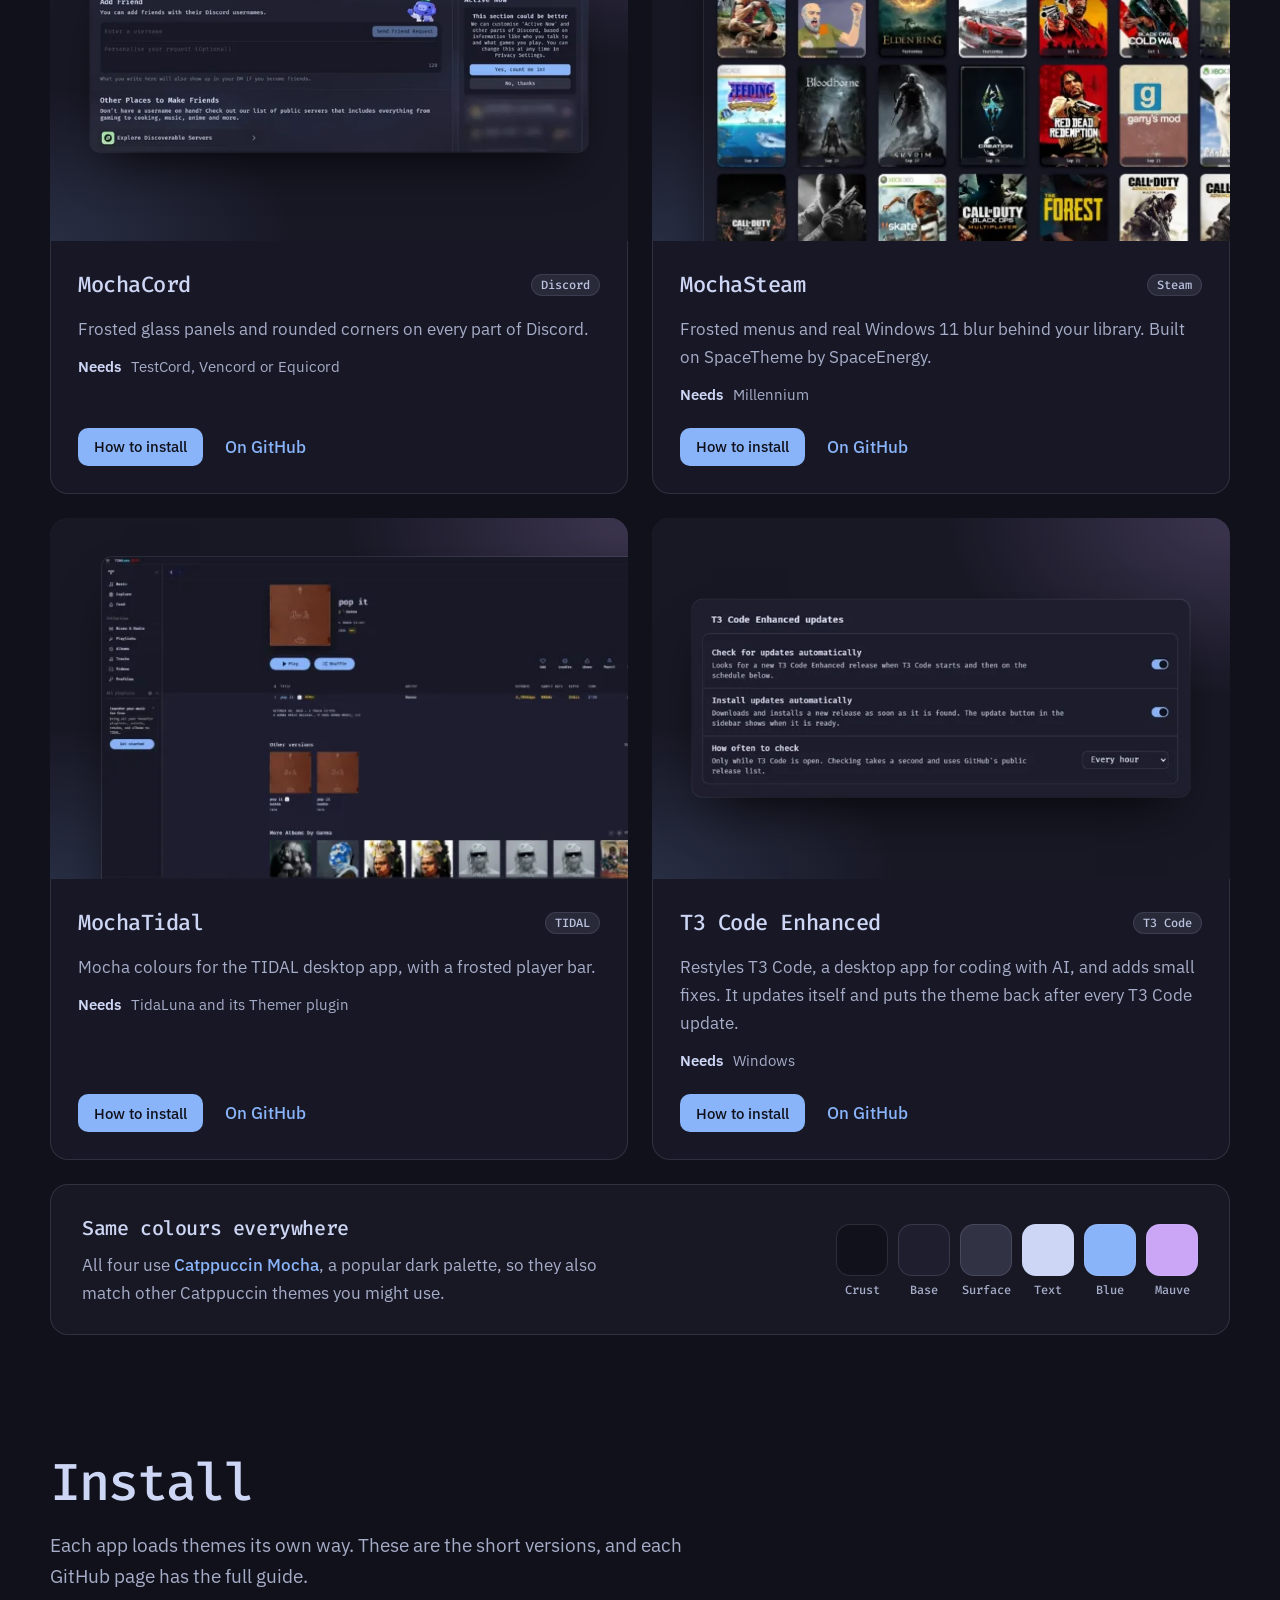
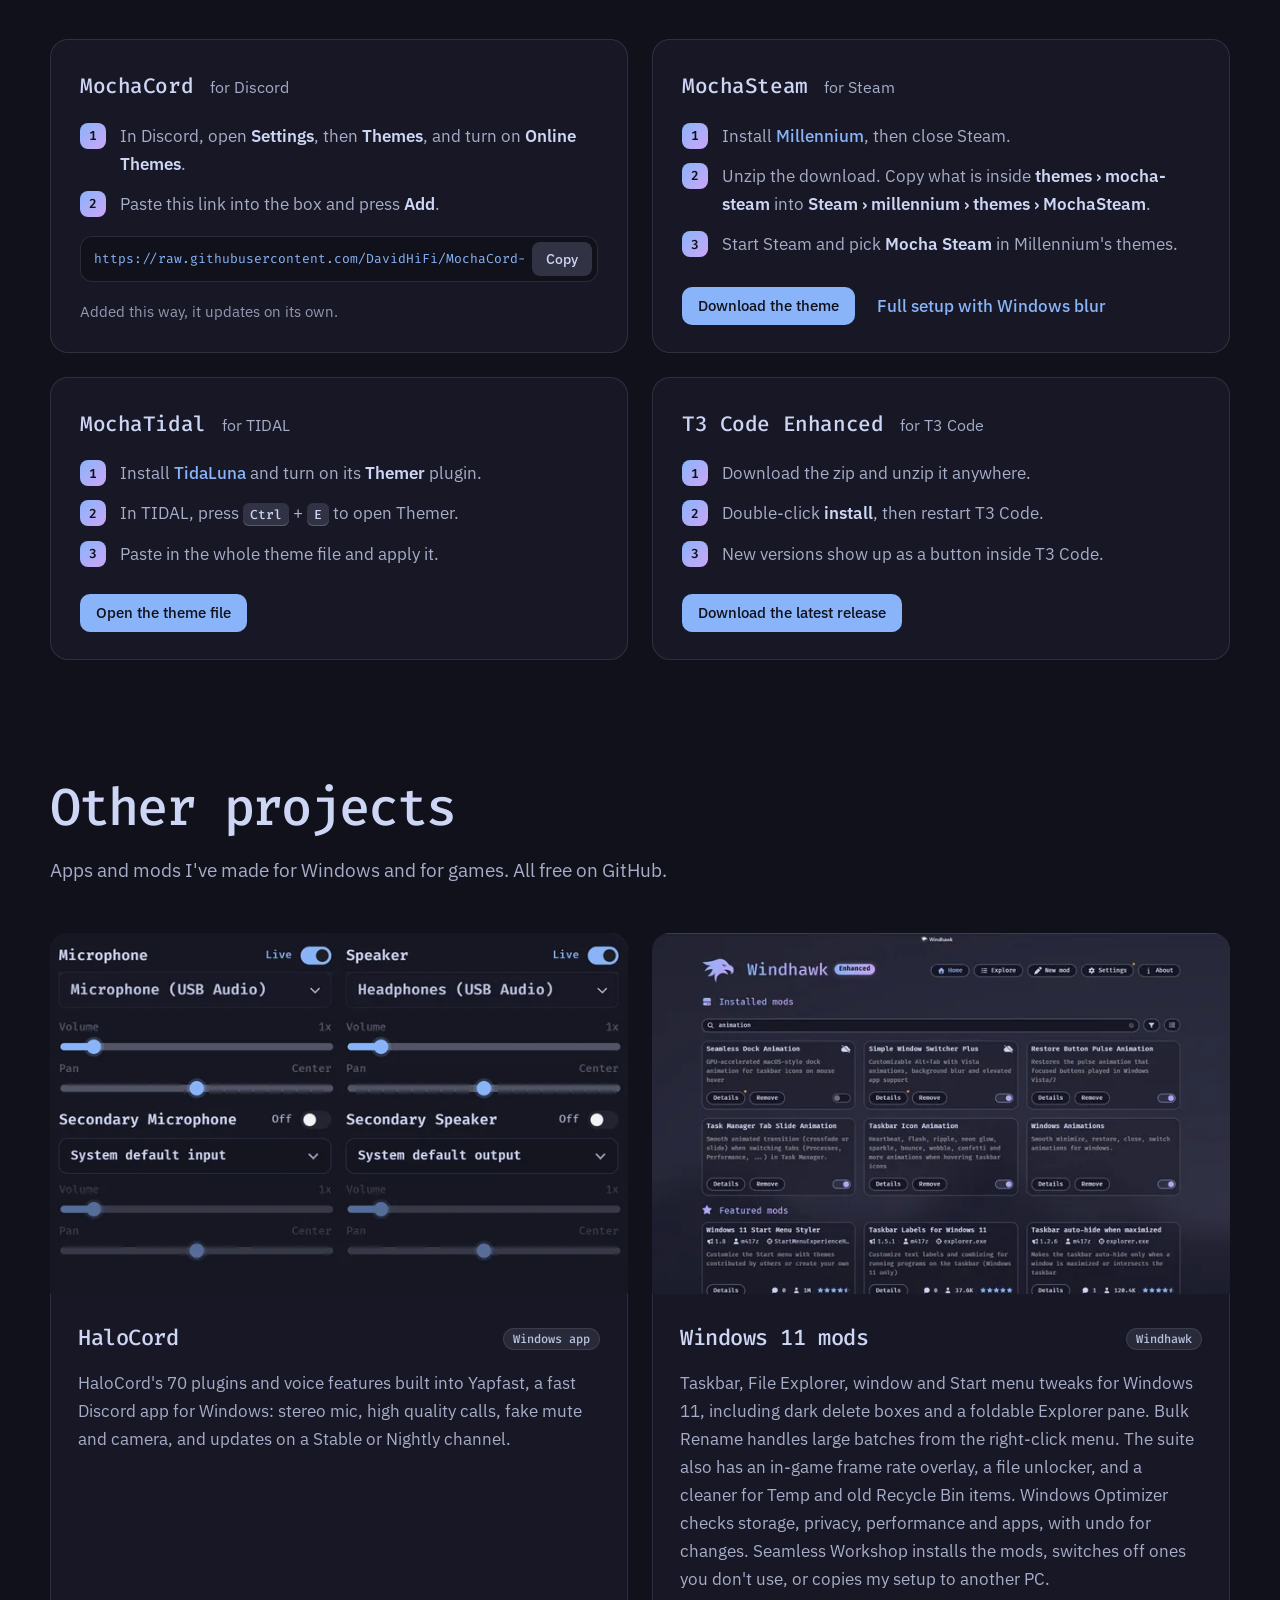
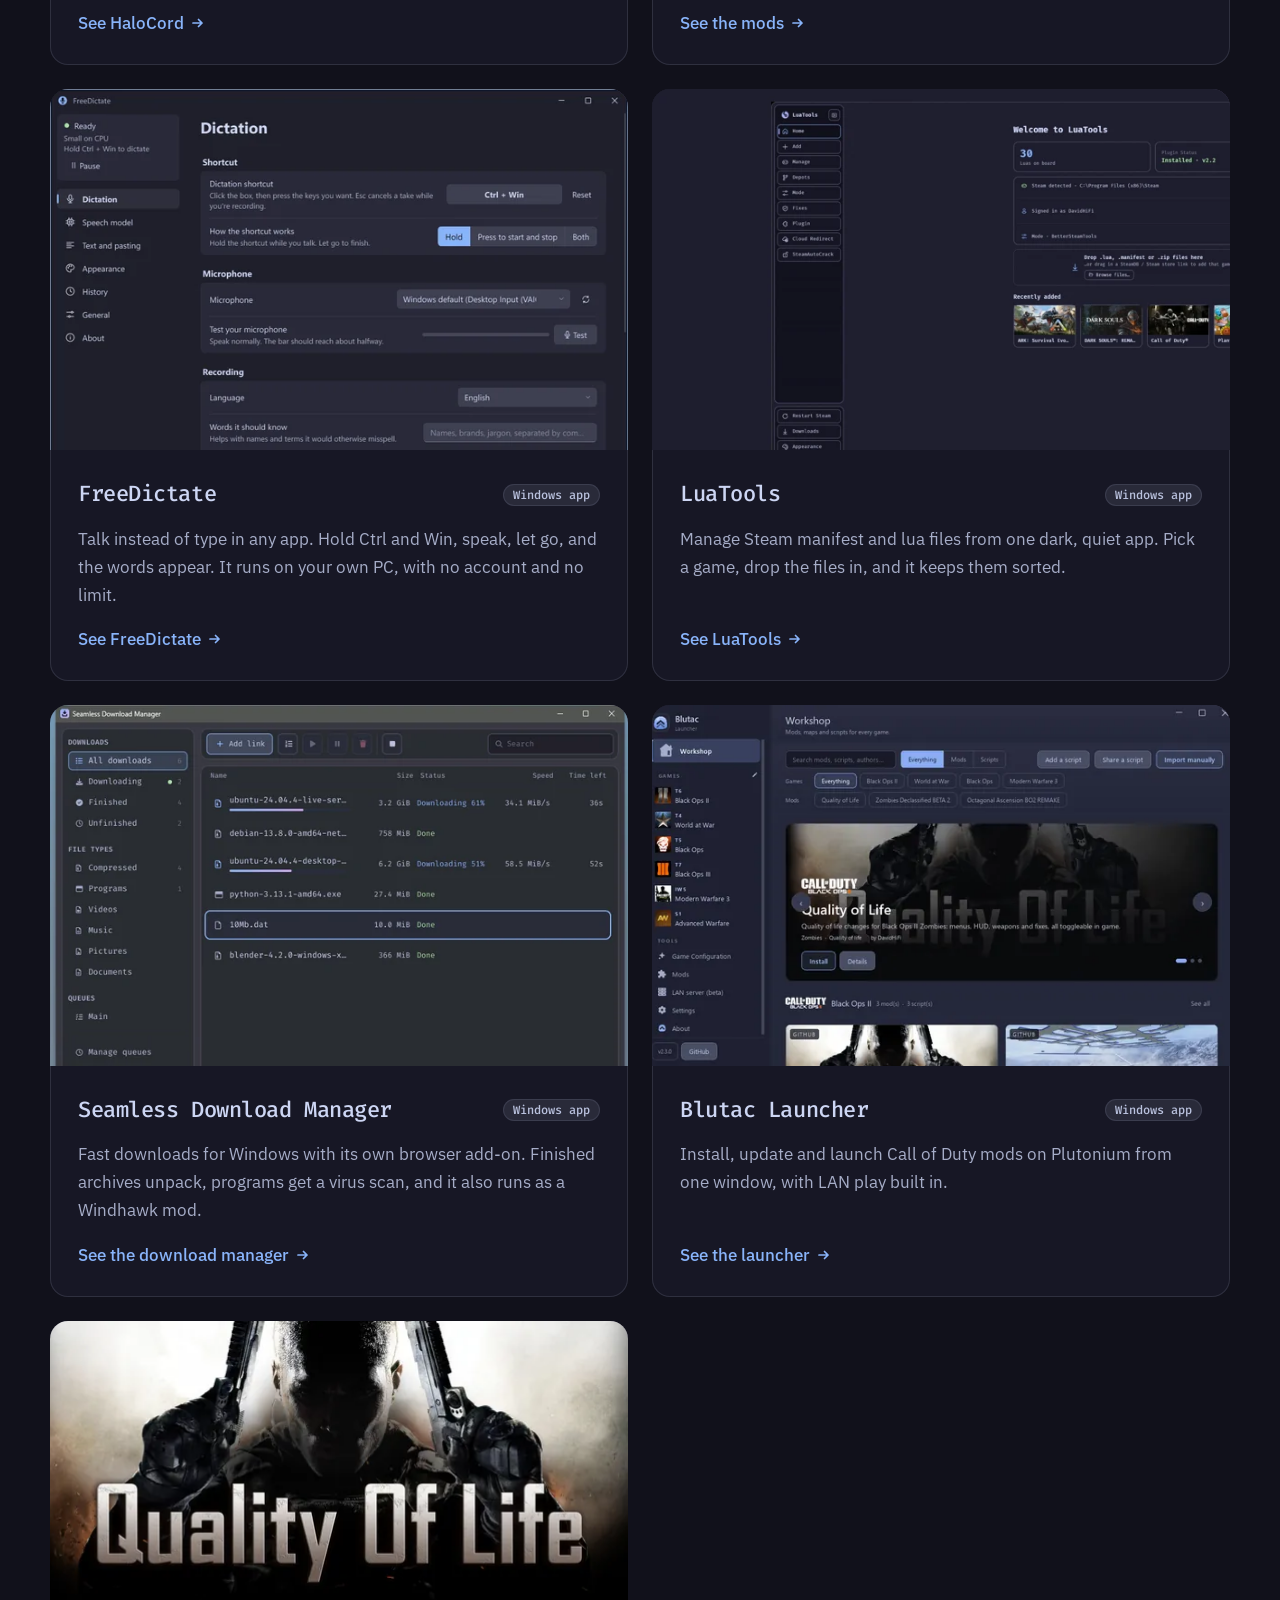
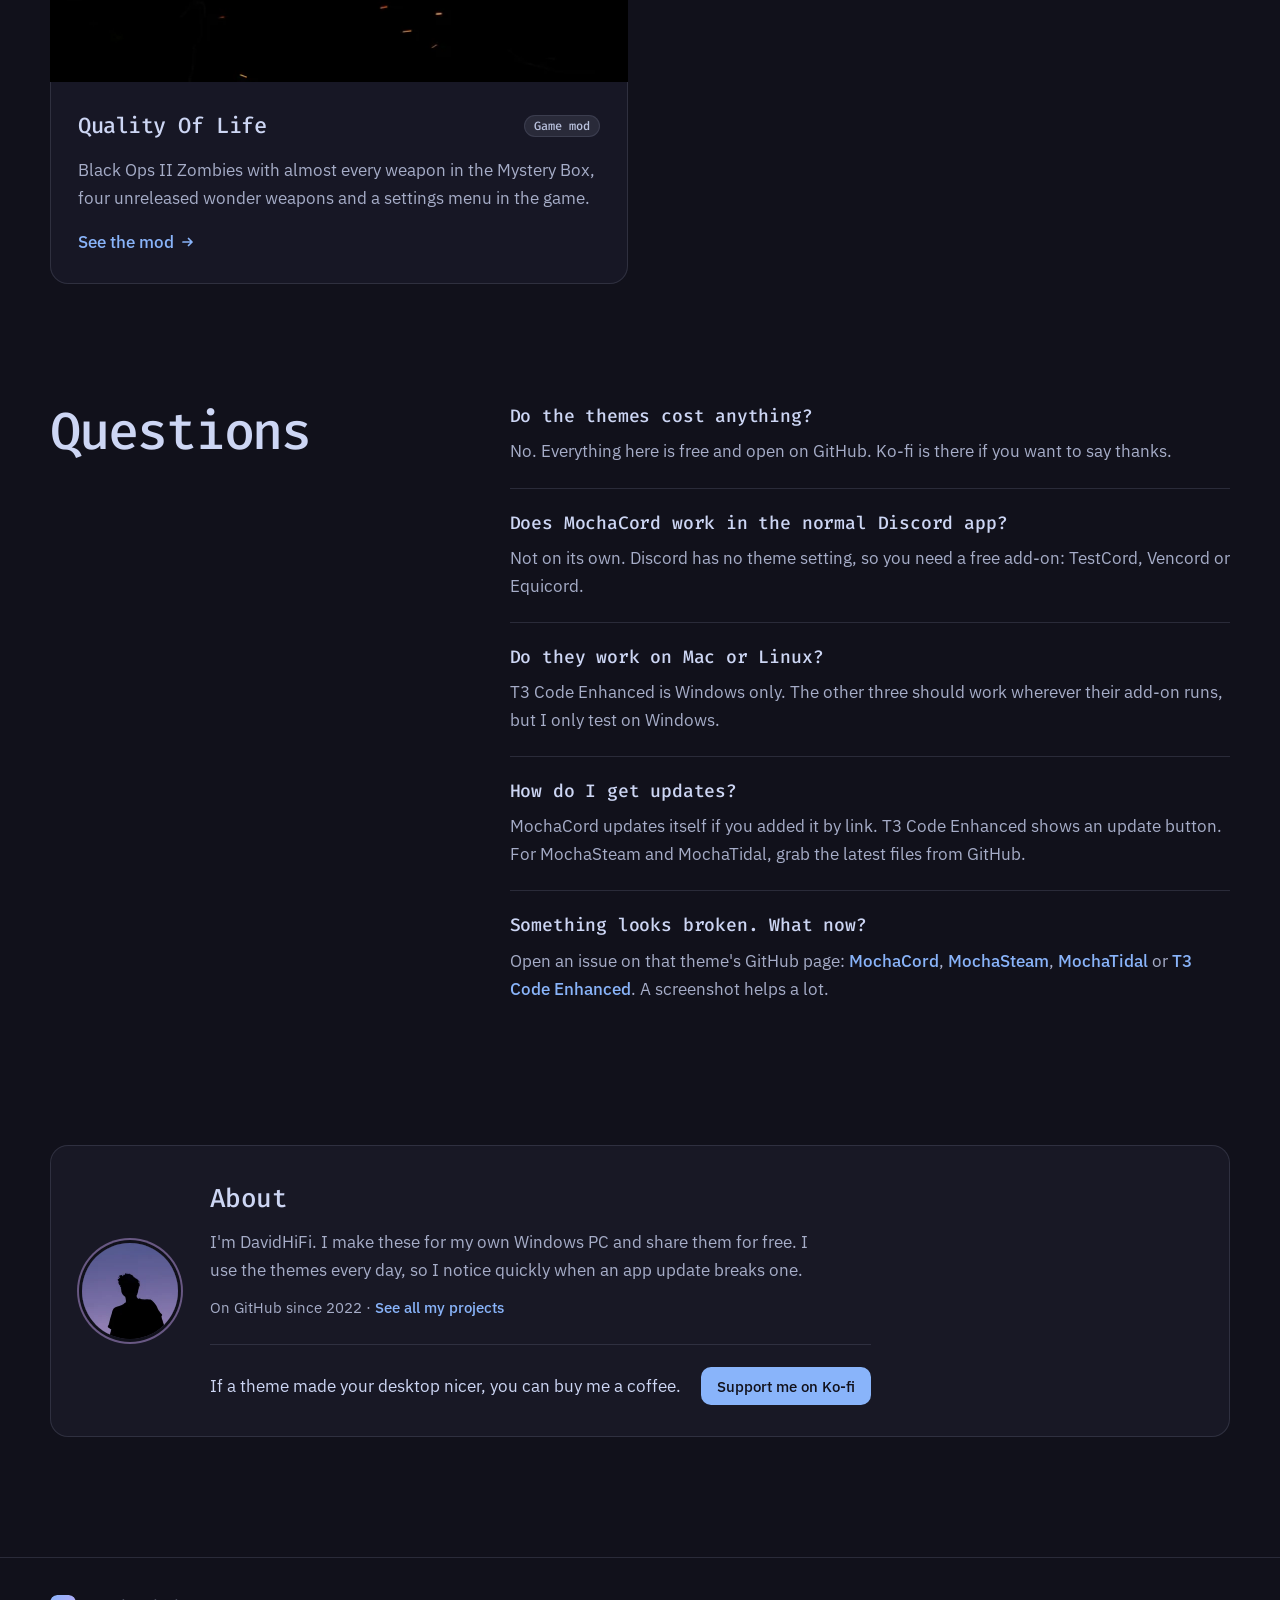
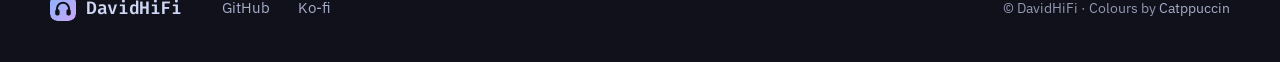
==== commit d69b3188: "Update Windows mods portfolio card Co-Authored-By: Claude Opus 5.5 <noreply@anthropic.com>" ====
--- a/index.html
+++ b/index.html
@@ -214,7 +214,7 @@
           <div class="card__media card__media--fill"><img src="img/windhawk-1200.webp" srcset="img/windhawk-640.webp 640w, img/windhawk-1200.webp 1200w" sizes="(min-width: 960px) 560px, 92vw" width="1200" height="750" loading="lazy" decoding="async" alt="Windhawk's mod list, restyled in Mocha colours"></div>
           <div class="card__body">
             <div class="card__title"><h3>Windows 11 mods</h3><span class="tag">Windhawk</span></div>
-            <p>Taskbar, File Explorer, window and Start menu tweaks for Windows 11 (even the delete boxes get the same dark glass and a clean icon), an in-game frame rate overlay and frame cap, a right-click file unlocker that shows what is holding a file, a bulk file renamer, a cleaner that clears Temp and old Recycle Bin items by itself, and Seamless Workshop: one window that installs them or copies my whole setup onto another PC.</p>
+            <p>Taskbar, File Explorer, window and Start menu tweaks for Windows 11, including dark delete boxes and a foldable Explorer pane. Bulk Rename handles large batches from the right-click menu. The suite also has an in-game frame rate overlay, a file unlocker, and a cleaner for Temp and old Recycle Bin items. Windows Optimizer checks storage, privacy, performance and apps, with undo for changes. Seamless Workshop installs the mods, switches off ones you don't use, or copies my setup to another PC.</p>
             <p class="updated" data-repo="seamless-workshop" hidden></p>
             <span class="more">See the mods <svg class="arrow" viewBox="0 0 16 16" aria-hidden="true"><path d="M3 8h9M8.5 4.5 12 8l-3.5 3.5"/></svg></span>
           </div>
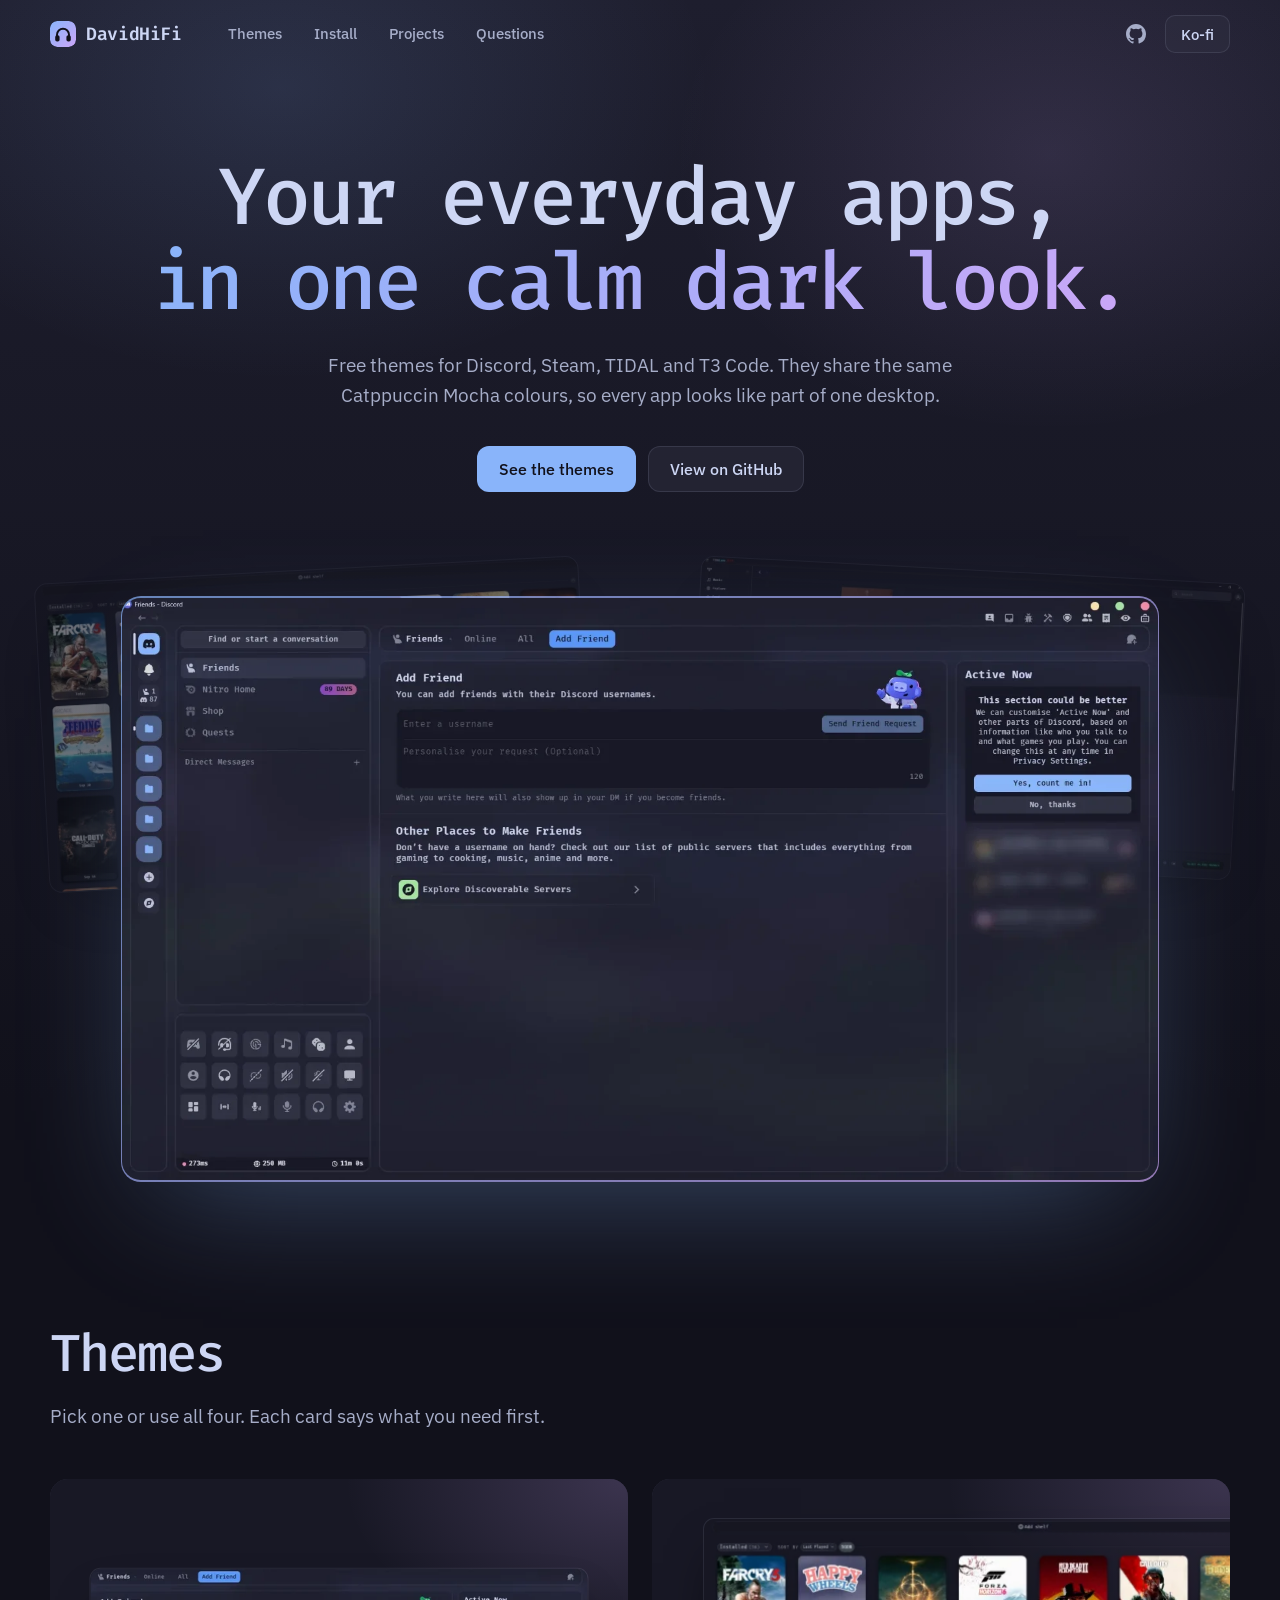
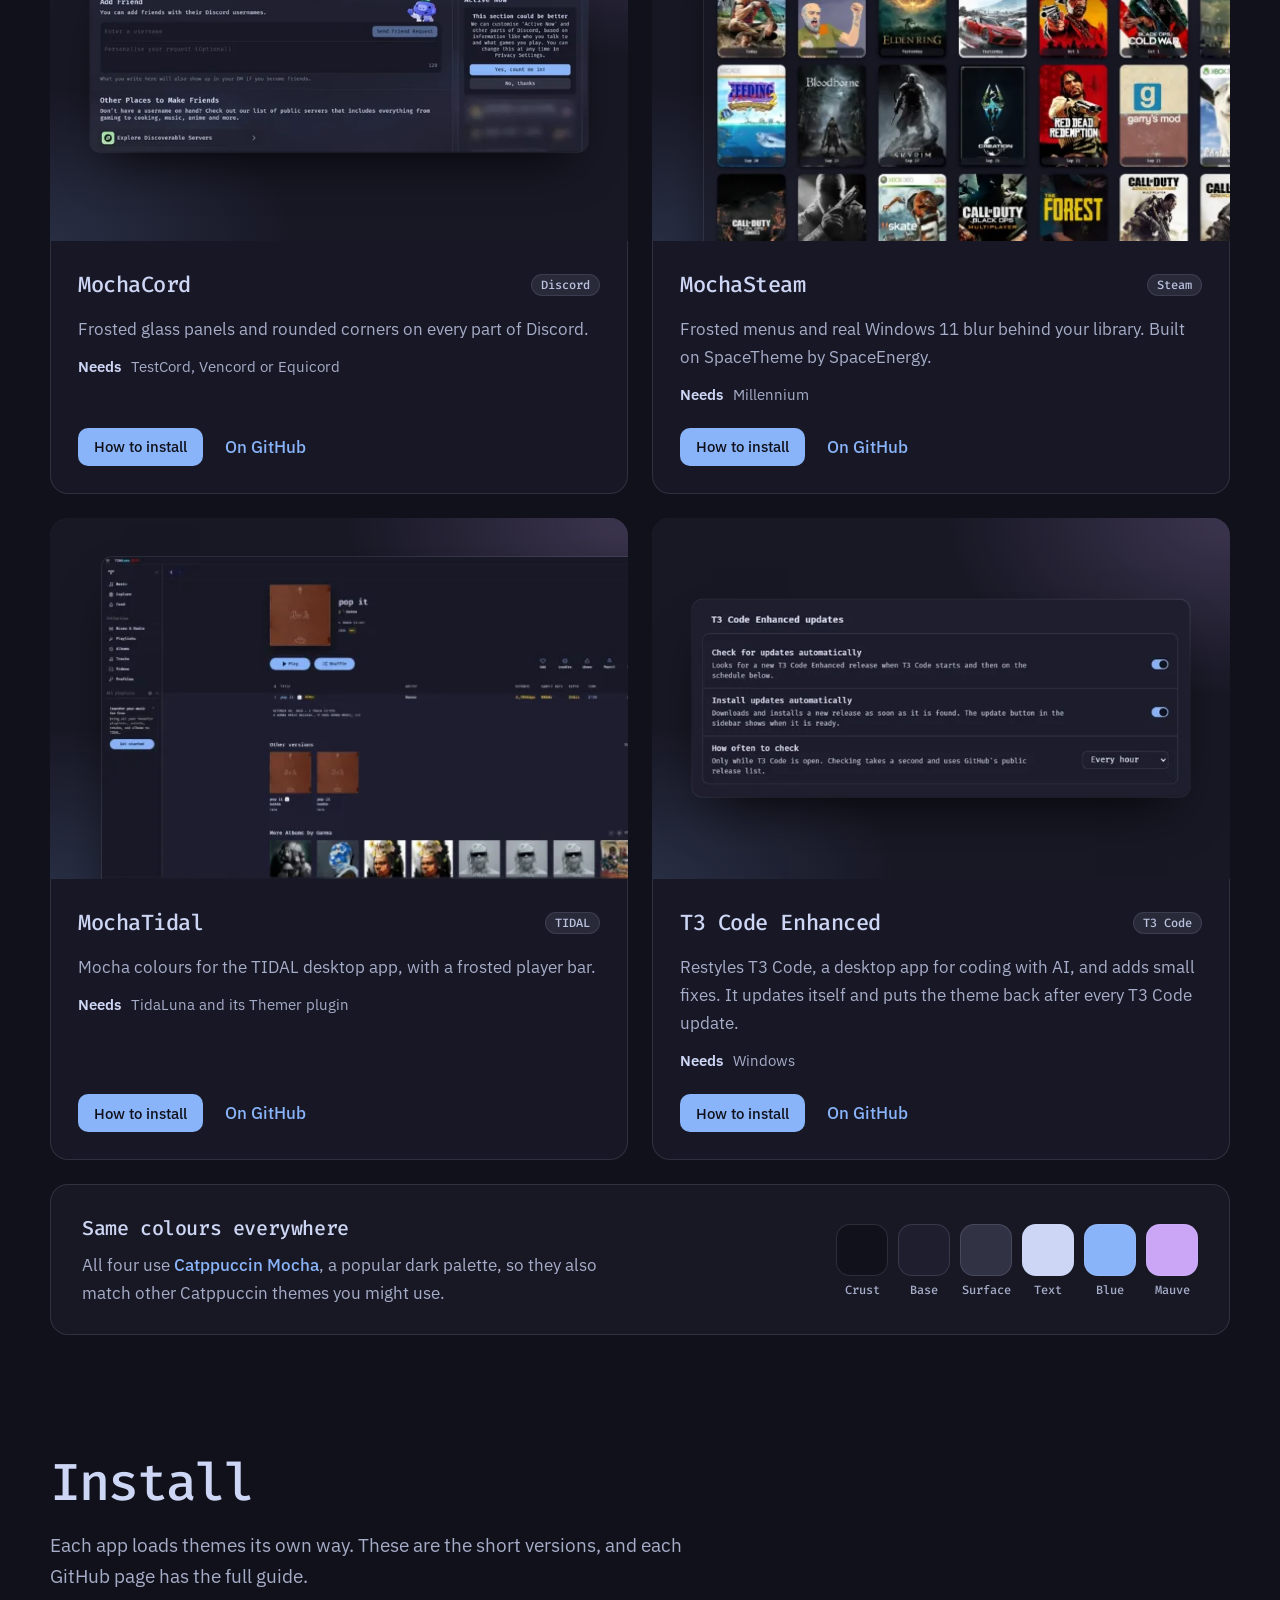
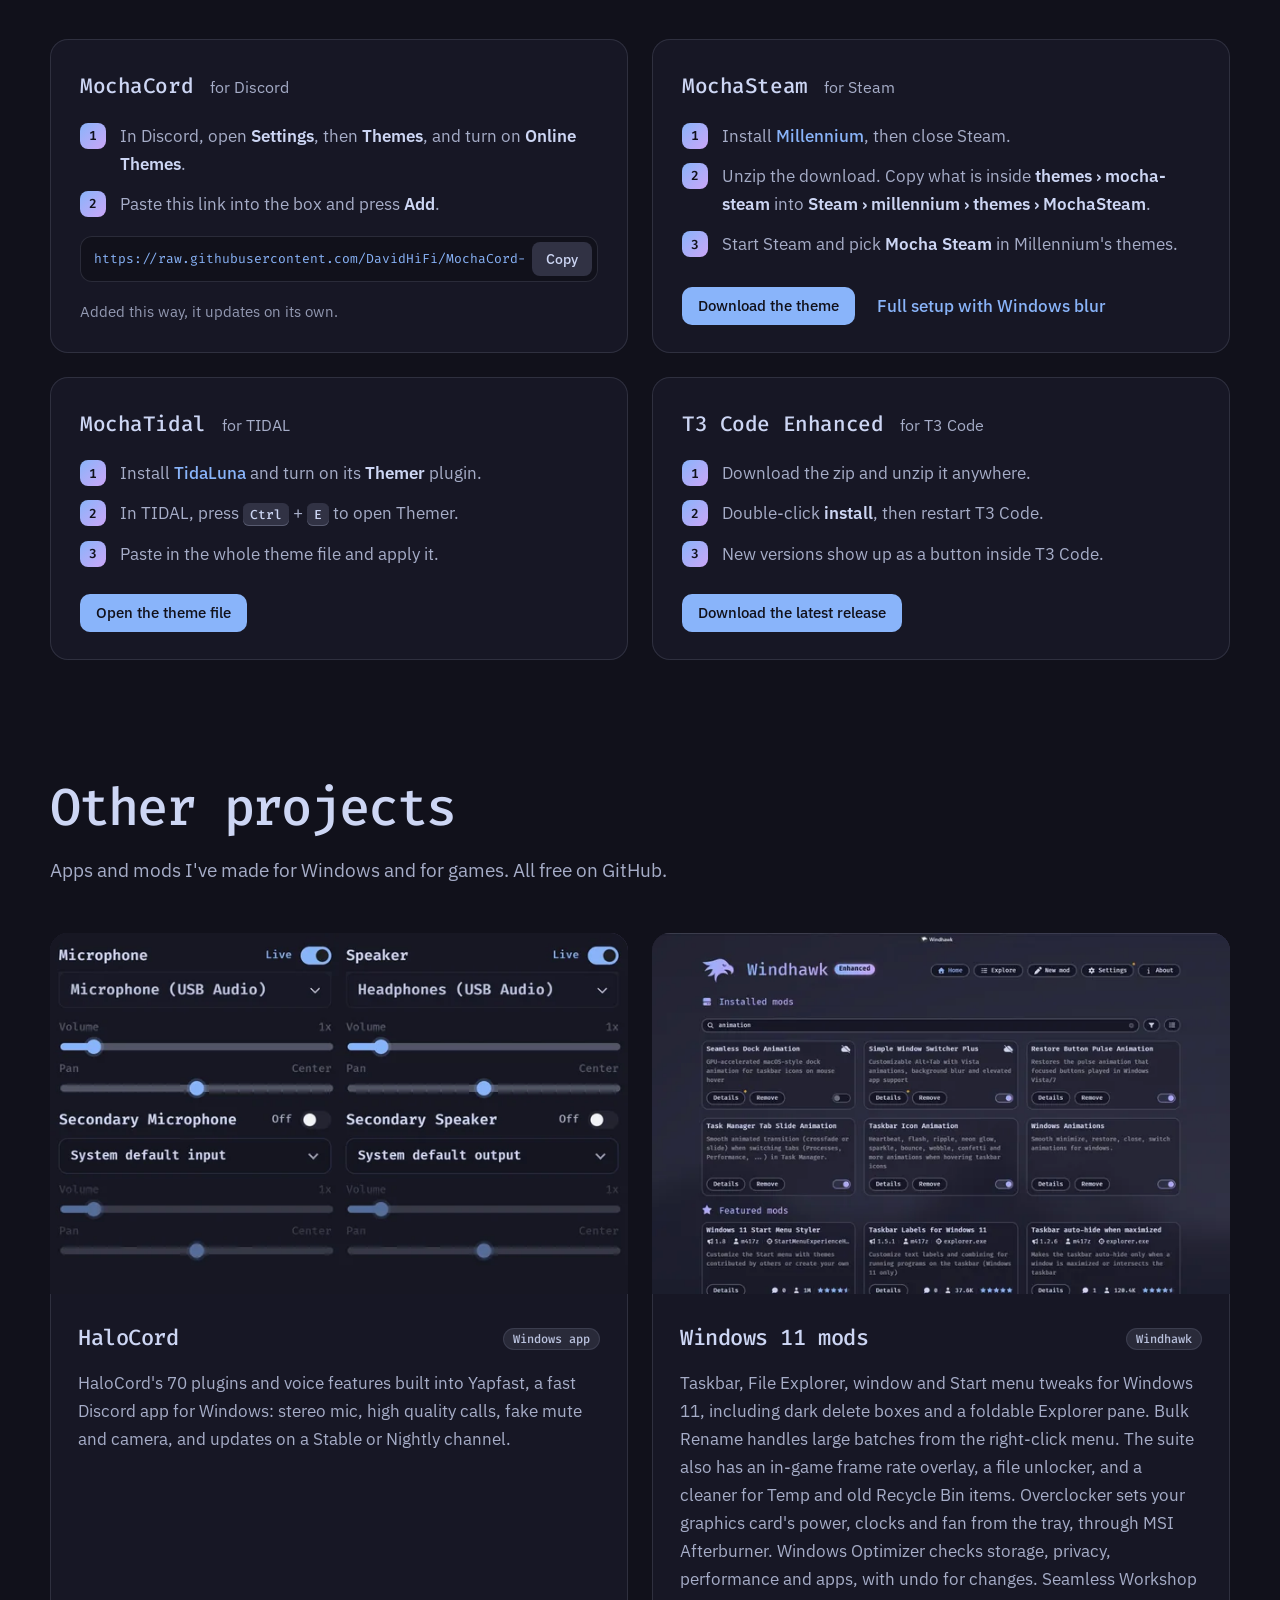
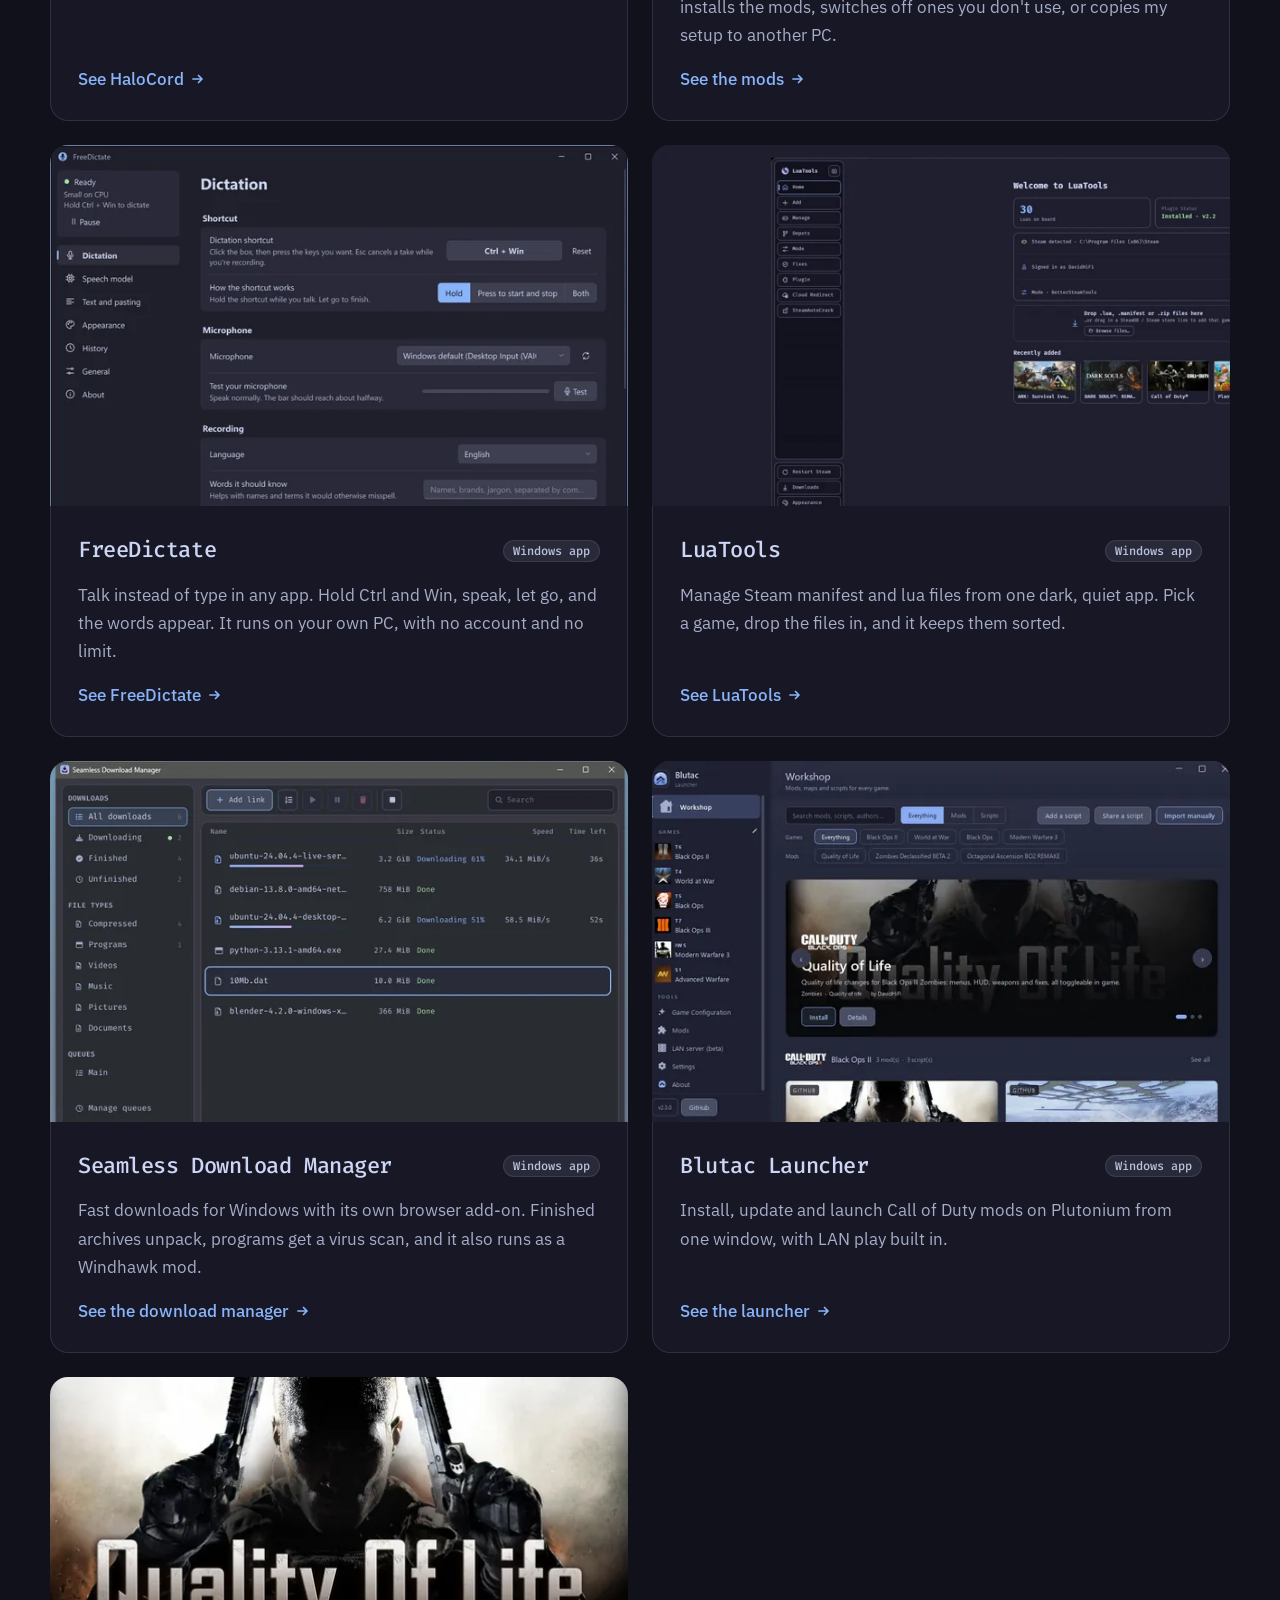
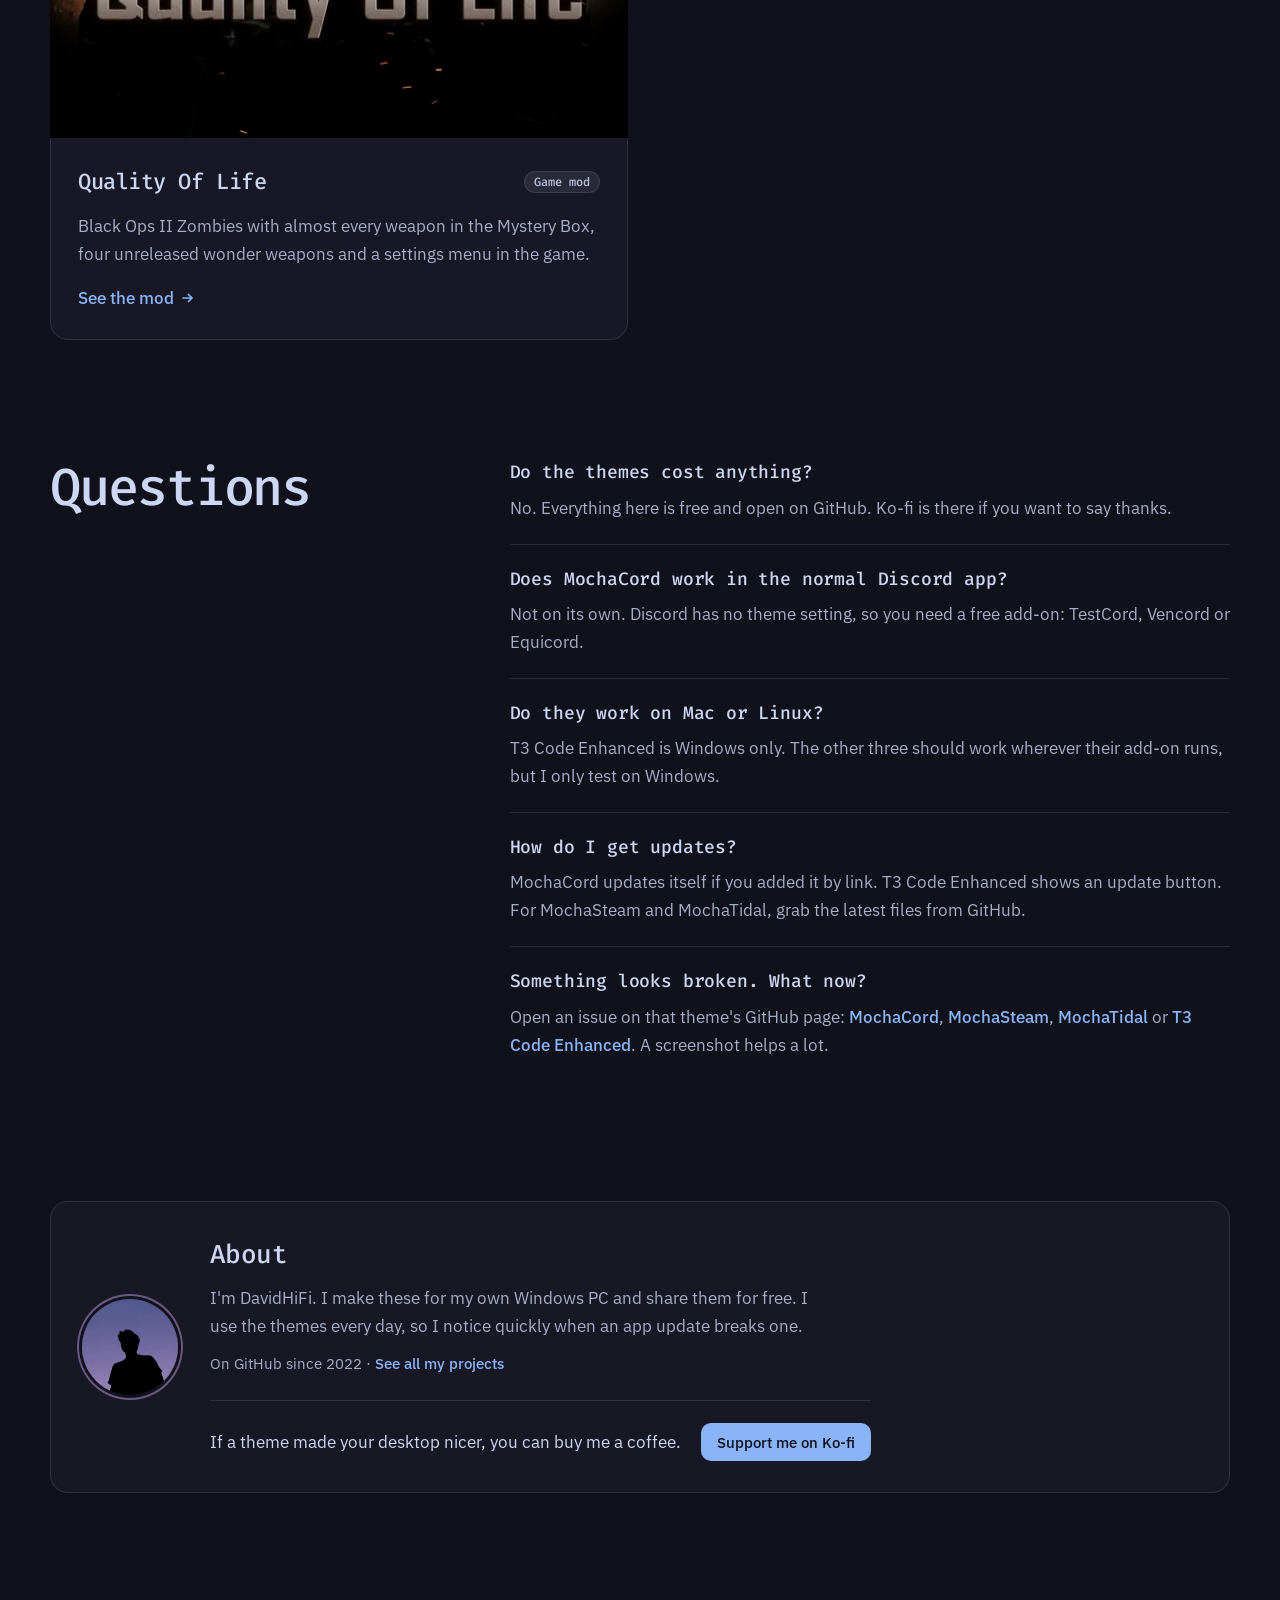
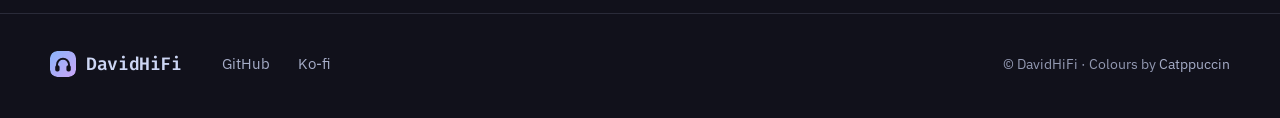
==== commit 9aa30d49: "Mention Seamless Overclocker on the mods card Co-Authored-By: Claude Opus 5.5 <noreply@anthropic.com" ====
--- a/index.html
+++ b/index.html
@@ -214,7 +214,7 @@
           <div class="card__media card__media--fill"><img src="img/windhawk-1200.webp" srcset="img/windhawk-640.webp 640w, img/windhawk-1200.webp 1200w" sizes="(min-width: 960px) 560px, 92vw" width="1200" height="750" loading="lazy" decoding="async" alt="Windhawk's mod list, restyled in Mocha colours"></div>
           <div class="card__body">
             <div class="card__title"><h3>Windows 11 mods</h3><span class="tag">Windhawk</span></div>
-            <p>Taskbar, File Explorer, window and Start menu tweaks for Windows 11, including dark delete boxes and a foldable Explorer pane. Bulk Rename handles large batches from the right-click menu. The suite also has an in-game frame rate overlay, a file unlocker, and a cleaner for Temp and old Recycle Bin items. Windows Optimizer checks storage, privacy, performance and apps, with undo for changes. Seamless Workshop installs the mods, switches off ones you don't use, or copies my setup to another PC.</p>
+            <p>Taskbar, File Explorer, window and Start menu tweaks for Windows 11, including dark delete boxes and a foldable Explorer pane. Bulk Rename handles large batches from the right-click menu. The suite also has an in-game frame rate overlay, a file unlocker, and a cleaner for Temp and old Recycle Bin items. Overclocker sets your graphics card's power, clocks and fan from the tray, through MSI Afterburner. Windows Optimizer checks storage, privacy, performance and apps, with undo for changes. Seamless Workshop installs the mods, switches off ones you don't use, or copies my setup to another PC.</p>
             <p class="updated" data-repo="seamless-workshop" hidden></p>
             <span class="more">See the mods <svg class="arrow" viewBox="0 0 16 16" aria-hidden="true"><path d="M3 8h9M8.5 4.5 12 8l-3.5 3.5"/></svg></span>
           </div>
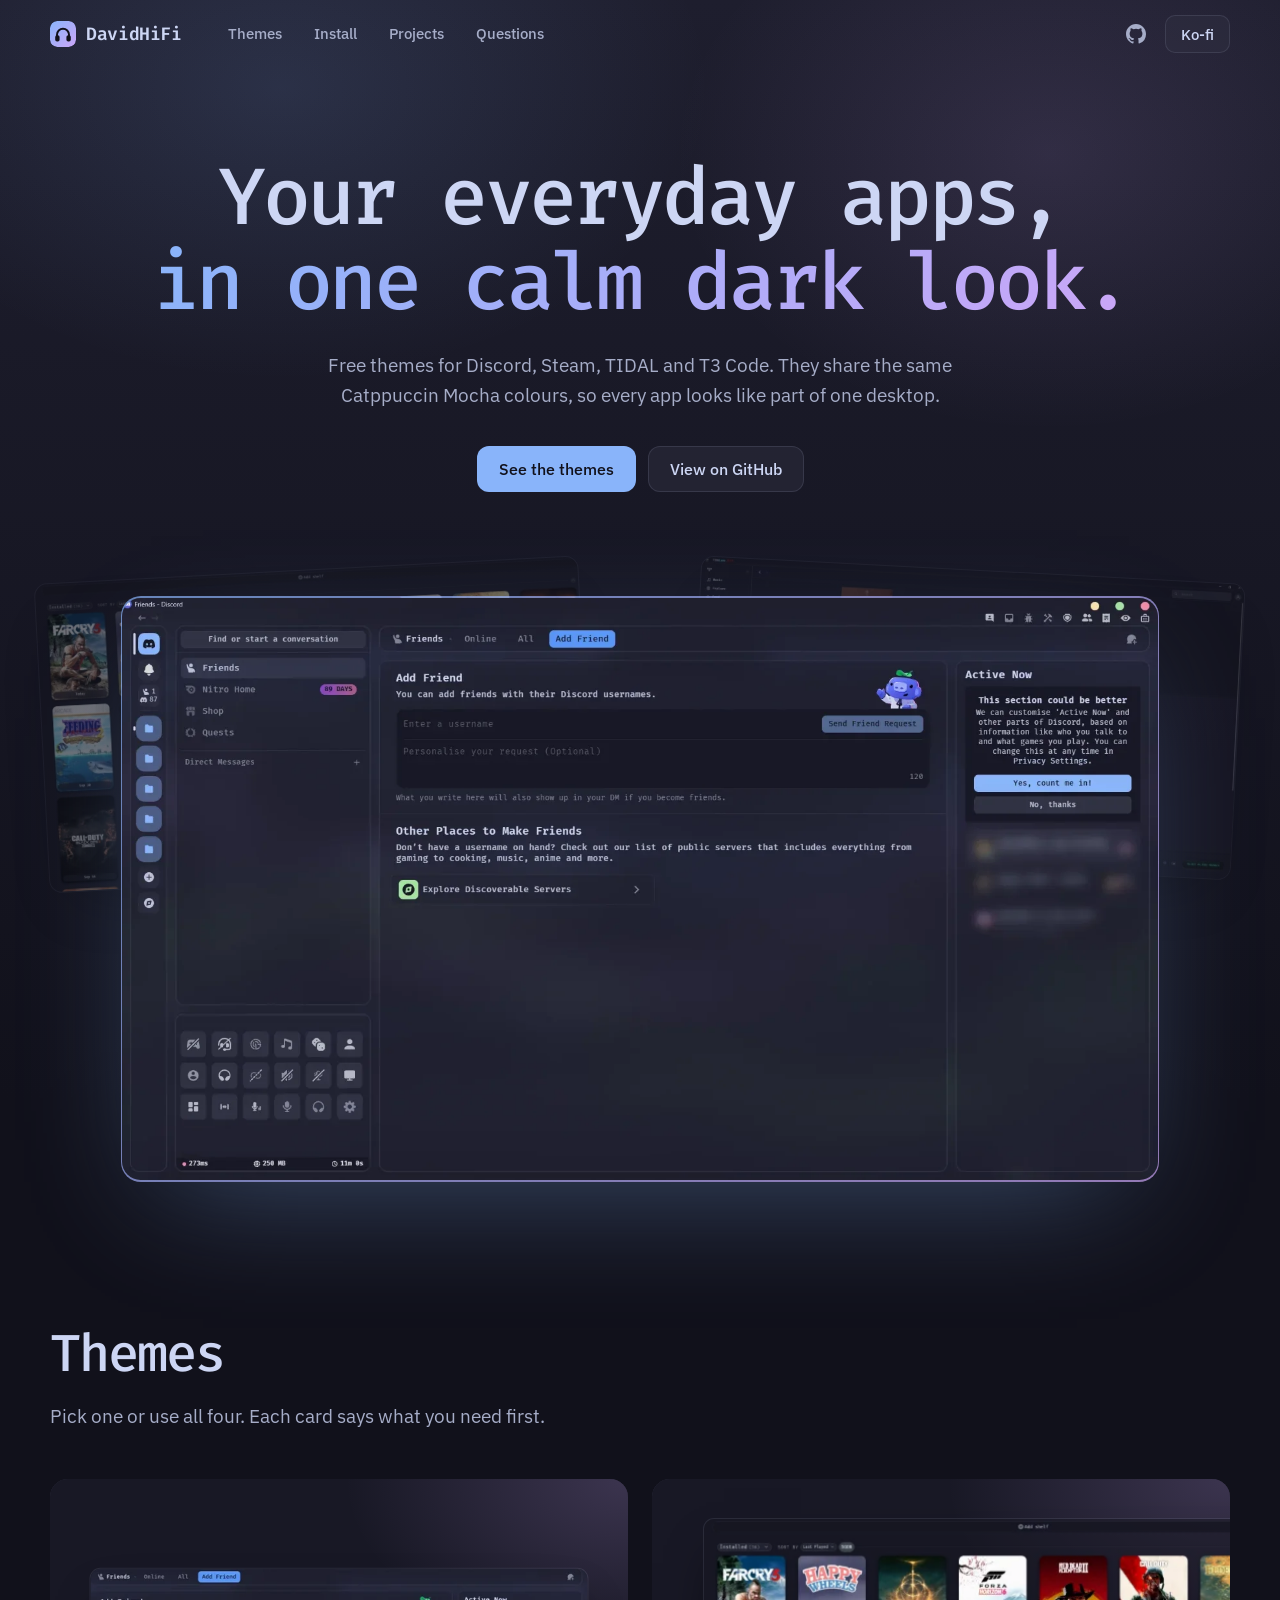
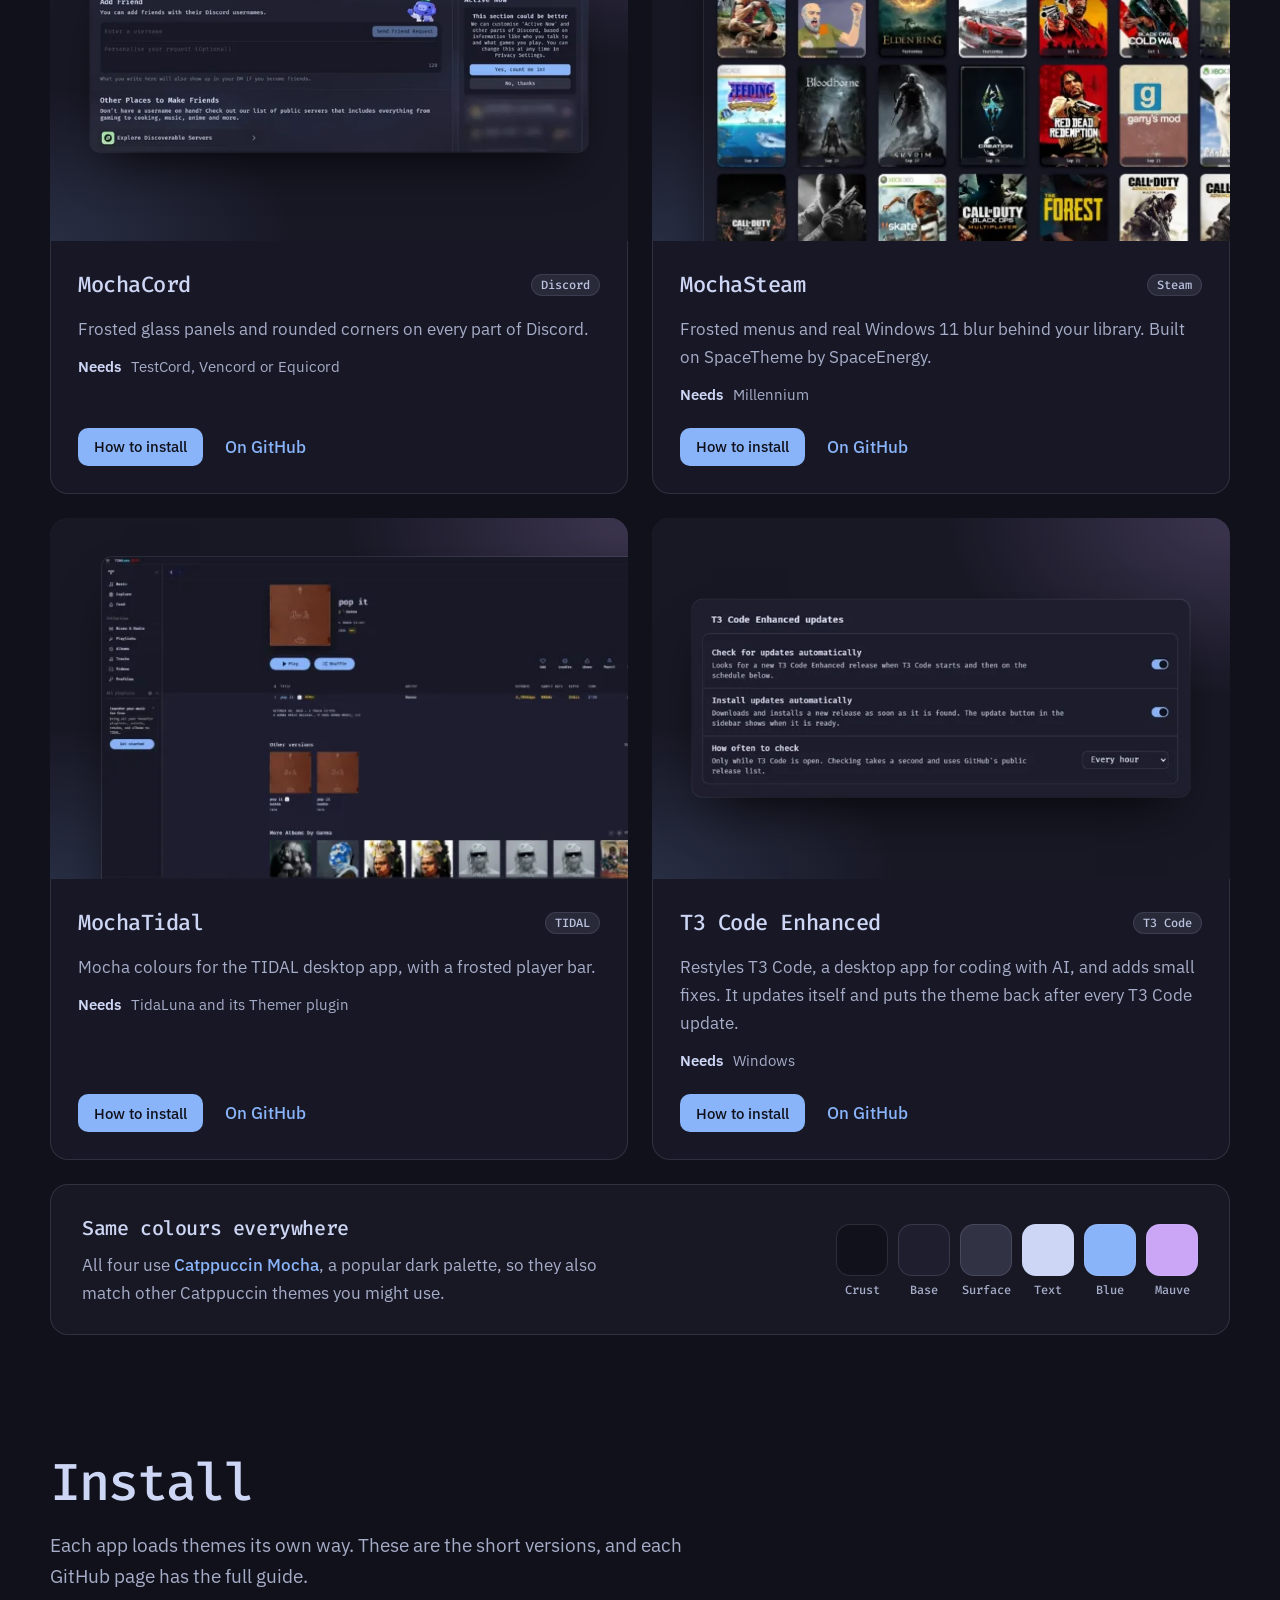
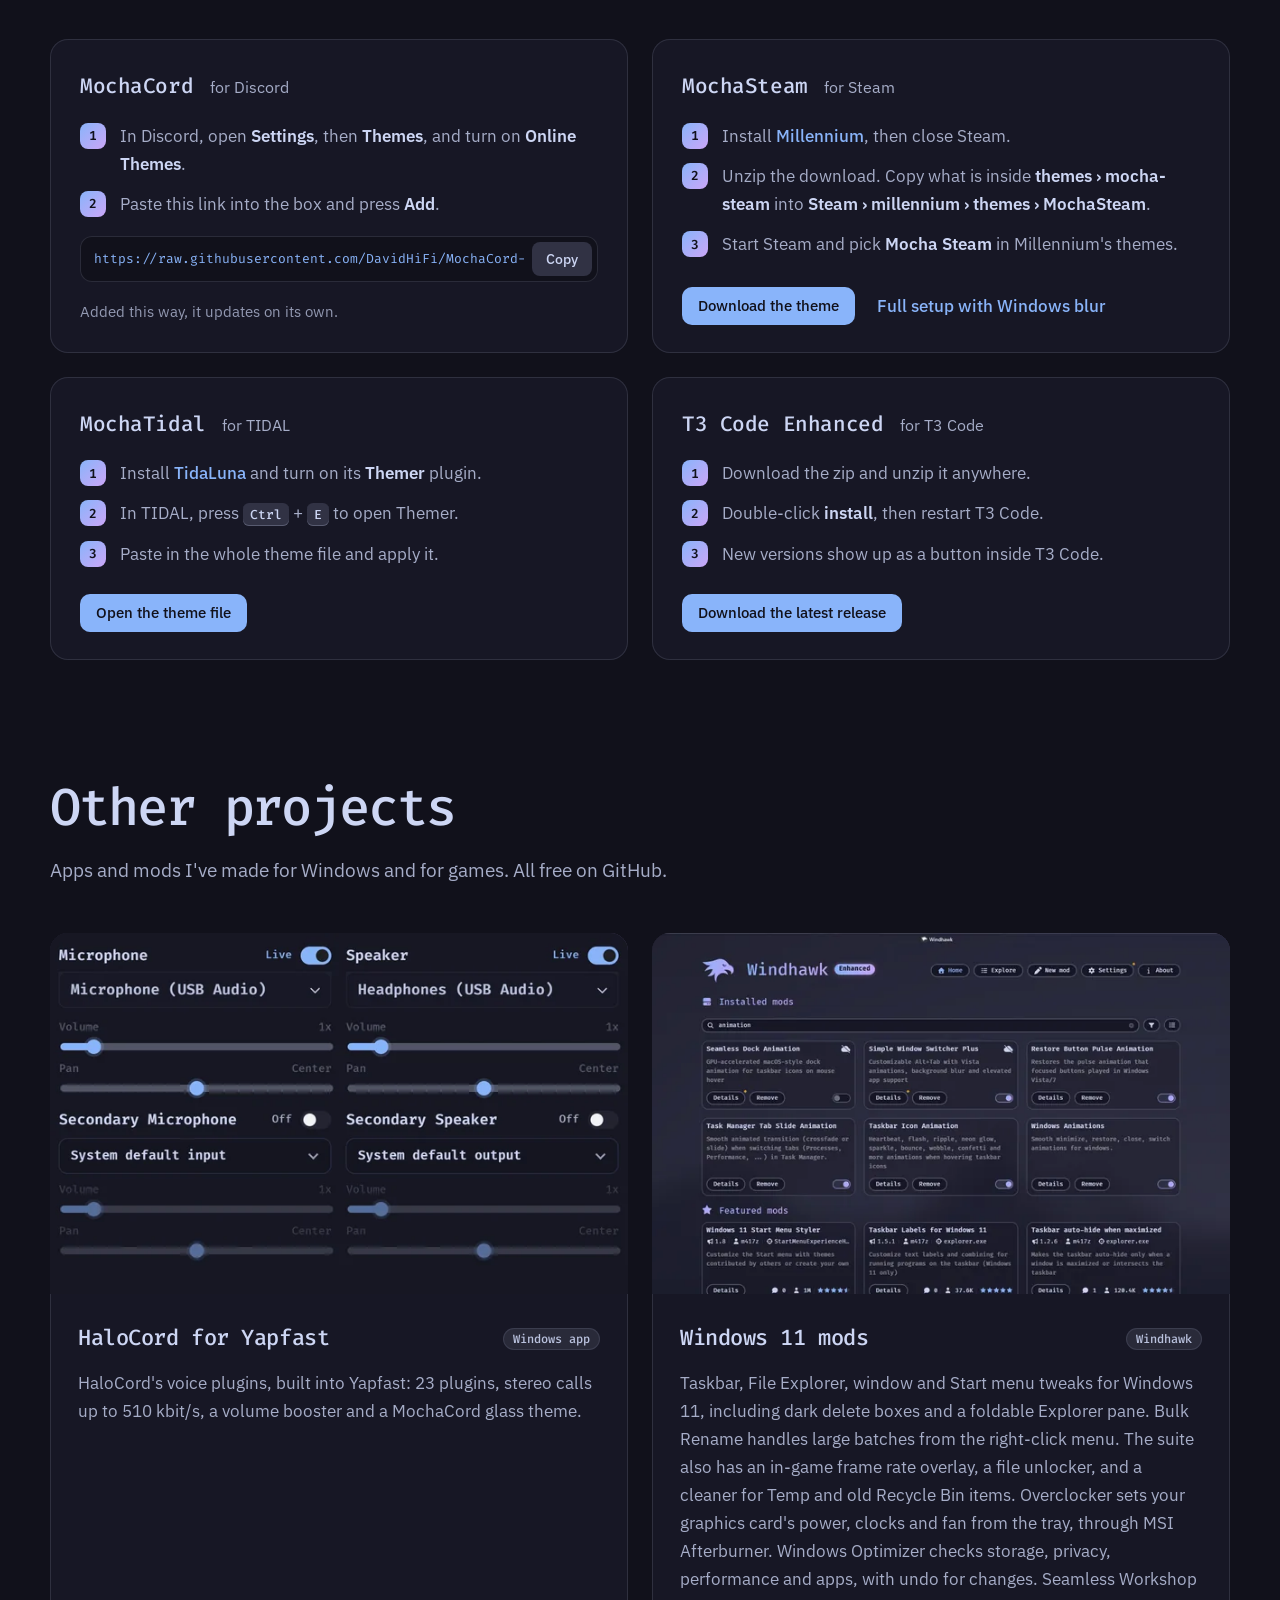
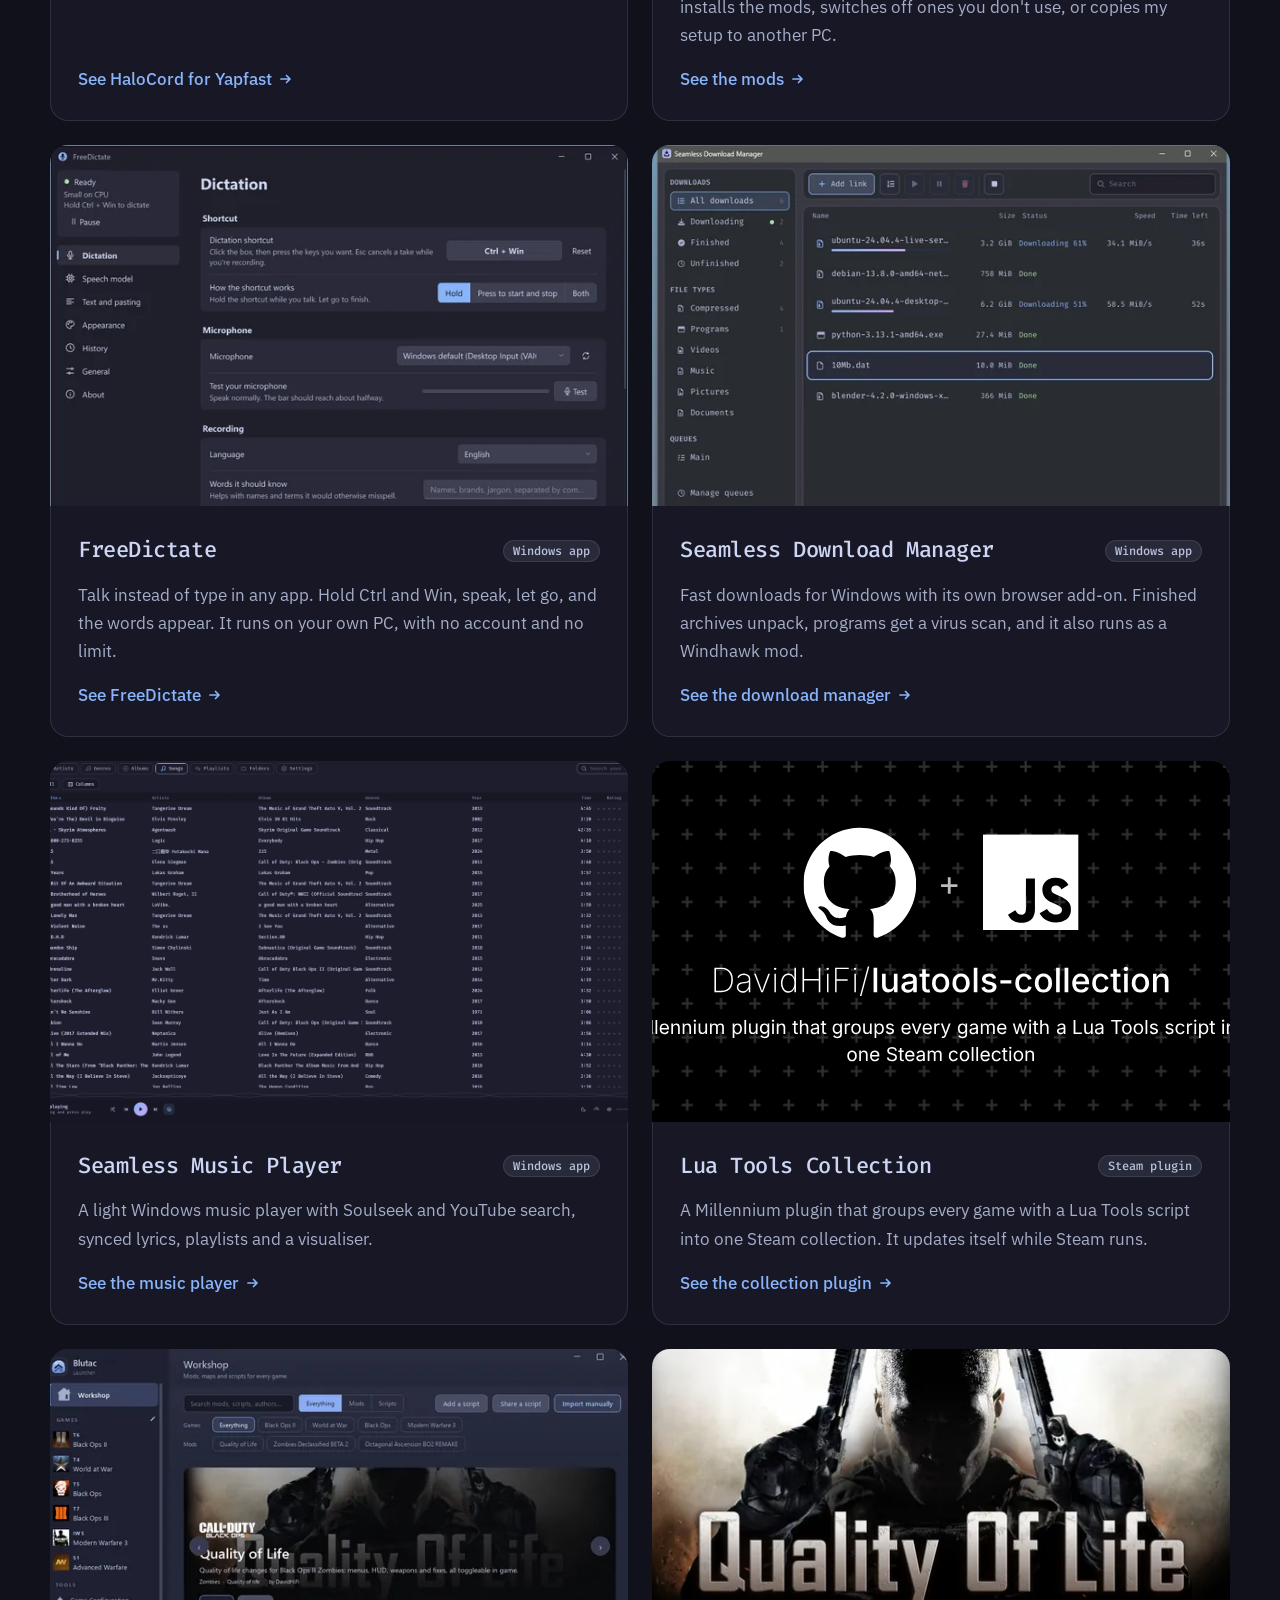
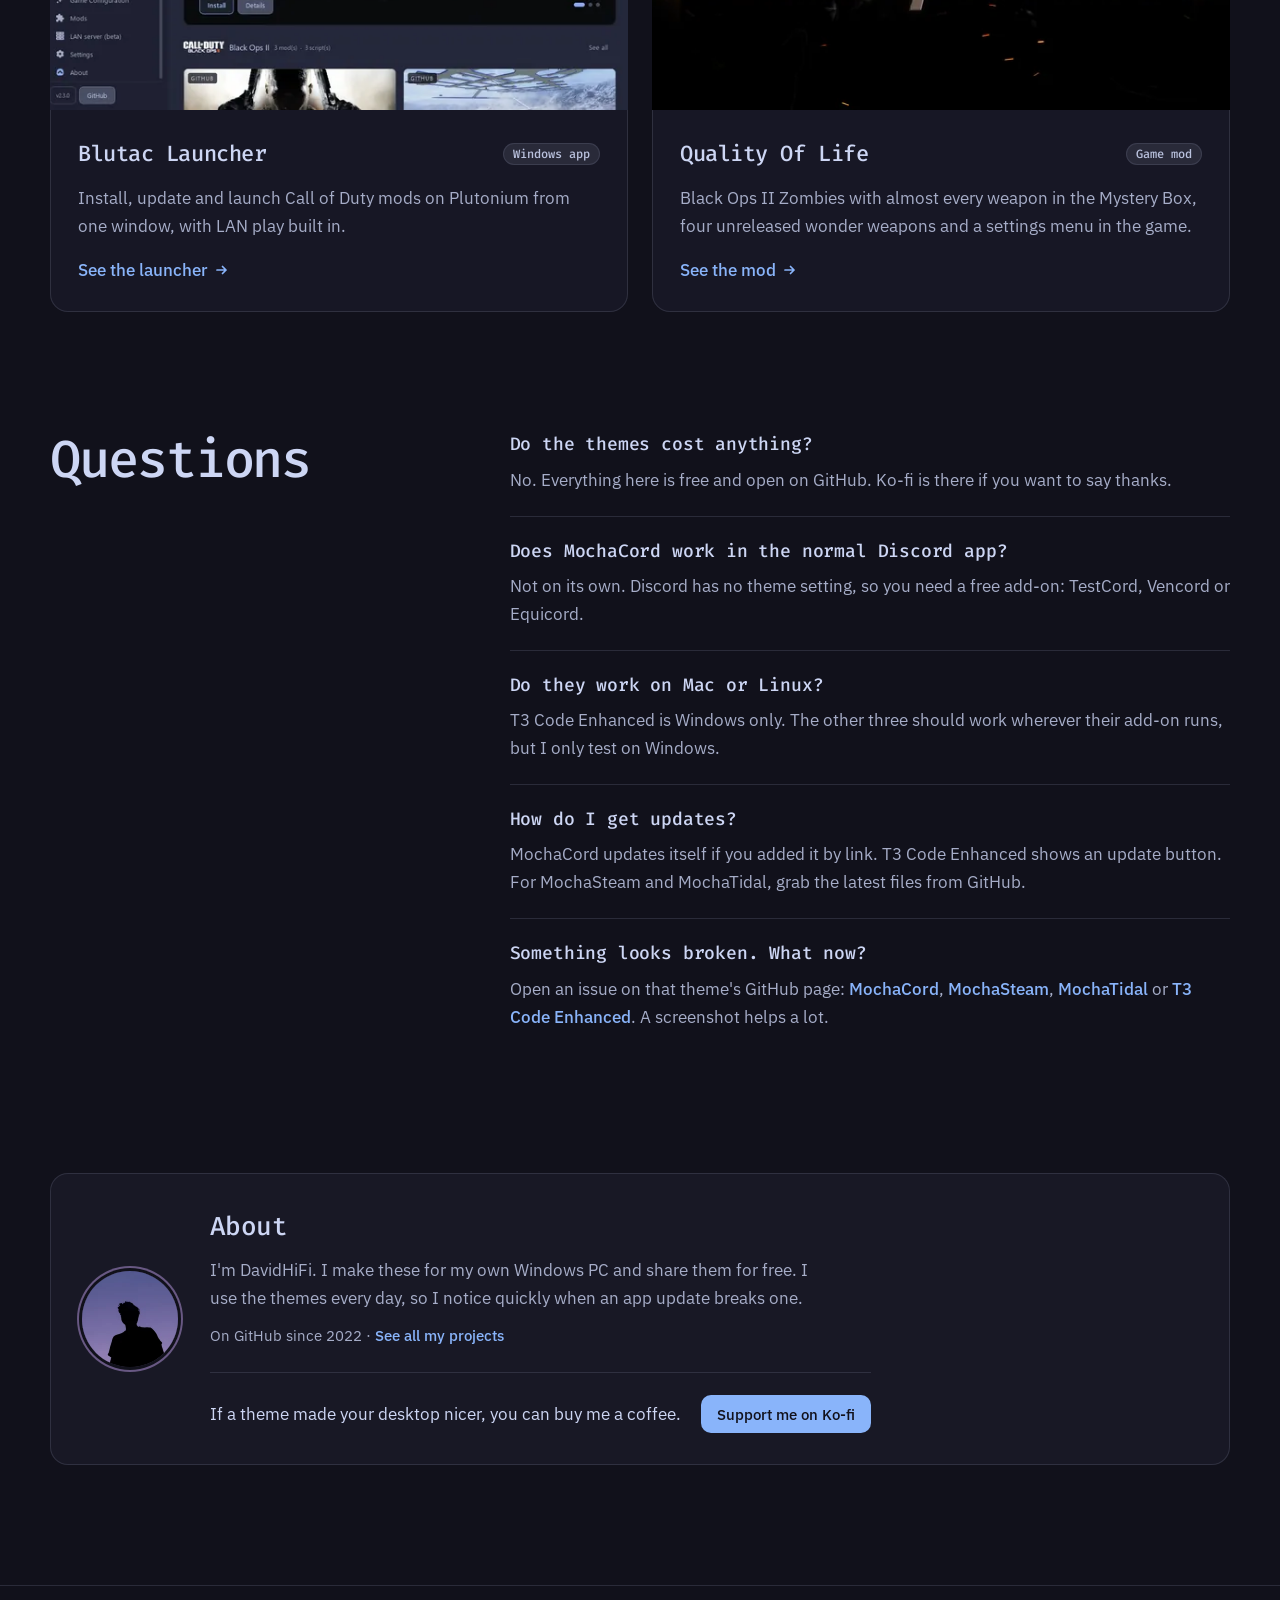
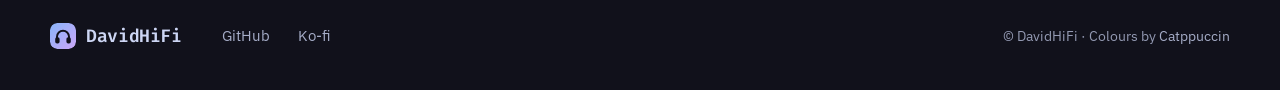
==== commit 447e8fd7: "Weekly portfolio refresh: add missing projects and fix stale cards Co-Authored-By: Claude Sonnet 5.5" ====
--- a/index.html
+++ b/index.html
@@ -203,10 +203,10 @@
         <a class="card card--link" href="https://github.com/DavidHiFi/yapfast">
           <div class="card__media card__media--fill"><img src="img/halocord-1280.webp" srcset="img/halocord-640.webp 640w, img/halocord-1280.webp 1280w" sizes="(min-width: 960px) 560px, 92vw" width="1280" height="800" loading="lazy" decoding="async" alt="HaloCord's voice settings: a second microphone and speaker, each with its own volume and left-right balance"></div>
           <div class="card__body">
-            <div class="card__title"><h3>HaloCord</h3><span class="tag">Windows app</span></div>
-            <p>HaloCord's 70 plugins and voice features built into Yapfast, a fast Discord app for Windows: stereo mic, high quality calls, fake mute and camera, and updates on a Stable or Nightly channel.</p>
+            <div class="card__title"><h3>HaloCord for Yapfast</h3><span class="tag">Windows app</span></div>
+            <p>HaloCord's voice plugins, built into Yapfast: 23 plugins, stereo calls up to 510 kbit/s, a volume booster and a MochaCord glass theme.</p>
             <p class="updated" data-repo="yapfast" hidden></p>
-            <span class="more">See HaloCord <svg class="arrow" viewBox="0 0 16 16" aria-hidden="true"><path d="M3 8h9M8.5 4.5 12 8l-3.5 3.5"/></svg></span>
+            <span class="more">See HaloCord for Yapfast <svg class="arrow" viewBox="0 0 16 16" aria-hidden="true"><path d="M3 8h9M8.5 4.5 12 8l-3.5 3.5"/></svg></span>
           </div>
         </a>
 
@@ -230,16 +230,6 @@
           </div>
         </a>
 
-        <a class="card card--link" href="https://github.com/DavidHiFi/LuaTools">
-          <div class="card__media card__media--fill"><img src="img/luatools-1024.webp" srcset="img/luatools-640.webp 640w, img/luatools-1024.webp 1024w" sizes="(min-width: 960px) 560px, 92vw" width="1024" height="720" loading="lazy" decoding="async" alt="LuaTools' home page in its dark Mocha look: the side menu, game tiles and the add box"></div>
-          <div class="card__body">
-            <div class="card__title"><h3>LuaTools</h3><span class="tag">Windows app</span></div>
-            <p>Manage Steam manifest and lua files from one dark, quiet app. Pick a game, drop the files in, and it keeps them sorted.</p>
-            <p class="updated" data-repo="LuaTools" hidden></p>
-            <span class="more">See LuaTools <svg class="arrow" viewBox="0 0 16 16" aria-hidden="true"><path d="M3 8h9M8.5 4.5 12 8l-3.5 3.5"/></svg></span>
-          </div>
-        </a>
-
         <a class="card card--link" href="https://github.com/DavidHiFi/seamless-download-manager">
           <div class="card__media card__media--fill"><img src="img/sdm-1024.webp" srcset="img/sdm-640.webp 640w, img/sdm-1024.webp 1024w" sizes="(min-width: 960px) 560px, 92vw" width="1024" height="720" loading="lazy" decoding="async" alt="Seamless Download Manager's download list, with two files downloading and four done"></div>
           <div class="card__body">
@@ -247,6 +237,26 @@
             <p>Fast downloads for Windows with its own browser add-on. Finished archives unpack, programs get a virus scan, and it also runs as a Windhawk mod.</p>
             <p class="updated" data-repo="seamless-download-manager" hidden></p>
             <span class="more">See the download manager <svg class="arrow" viewBox="0 0 16 16" aria-hidden="true"><path d="M3 8h9M8.5 4.5 12 8l-3.5 3.5"/></svg></span>
+          </div>
+        </a>
+
+        <a class="card card--link" href="https://github.com/DavidHiFi/seamless-music-player">
+          <div class="card__media card__media--fill"><img src="img/smp-preview.png" width="1400" height="754" loading="lazy" decoding="async" alt="Seamless Music Player showing the Songs page, playback bar and blue to mauve waveform"></div>
+          <div class="card__body">
+            <div class="card__title"><h3>Seamless Music Player</h3><span class="tag">Windows app</span></div>
+            <p>A light Windows music player with Soulseek and YouTube search, synced lyrics, playlists and a visualiser.</p>
+            <p class="updated" data-repo="seamless-music-player" hidden></p>
+            <span class="more">See the music player <svg class="arrow" viewBox="0 0 16 16" aria-hidden="true"><path d="M3 8h9M8.5 4.5 12 8l-3.5 3.5"/></svg></span>
+          </div>
+        </a>
+
+        <a class="card card--link" href="https://github.com/DavidHiFi/luatools-collection">
+          <div class="card__media card__media--fill"><img src="img/luatools-collection.svg" width="1280" height="640" loading="lazy" decoding="async" alt="Lua Tools Collection preview with the project name and its Steam collection description"></div>
+          <div class="card__body">
+            <div class="card__title"><h3>Lua Tools Collection</h3><span class="tag">Steam plugin</span></div>
+            <p>A Millennium plugin that groups every game with a Lua Tools script into one Steam collection. It updates itself while Steam runs.</p>
+            <p class="updated" data-repo="luatools-collection" hidden></p>
+            <span class="more">See the collection plugin <svg class="arrow" viewBox="0 0 16 16" aria-hidden="true"><path d="M3 8h9M8.5 4.5 12 8l-3.5 3.5"/></svg></span>
           </div>
         </a>
 
